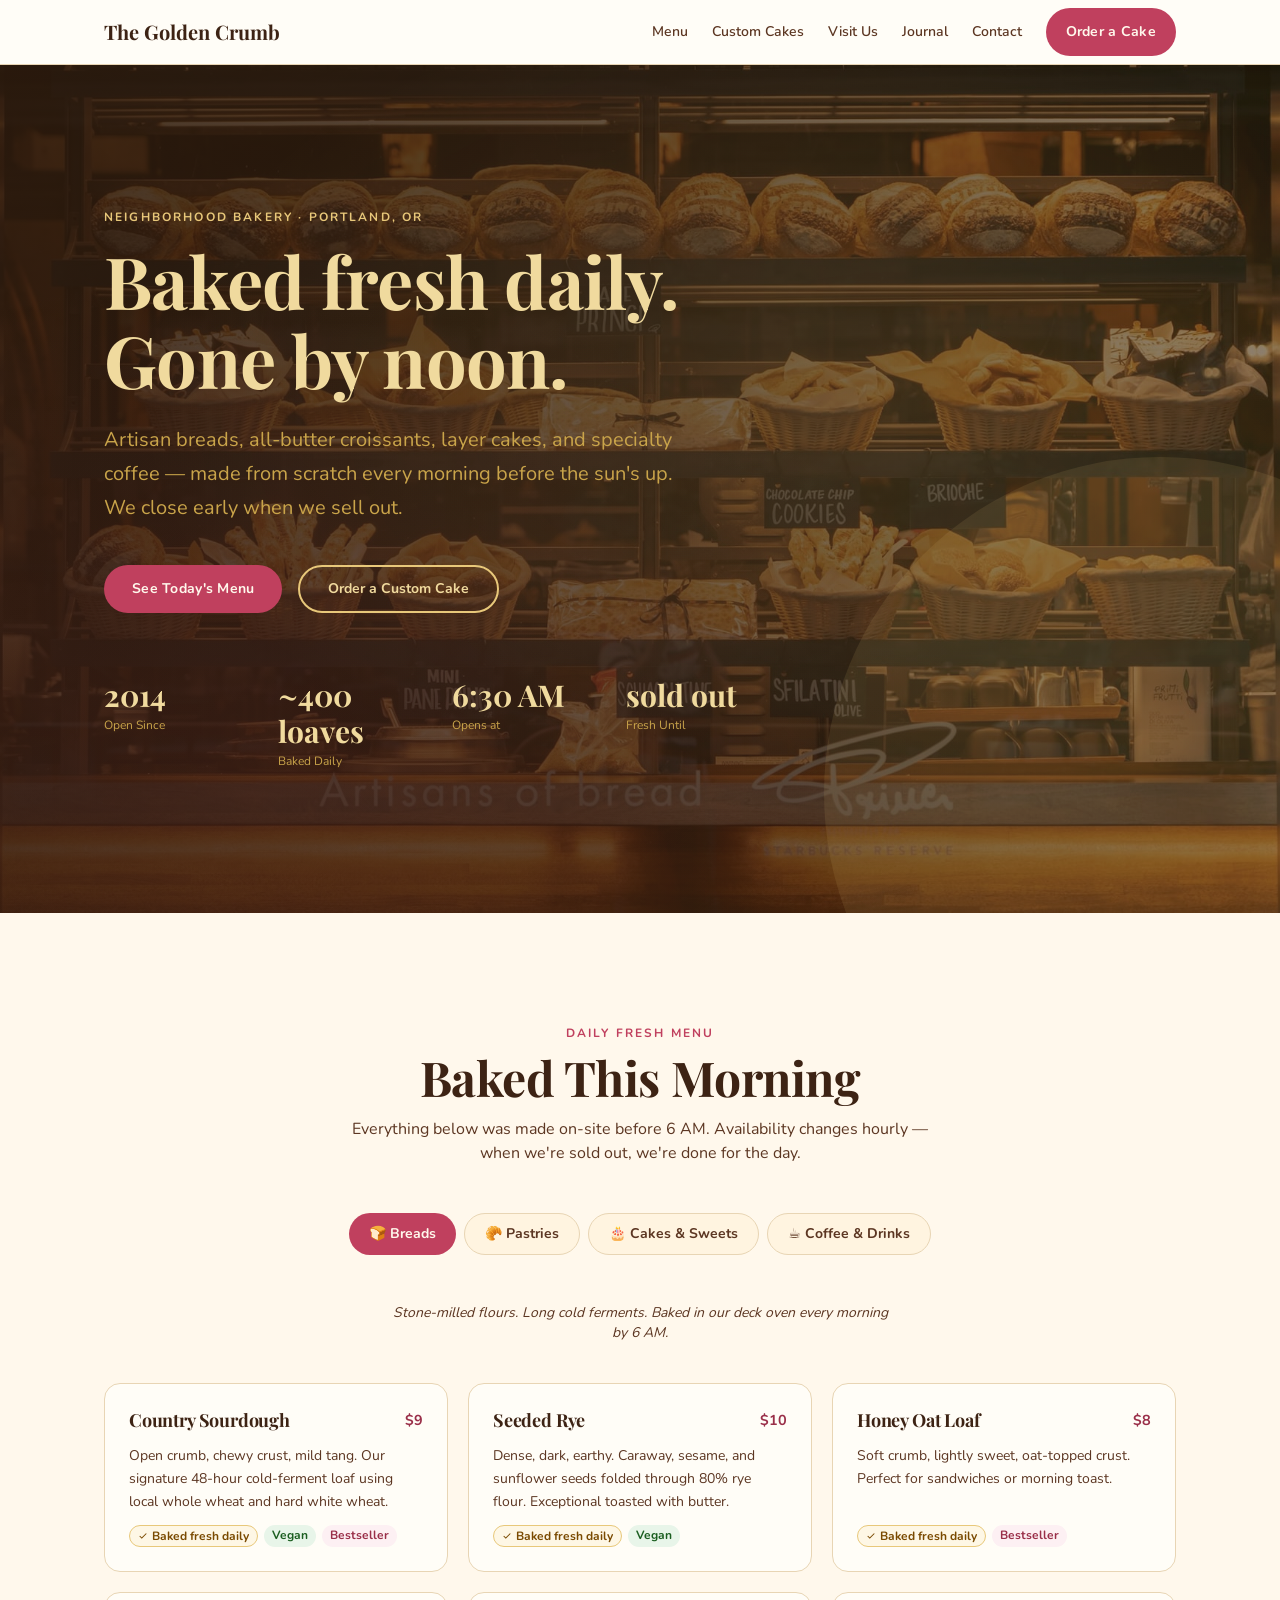
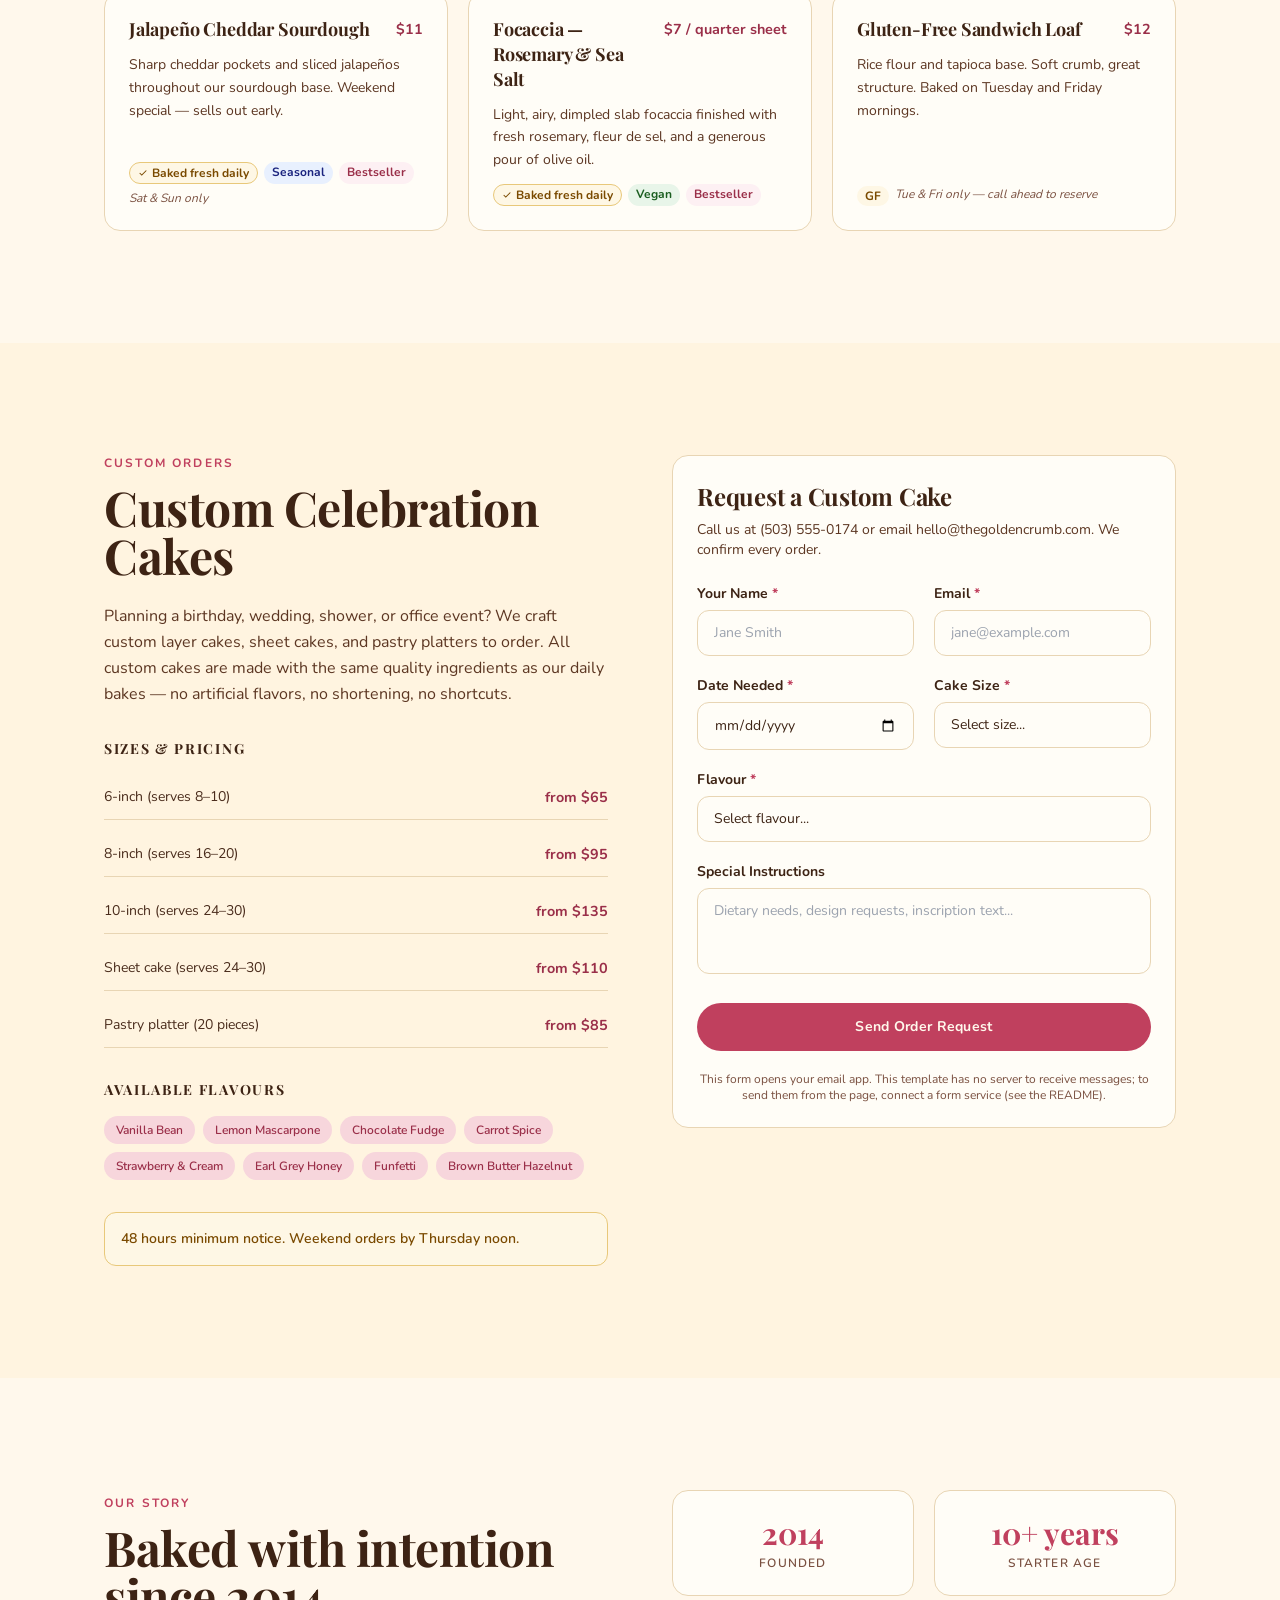
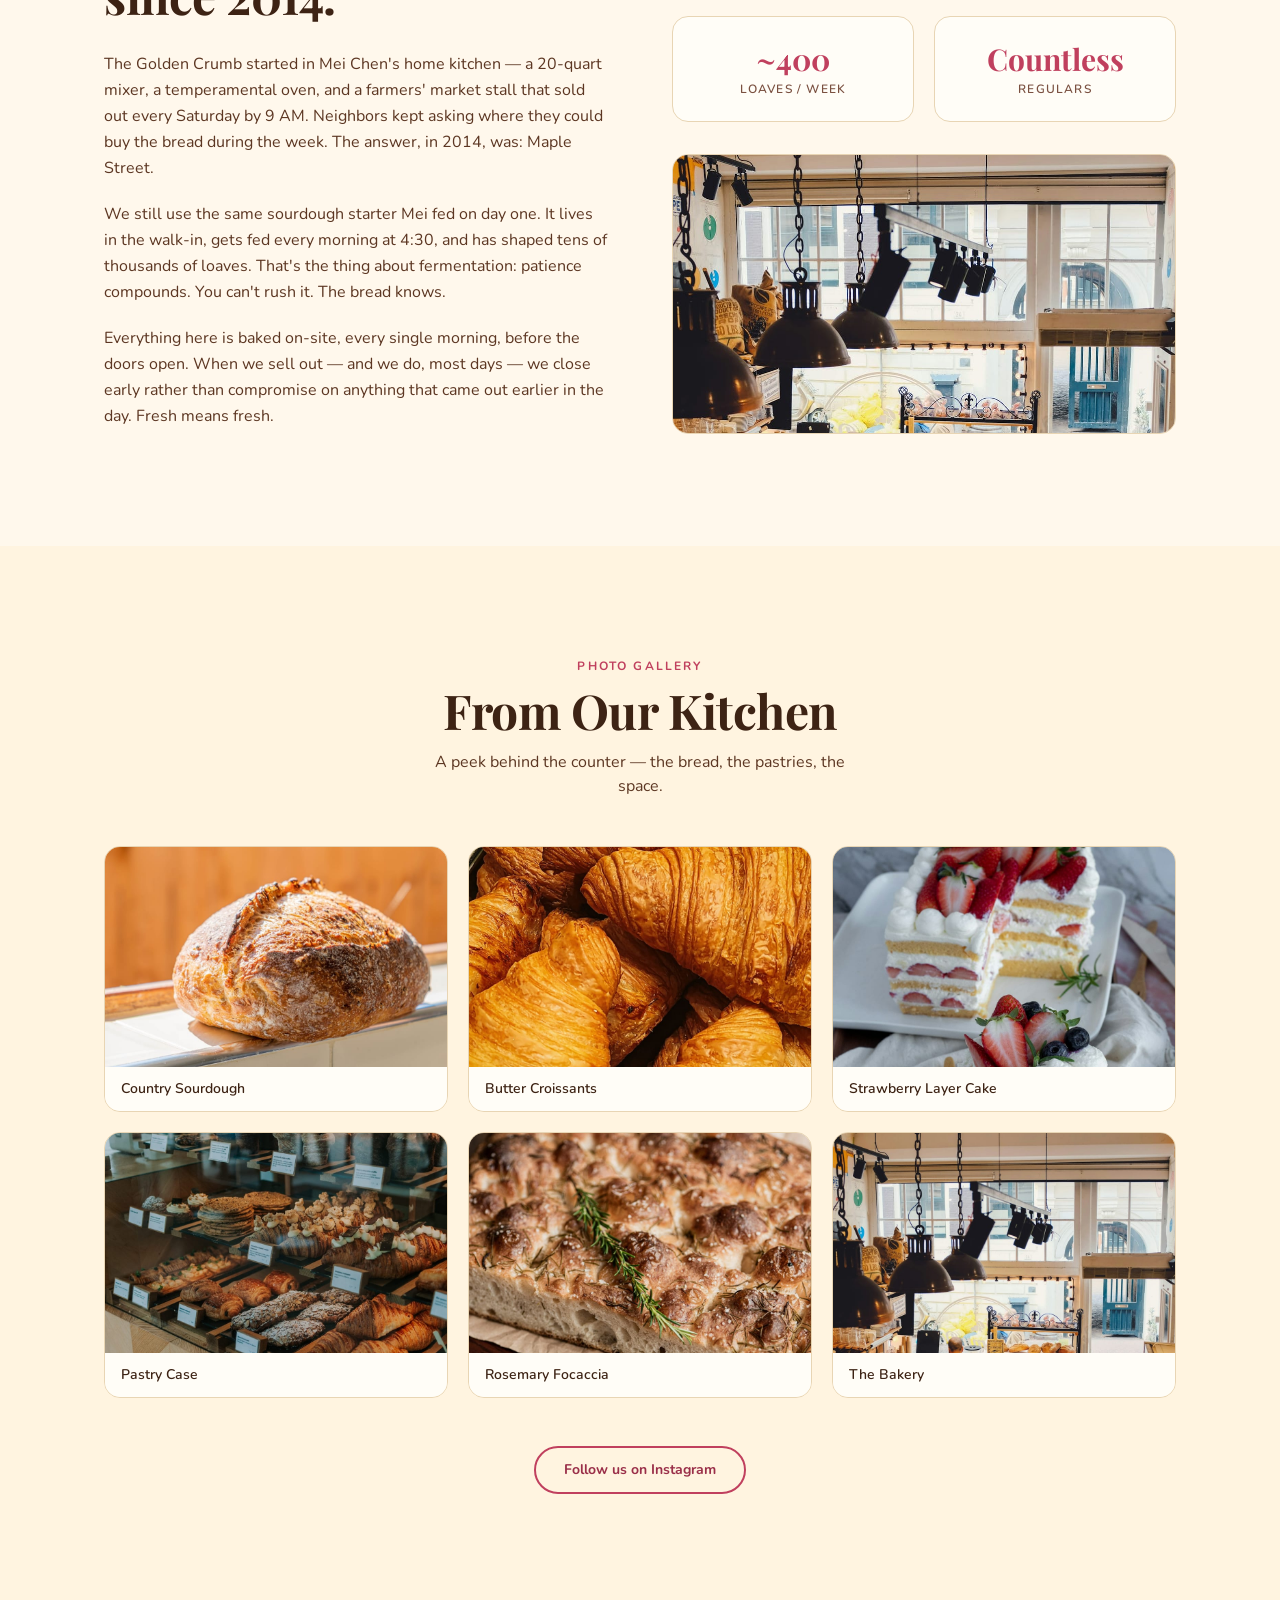
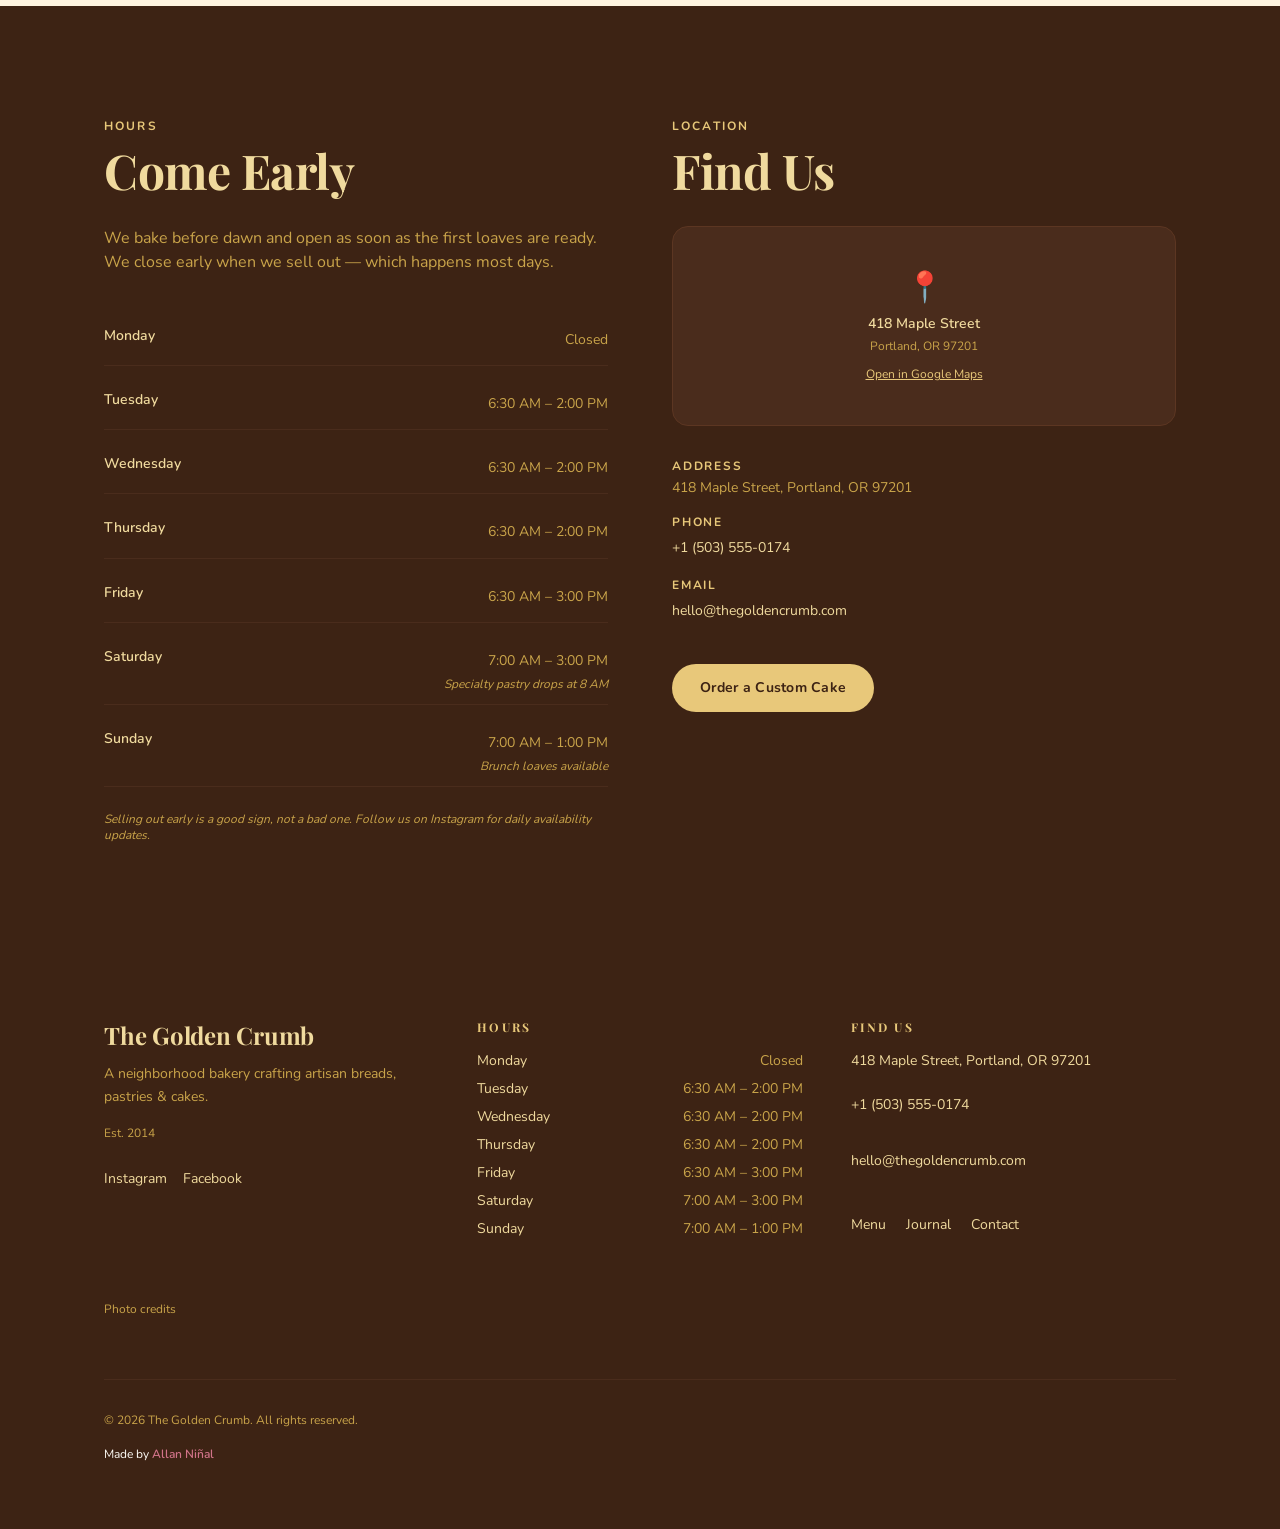
==== index.html @ 4367e808 "Golden Crumb HTML edition 1.0.0 Co-Authored-By: Claude Sonnet 5.5 <noreply@anthropic.com> Claude-Ses" ====
<!DOCTYPE html><html lang="en" class="scroll-smooth"> <head><meta charset="utf-8"><meta name="viewport" content="width=device-width, initial-scale=1, viewport-fit=cover"><meta name="theme-color" content="#FFF8EC"><title>The Golden Crumb — Artisan Bakery, Portland OR</title><meta name="description" content="A neighborhood artisan bakery in Portland, OR. Fresh sourdough, pastries, cakes and specialty coffee every morning. Celebration cakes by order."><link rel="canonical" href="https://example.com/"><meta name="robots" content="index, follow"><meta name="author" content="The Golden Crumb"><!-- Open Graph --><meta property="og:title" content="The Golden Crumb — Artisan Bakery, Portland OR"><meta property="og:description" content="A neighborhood artisan bakery in Portland, OR. Fresh sourdough, pastries, cakes and specialty coffee every morning. Celebration cakes by order."><meta property="og:url" content="https://example.com/"><meta property="og:type" content="restaurant.bakery"><meta property="og:site_name" content="The Golden Crumb"><meta property="og:locale" content="en_US"><meta property="og:image" content="https://example.com/og-image.png"><meta property="og:image:type" content="image/png"><meta property="og:image:width" content="1200"><meta property="og:image:height" content="630"><meta property="og:image:alt" content="The Golden Crumb — Artisan Bakery, Portland OR"><!-- Twitter / X --><meta name="twitter:card" content="summary_large_image"><meta name="twitter:site" content="@example"><meta name="twitter:creator" content="@example"><meta name="twitter:title" content="The Golden Crumb — Artisan Bakery, Portland OR"><meta name="twitter:description" content="A neighborhood artisan bakery in Portland, OR. Fresh sourdough, pastries, cakes and specialty coffee every morning. Celebration cakes by order."><meta name="twitter:image" content="https://example.com/og-image.png"><link rel="icon" href="./favicon.svg" type="image/svg+xml"><link rel="apple-touch-icon" href="./favicon.svg"><script type="application/ld+json">{"@context":"https://schema.org","@type":"Bakery","name":"The Golden Crumb","description":"The Golden Crumb is a neighborhood bakery where everything is baked fresh each morning — from crusty sourdough loaves and flaky croissants to layer cakes and custom celebration orders. Warm, welcoming, and worth waking up early for.","url":"https://example.com/","telephone":"+1 (503) 555-0174","email":"hello@thegoldencrumb.com","address":{"@type":"PostalAddress","streetAddress":"418 Maple Street","addressLocality":"Portland","addressRegion":"OR","postalCode":"97201","addressCountry":"US"},"servesCuisine":["Bakery","Pastry","American"],"priceRange":"$$","hasMap":"https://maps.google.com/?q=418+Maple+Street+Portland+OR","openingHoursSpecification":[{"@type":"OpeningHoursSpecification","dayOfWeek":["Tuesday","Wednesday","Thursday"],"opens":"06:30","closes":"14:00"},{"@type":"OpeningHoursSpecification","dayOfWeek":["Friday"],"opens":"06:30","closes":"15:00"},{"@type":"OpeningHoursSpecification","dayOfWeek":["Saturday"],"opens":"07:00","closes":"15:00"},{"@type":"OpeningHoursSpecification","dayOfWeek":["Sunday"],"opens":"07:00","closes":"13:00"}],"menu":"https://example.com/#menu","acceptsReservations":false,"image":"https://example.com/og-image.png","foundingDate":"2014","founder":{"@type":"Person","name":"Mei Chen"}}</script><script type="application/ld+json">{"@context":"https://schema.org","@type":"Menu","name":"The Golden Crumb Daily Menu","description":"Artisan breads, pastries, cakes, and specialty coffee — all baked fresh each morning.","hasMenuSection":[{"@type":"MenuSection","name":"Breads","description":"Stone-milled artisan loaves baked fresh daily."},{"@type":"MenuSection","name":"Pastries","description":"All-butter laminated pastry and seasonal sweets."},{"@type":"MenuSection","name":"Cakes & Sweets","description":"Daily slice cakes and custom celebration orders."},{"@type":"MenuSection","name":"Coffee & Drinks","description":"Single-origin coffee and fresh-squeezed drinks."}]}</script><script type="application/ld+json">{"@context":"https://schema.org","@type":"Person","name":"The Golden Crumb","url":"https://example.com/","sameAs":["#","#","#"]}</script><link rel="stylesheet" href="./assets/index.BdnQ73Hl.css">
<style>.menu-tab[data-astro-cid-nsr3ttcz][aria-selected=true]{background-color:var(--color-accent)!important;color:var(--color-btn-text)!important;border:none!important}.menu-tab[data-astro-cid-nsr3ttcz][aria-selected=false]{background-color:var(--color-surface-2)!important;color:var(--color-text-muted)!important}.menu-tab[data-astro-cid-nsr3ttcz][aria-selected=false]:hover{background-color:var(--color-accent-pale)!important;color:var(--color-accent-dark)!important}
</style><script type="module">const a=document.querySelectorAll(".menu-tab"),d=document.querySelectorAll("[data-panel]");a.forEach(e=>{e.addEventListener("click",()=>{const s=e.dataset.tab;a.forEach(t=>{const c=t.dataset.tab===s;t.setAttribute("aria-selected",String(c))}),d.forEach(t=>{t.dataset.panel===s?(t.classList.remove("hidden"),t.classList.add("block")):(t.classList.remove("block"),t.classList.add("hidden"))})})});
</script></head> <body class="min-h-screen flex flex-col antialiased"> <a href="#main-content" class="sr-only focus:not-sr-only focus:fixed focus:top-4 focus:left-4 focus:z-[100] btn-primary">
Skip to main content
</a> <header style="background-color: var(--color-surface); border-bottom: 1px solid var(--color-border);" class="sticky top-0 z-50" data-astro-cid-ctg3m53h> <div class="container-x" data-astro-cid-ctg3m53h> <div class="flex items-center justify-between h-16 gap-4" data-astro-cid-ctg3m53h> <!-- Logo --> <a href="./index.html" class="flex-shrink-0 group inline-flex items-center" style="min-height: 44px;" aria-label="The Golden Crumb — home" data-astro-cid-ctg3m53h> <span class="font-display text-lg sm:text-xl font-bold" style="color: var(--color-text);" data-astro-cid-ctg3m53h>
The Golden Crumb
</span> </a> <!-- Desktop nav --> <nav aria-label="Main navigation" class="hidden md:flex items-center gap-2" data-astro-cid-ctg3m53h> <a href="./menu/index.html" class="nav-link" style="min-height: 44px; display: inline-flex; align-items: center; padding: 0 0.5rem;" data-astro-cid-ctg3m53h>Menu</a><a href="./index.html#order" class="nav-link" style="min-height: 44px; display: inline-flex; align-items: center; padding: 0 0.5rem;" data-astro-cid-ctg3m53h>Custom Cakes</a><a href="./index.html#hours" class="nav-link" style="min-height: 44px; display: inline-flex; align-items: center; padding: 0 0.5rem;" data-astro-cid-ctg3m53h>Visit Us</a><a href="./journal/index.html" class="nav-link" style="min-height: 44px; display: inline-flex; align-items: center; padding: 0 0.5rem;" data-astro-cid-ctg3m53h>Journal</a><a href="./contact/index.html" class="nav-link" style="min-height: 44px; display: inline-flex; align-items: center; padding: 0 0.5rem;" data-astro-cid-ctg3m53h>Contact</a> <a href="./index.html#order" class="btn-primary text-sm px-5 ml-2" data-astro-cid-ctg3m53h>Order a Cake</a> </nav> <!-- Phone: menu and order button (no JavaScript) --> <div class="md:hidden flex items-center gap-2" data-astro-cid-ctg3m53h> <details class="mobile-menu" data-astro-cid-ctg3m53h> <summary aria-label="Menu" data-astro-cid-ctg3m53h>Menu</summary> <nav aria-label="Mobile navigation" data-astro-cid-ctg3m53h> <a href="./menu/index.html" data-astro-cid-ctg3m53h>Menu</a><a href="./index.html#order" data-astro-cid-ctg3m53h>Custom Cakes</a><a href="./index.html#hours" data-astro-cid-ctg3m53h>Visit Us</a><a href="./journal/index.html" data-astro-cid-ctg3m53h>Journal</a><a href="./contact/index.html" data-astro-cid-ctg3m53h>Contact</a> </nav> </details> <a href="./index.html#order" class="btn-primary text-sm px-4 whitespace-nowrap" style="min-height: 44px; padding-top: 0.5rem; padding-bottom: 0.5rem;" data-astro-cid-ctg3m53h>Order a Cake</a> </div> </div> </div> </header>  <main id="main-content" class="flex-1">  <section id="hero" style="background-color: var(--color-cocoa-bg);" class="relative overflow-hidden"> <!-- Real bakery photo behind an espresso-dark overlay for legibility --> <img src="./images/hero.jpg" alt="Fresh loaves filling the bakery" width="2000" height="1150" fetchpriority="high" decoding="async" style="position:absolute; inset:0; width:100%; height:100%; object-fit:cover;"> <div aria-hidden="true" style="position:absolute; inset:0; background: linear-gradient(90deg, rgba(46,26,14,0.88) 0%, rgba(46,26,14,0.78) 45%, rgba(46,26,14,0.55) 100%);"></div> <!-- Warm gradient overlay --> <div class="absolute inset-0 pointer-events-none" style="background: radial-gradient(ellipse at 70% 40%, rgba(232,200,122,0.12) 0%, transparent 60%), radial-gradient(ellipse at 20% 80%, rgba(192,64,94,0.08) 0%, transparent 50%);" aria-hidden="true"></div> <div class="container-x relative z-10 py-24 md:py-36"> <div class="max-w-2xl"> <p class="eyebrow mb-4" style="color: var(--color-wheat);">Neighborhood Bakery &middot; Portland, OR</p> <h1 id="hero-heading" class="font-display text-5xl md:text-7xl mb-6" style="color: var(--color-wheat-light); font-weight: 700; line-height: 1.1;"> Baked fresh daily. Gone by noon. </h1> <p class="text-lg md:text-xl mb-10 max-w-xl" style="color: #C9A44A; line-height: 1.7;">
Artisan breads, all-butter croissants, layer cakes, and specialty coffee — made from scratch every morning before the sun's up. We close early when we sell out.
</p> <div class="flex flex-wrap gap-4"> <a href="#menu" class="btn-primary">
See Today's Menu
</a> <a href="#order" class="btn-ghost" style="border-color: var(--color-wheat); color: var(--color-wheat-light);">
Order a Custom Cake
</a> </div> <!-- Quick stats --> <div class="mt-16 grid grid-cols-2 sm:grid-cols-4 gap-6"> <div> <p class="font-display text-2xl md:text-3xl" style="color: var(--color-wheat-light); font-weight: 700;">2014</p> <p class="text-xs mt-1" style="color: #C9A44A;">Open Since</p> </div><div> <p class="font-display text-2xl md:text-3xl" style="color: var(--color-wheat-light); font-weight: 700;">~400 loaves</p> <p class="text-xs mt-1" style="color: #C9A44A;">Baked Daily</p> </div><div> <p class="font-display text-2xl md:text-3xl" style="color: var(--color-wheat-light); font-weight: 700;">6:30 AM</p> <p class="text-xs mt-1" style="color: #C9A44A;">Opens at</p> </div><div> <p class="font-display text-2xl md:text-3xl" style="color: var(--color-wheat-light); font-weight: 700;">sold out</p> <p class="text-xs mt-1" style="color: #C9A44A;">Fresh Until</p> </div> </div> </div> </div> <!-- Decorative wheat accent shape --> <div class="absolute bottom-0 right-0 w-80 h-80 md:w-[480px] md:h-[480px] pointer-events-none" aria-hidden="true"> <svg viewBox="0 0 400 400" fill="none" xmlns="http://www.w3.org/2000/svg" class="w-full h-full opacity-10"> <circle cx="300" cy="300" r="280" fill="#E8C87A"></circle> </svg> </div> </section> <section id="menu" class="py-20 md:py-28" style="background-color: var(--color-bg);" data-astro-cid-nsr3ttcz> <div class="container-x" data-astro-cid-nsr3ttcz> <div class="text-center mb-12" data-astro-cid-nsr3ttcz> <p class="eyebrow mb-3" data-astro-cid-nsr3ttcz>Daily Fresh Menu</p> <h2 id="menu-heading" class="font-display text-4xl md:text-5xl mb-4" data-astro-cid-nsr3ttcz>
Baked This Morning
</h2> <p class="text-base max-w-xl mx-auto" style="color: var(--color-text-muted);" data-astro-cid-nsr3ttcz>
Everything below was made on-site before 6 AM. Availability changes hourly — when we're sold out, we're done for the day.
</p> </div> <!-- Tab nav --> <div role="tablist" aria-label="Menu categories" class="flex flex-wrap justify-center gap-2 mb-12" data-astro-cid-nsr3ttcz> <button role="tab" id="tab-breads" aria-controls="panel-breads" aria-selected="true" data-tab="breads" class="menu-tab text-sm font-bold px-5 py-2.5 rounded-full transition-all duration-200" style="background-color: var(--color-accent); color: var(--color-btn-text);" data-astro-cid-nsr3ttcz> <span aria-hidden="true" data-astro-cid-nsr3ttcz>🍞</span> Breads </button><button role="tab" id="tab-pastries" aria-controls="panel-pastries" aria-selected="false" data-tab="pastries" class="menu-tab text-sm font-bold px-5 py-2.5 rounded-full transition-all duration-200" style="background-color: var(--color-surface-2); color: var(--color-text-muted); border: 1px solid var(--color-border);" data-astro-cid-nsr3ttcz> <span aria-hidden="true" data-astro-cid-nsr3ttcz>🥐</span> Pastries </button><button role="tab" id="tab-cakes" aria-controls="panel-cakes" aria-selected="false" data-tab="cakes" class="menu-tab text-sm font-bold px-5 py-2.5 rounded-full transition-all duration-200" style="background-color: var(--color-surface-2); color: var(--color-text-muted); border: 1px solid var(--color-border);" data-astro-cid-nsr3ttcz> <span aria-hidden="true" data-astro-cid-nsr3ttcz>🎂</span> Cakes &amp; Sweets </button><button role="tab" id="tab-drinks" aria-controls="panel-drinks" aria-selected="false" data-tab="drinks" class="menu-tab text-sm font-bold px-5 py-2.5 rounded-full transition-all duration-200" style="background-color: var(--color-surface-2); color: var(--color-text-muted); border: 1px solid var(--color-border);" data-astro-cid-nsr3ttcz> <span aria-hidden="true" data-astro-cid-nsr3ttcz>☕</span> Coffee &amp; Drinks </button> </div> <!-- Tab panels --> <div role="tabpanel" id="panel-breads" aria-labelledby="tab-breads" data-panel="breads" class="block" data-astro-cid-nsr3ttcz> <p class="text-center text-sm italic mb-10 max-w-lg mx-auto" style="color: var(--color-text-muted);" data-astro-cid-nsr3ttcz> Stone-milled flours. Long cold ferments. Baked in our deck oven every morning by 6 AM. </p> <div class="grid grid-cols-1 sm:grid-cols-2 lg:grid-cols-3 gap-5" data-astro-cid-nsr3ttcz> <article class="card flex flex-col gap-3 " data-astro-cid-nsr3ttcz> <div class="flex items-start justify-between gap-2" data-astro-cid-nsr3ttcz> <h3 class="font-display text-lg font-bold leading-snug" style="color: var(--color-text);" data-astro-cid-nsr3ttcz> Country Sourdough  </h3> <span class="price-tag flex-shrink-0 font-sans" data-astro-cid-nsr3ttcz>$9</span> </div> <p class="text-sm leading-relaxed flex-1" style="color: var(--color-text-muted);" data-astro-cid-nsr3ttcz> Open crumb, chewy crust, mild tang. Our signature 48-hour cold-ferment loaf using local whole wheat and hard white wheat. </p> <!-- Tags row --> <div class="flex flex-wrap gap-1.5 mt-auto" data-astro-cid-nsr3ttcz> <span class="fresh-badge" data-astro-cid-nsr3ttcz> <svg xmlns="http://www.w3.org/2000/svg" width="10" height="10" viewBox="0 0 24 24" fill="none" stroke="currentColor" stroke-width="2.5" aria-hidden="true" data-astro-cid-nsr3ttcz><polyline points="20 6 9 17 4 12" data-astro-cid-nsr3ttcz></polyline></svg>
Baked fresh daily
</span> <span class="text-xs font-bold px-2 py-0.5 rounded-full" style="background-color: var(--color-tag-vegan-bg); color: var(--color-tag-vegan-text);" data-astro-cid-nsr3ttcz> Vegan </span> <span class="text-xs font-bold px-2 py-0.5 rounded-full" style="background-color: var(--color-tag-bestseller-bg); color: var(--color-tag-bestseller-text);" data-astro-cid-nsr3ttcz>
Bestseller
</span>  </div> </article><article class="card flex flex-col gap-3 " data-astro-cid-nsr3ttcz> <div class="flex items-start justify-between gap-2" data-astro-cid-nsr3ttcz> <h3 class="font-display text-lg font-bold leading-snug" style="color: var(--color-text);" data-astro-cid-nsr3ttcz> Seeded Rye  </h3> <span class="price-tag flex-shrink-0 font-sans" data-astro-cid-nsr3ttcz>$10</span> </div> <p class="text-sm leading-relaxed flex-1" style="color: var(--color-text-muted);" data-astro-cid-nsr3ttcz> Dense, dark, earthy. Caraway, sesame, and sunflower seeds folded through 80% rye flour. Exceptional toasted with butter. </p> <!-- Tags row --> <div class="flex flex-wrap gap-1.5 mt-auto" data-astro-cid-nsr3ttcz> <span class="fresh-badge" data-astro-cid-nsr3ttcz> <svg xmlns="http://www.w3.org/2000/svg" width="10" height="10" viewBox="0 0 24 24" fill="none" stroke="currentColor" stroke-width="2.5" aria-hidden="true" data-astro-cid-nsr3ttcz><polyline points="20 6 9 17 4 12" data-astro-cid-nsr3ttcz></polyline></svg>
Baked fresh daily
</span> <span class="text-xs font-bold px-2 py-0.5 rounded-full" style="background-color: var(--color-tag-vegan-bg); color: var(--color-tag-vegan-text);" data-astro-cid-nsr3ttcz> Vegan </span>   </div> </article><article class="card flex flex-col gap-3 " data-astro-cid-nsr3ttcz> <div class="flex items-start justify-between gap-2" data-astro-cid-nsr3ttcz> <h3 class="font-display text-lg font-bold leading-snug" style="color: var(--color-text);" data-astro-cid-nsr3ttcz> Honey Oat Loaf  </h3> <span class="price-tag flex-shrink-0 font-sans" data-astro-cid-nsr3ttcz>$8</span> </div> <p class="text-sm leading-relaxed flex-1" style="color: var(--color-text-muted);" data-astro-cid-nsr3ttcz> Soft crumb, lightly sweet, oat-topped crust. Perfect for sandwiches or morning toast. </p> <!-- Tags row --> <div class="flex flex-wrap gap-1.5 mt-auto" data-astro-cid-nsr3ttcz> <span class="fresh-badge" data-astro-cid-nsr3ttcz> <svg xmlns="http://www.w3.org/2000/svg" width="10" height="10" viewBox="0 0 24 24" fill="none" stroke="currentColor" stroke-width="2.5" aria-hidden="true" data-astro-cid-nsr3ttcz><polyline points="20 6 9 17 4 12" data-astro-cid-nsr3ttcz></polyline></svg>
Baked fresh daily
</span>  <span class="text-xs font-bold px-2 py-0.5 rounded-full" style="background-color: var(--color-tag-bestseller-bg); color: var(--color-tag-bestseller-text);" data-astro-cid-nsr3ttcz>
Bestseller
</span>  </div> </article><article class="card flex flex-col gap-3 " data-astro-cid-nsr3ttcz> <div class="flex items-start justify-between gap-2" data-astro-cid-nsr3ttcz> <h3 class="font-display text-lg font-bold leading-snug" style="color: var(--color-text);" data-astro-cid-nsr3ttcz> Jalapeño Cheddar Sourdough  </h3> <span class="price-tag flex-shrink-0 font-sans" data-astro-cid-nsr3ttcz>$11</span> </div> <p class="text-sm leading-relaxed flex-1" style="color: var(--color-text-muted);" data-astro-cid-nsr3ttcz> Sharp cheddar pockets and sliced jalapeños throughout our sourdough base. Weekend special — sells out early. </p> <!-- Tags row --> <div class="flex flex-wrap gap-1.5 mt-auto" data-astro-cid-nsr3ttcz> <span class="fresh-badge" data-astro-cid-nsr3ttcz> <svg xmlns="http://www.w3.org/2000/svg" width="10" height="10" viewBox="0 0 24 24" fill="none" stroke="currentColor" stroke-width="2.5" aria-hidden="true" data-astro-cid-nsr3ttcz><polyline points="20 6 9 17 4 12" data-astro-cid-nsr3ttcz></polyline></svg>
Baked fresh daily
</span> <span class="text-xs font-bold px-2 py-0.5 rounded-full" style="background-color: var(--color-tag-seasonal-bg); color: var(--color-tag-seasonal-text);" data-astro-cid-nsr3ttcz> Seasonal </span> <span class="text-xs font-bold px-2 py-0.5 rounded-full" style="background-color: var(--color-tag-bestseller-bg); color: var(--color-tag-bestseller-text);" data-astro-cid-nsr3ttcz>
Bestseller
</span> <span class="text-xs italic" style="color: var(--color-text-subtle);" data-astro-cid-nsr3ttcz>Sat &amp; Sun only</span> </div> </article><article class="card flex flex-col gap-3 " data-astro-cid-nsr3ttcz> <div class="flex items-start justify-between gap-2" data-astro-cid-nsr3ttcz> <h3 class="font-display text-lg font-bold leading-snug" style="color: var(--color-text);" data-astro-cid-nsr3ttcz> Focaccia — Rosemary &amp; Sea Salt  </h3> <span class="price-tag flex-shrink-0 font-sans" data-astro-cid-nsr3ttcz>$7 / quarter sheet</span> </div> <p class="text-sm leading-relaxed flex-1" style="color: var(--color-text-muted);" data-astro-cid-nsr3ttcz> Light, airy, dimpled slab focaccia finished with fresh rosemary, fleur de sel, and a generous pour of olive oil. </p> <!-- Tags row --> <div class="flex flex-wrap gap-1.5 mt-auto" data-astro-cid-nsr3ttcz> <span class="fresh-badge" data-astro-cid-nsr3ttcz> <svg xmlns="http://www.w3.org/2000/svg" width="10" height="10" viewBox="0 0 24 24" fill="none" stroke="currentColor" stroke-width="2.5" aria-hidden="true" data-astro-cid-nsr3ttcz><polyline points="20 6 9 17 4 12" data-astro-cid-nsr3ttcz></polyline></svg>
Baked fresh daily
</span> <span class="text-xs font-bold px-2 py-0.5 rounded-full" style="background-color: var(--color-tag-vegan-bg); color: var(--color-tag-vegan-text);" data-astro-cid-nsr3ttcz> Vegan </span> <span class="text-xs font-bold px-2 py-0.5 rounded-full" style="background-color: var(--color-tag-bestseller-bg); color: var(--color-tag-bestseller-text);" data-astro-cid-nsr3ttcz>
Bestseller
</span>  </div> </article><article class="card flex flex-col gap-3 " data-astro-cid-nsr3ttcz> <div class="flex items-start justify-between gap-2" data-astro-cid-nsr3ttcz> <h3 class="font-display text-lg font-bold leading-snug" style="color: var(--color-text);" data-astro-cid-nsr3ttcz> Gluten-Free Sandwich Loaf  </h3> <span class="price-tag flex-shrink-0 font-sans" data-astro-cid-nsr3ttcz>$12</span> </div> <p class="text-sm leading-relaxed flex-1" style="color: var(--color-text-muted);" data-astro-cid-nsr3ttcz> Rice flour and tapioca base. Soft crumb, great structure. Baked on Tuesday and Friday mornings. </p> <!-- Tags row --> <div class="flex flex-wrap gap-1.5 mt-auto" data-astro-cid-nsr3ttcz>  <span class="text-xs font-bold px-2 py-0.5 rounded-full" style="background-color: var(--color-tag-gf-bg); color: var(--color-tag-gf-text);" data-astro-cid-nsr3ttcz> GF </span>  <span class="text-xs italic" style="color: var(--color-text-subtle);" data-astro-cid-nsr3ttcz>Tue &amp; Fri only — call ahead to reserve</span> </div> </article> </div> </div><div role="tabpanel" id="panel-pastries" aria-labelledby="tab-pastries" data-panel="pastries" class="hidden" data-astro-cid-nsr3ttcz> <p class="text-center text-sm italic mb-10 max-w-lg mx-auto" style="color: var(--color-text-muted);" data-astro-cid-nsr3ttcz> All-butter laminated pastry. Hand-shaped. Nothing from a box, ever. </p> <div class="grid grid-cols-1 sm:grid-cols-2 lg:grid-cols-3 gap-5" data-astro-cid-nsr3ttcz> <article class="card flex flex-col gap-3 " data-astro-cid-nsr3ttcz> <div class="flex items-start justify-between gap-2" data-astro-cid-nsr3ttcz> <h3 class="font-display text-lg font-bold leading-snug" style="color: var(--color-text);" data-astro-cid-nsr3ttcz> Butter Croissant  </h3> <span class="price-tag flex-shrink-0 font-sans" data-astro-cid-nsr3ttcz>$4.50</span> </div> <p class="text-sm leading-relaxed flex-1" style="color: var(--color-text-muted);" data-astro-cid-nsr3ttcz> Classic French laminate — 27 layers, three-day process, shatteringly flaky. Served warm from the oven. </p> <!-- Tags row --> <div class="flex flex-wrap gap-1.5 mt-auto" data-astro-cid-nsr3ttcz> <span class="fresh-badge" data-astro-cid-nsr3ttcz> <svg xmlns="http://www.w3.org/2000/svg" width="10" height="10" viewBox="0 0 24 24" fill="none" stroke="currentColor" stroke-width="2.5" aria-hidden="true" data-astro-cid-nsr3ttcz><polyline points="20 6 9 17 4 12" data-astro-cid-nsr3ttcz></polyline></svg>
Baked fresh daily
</span>  <span class="text-xs font-bold px-2 py-0.5 rounded-full" style="background-color: var(--color-tag-bestseller-bg); color: var(--color-tag-bestseller-text);" data-astro-cid-nsr3ttcz>
Bestseller
</span>  </div> </article><article class="card flex flex-col gap-3 " data-astro-cid-nsr3ttcz> <div class="flex items-start justify-between gap-2" data-astro-cid-nsr3ttcz> <h3 class="font-display text-lg font-bold leading-snug" style="color: var(--color-text);" data-astro-cid-nsr3ttcz> Almond Croissant  </h3> <span class="price-tag flex-shrink-0 font-sans" data-astro-cid-nsr3ttcz>$5</span> </div> <p class="text-sm leading-relaxed flex-1" style="color: var(--color-text-muted);" data-astro-cid-nsr3ttcz> Yesterday&#39;s croissants syrup-soaked, filled with almond frangipane, and finished with toasted sliced almonds. </p> <!-- Tags row --> <div class="flex flex-wrap gap-1.5 mt-auto" data-astro-cid-nsr3ttcz> <span class="fresh-badge" data-astro-cid-nsr3ttcz> <svg xmlns="http://www.w3.org/2000/svg" width="10" height="10" viewBox="0 0 24 24" fill="none" stroke="currentColor" stroke-width="2.5" aria-hidden="true" data-astro-cid-nsr3ttcz><polyline points="20 6 9 17 4 12" data-astro-cid-nsr3ttcz></polyline></svg>
Baked fresh daily
</span>  <span class="text-xs font-bold px-2 py-0.5 rounded-full" style="background-color: var(--color-tag-bestseller-bg); color: var(--color-tag-bestseller-text);" data-astro-cid-nsr3ttcz>
Bestseller
</span>  </div> </article><article class="card flex flex-col gap-3 " data-astro-cid-nsr3ttcz> <div class="flex items-start justify-between gap-2" data-astro-cid-nsr3ttcz> <h3 class="font-display text-lg font-bold leading-snug" style="color: var(--color-text);" data-astro-cid-nsr3ttcz> Pain au Chocolat  </h3> <span class="price-tag flex-shrink-0 font-sans" data-astro-cid-nsr3ttcz>$4.75</span> </div> <p class="text-sm leading-relaxed flex-1" style="color: var(--color-text-muted);" data-astro-cid-nsr3ttcz> Two batons of 64% dark chocolate enclosed in buttery laminated dough. </p> <!-- Tags row --> <div class="flex flex-wrap gap-1.5 mt-auto" data-astro-cid-nsr3ttcz> <span class="fresh-badge" data-astro-cid-nsr3ttcz> <svg xmlns="http://www.w3.org/2000/svg" width="10" height="10" viewBox="0 0 24 24" fill="none" stroke="currentColor" stroke-width="2.5" aria-hidden="true" data-astro-cid-nsr3ttcz><polyline points="20 6 9 17 4 12" data-astro-cid-nsr3ttcz></polyline></svg>
Baked fresh daily
</span>  <span class="text-xs font-bold px-2 py-0.5 rounded-full" style="background-color: var(--color-tag-bestseller-bg); color: var(--color-tag-bestseller-text);" data-astro-cid-nsr3ttcz>
Bestseller
</span>  </div> </article><article class="card flex flex-col gap-3 " data-astro-cid-nsr3ttcz> <div class="flex items-start justify-between gap-2" data-astro-cid-nsr3ttcz> <h3 class="font-display text-lg font-bold leading-snug" style="color: var(--color-text);" data-astro-cid-nsr3ttcz> Morning Bun  </h3> <span class="price-tag flex-shrink-0 font-sans" data-astro-cid-nsr3ttcz>$4.50</span> </div> <p class="text-sm leading-relaxed flex-1" style="color: var(--color-text-muted);" data-astro-cid-nsr3ttcz> Laminated dough rolled in cinnamon-orange sugar, coiled, and baked in muffin tins. Crisp edge, pillowy center. </p> <!-- Tags row --> <div class="flex flex-wrap gap-1.5 mt-auto" data-astro-cid-nsr3ttcz> <span class="fresh-badge" data-astro-cid-nsr3ttcz> <svg xmlns="http://www.w3.org/2000/svg" width="10" height="10" viewBox="0 0 24 24" fill="none" stroke="currentColor" stroke-width="2.5" aria-hidden="true" data-astro-cid-nsr3ttcz><polyline points="20 6 9 17 4 12" data-astro-cid-nsr3ttcz></polyline></svg>
Baked fresh daily
</span> <span class="text-xs font-bold px-2 py-0.5 rounded-full" style="background-color: var(--color-tag-seasonal-bg); color: var(--color-tag-seasonal-text);" data-astro-cid-nsr3ttcz> Seasonal </span>   </div> </article><article class="card flex flex-col gap-3 " data-astro-cid-nsr3ttcz> <div class="flex items-start justify-between gap-2" data-astro-cid-nsr3ttcz> <h3 class="font-display text-lg font-bold leading-snug" style="color: var(--color-text);" data-astro-cid-nsr3ttcz> Seasonal Danish  </h3> <span class="price-tag flex-shrink-0 font-sans" data-astro-cid-nsr3ttcz>$5.25</span> </div> <p class="text-sm leading-relaxed flex-1" style="color: var(--color-text-muted);" data-astro-cid-nsr3ttcz> Cream cheese or pastry-cream base with rotating seasonal fruit. Ask at the counter for today&#39;s flavour. </p> <!-- Tags row --> <div class="flex flex-wrap gap-1.5 mt-auto" data-astro-cid-nsr3ttcz> <span class="fresh-badge" data-astro-cid-nsr3ttcz> <svg xmlns="http://www.w3.org/2000/svg" width="10" height="10" viewBox="0 0 24 24" fill="none" stroke="currentColor" stroke-width="2.5" aria-hidden="true" data-astro-cid-nsr3ttcz><polyline points="20 6 9 17 4 12" data-astro-cid-nsr3ttcz></polyline></svg>
Baked fresh daily
</span> <span class="text-xs font-bold px-2 py-0.5 rounded-full" style="background-color: var(--color-tag-seasonal-bg); color: var(--color-tag-seasonal-text);" data-astro-cid-nsr3ttcz> Seasonal </span>   </div> </article><article class="card flex flex-col gap-3 sold-out" data-astro-cid-nsr3ttcz> <div class="flex items-start justify-between gap-2" data-astro-cid-nsr3ttcz> <h3 class="font-display text-lg font-bold leading-snug" style="color: var(--color-text);" data-astro-cid-nsr3ttcz> Kouign-Amann <span class="ml-2 text-xs font-sans font-bold px-2 py-0.5 rounded" style="background-color: var(--color-tag-soldout-bg); color: var(--color-tag-soldout-text);" data-astro-cid-nsr3ttcz>
Sold Out
</span> </h3> <span class="price-tag flex-shrink-0 font-sans" data-astro-cid-nsr3ttcz>$5.50</span> </div> <p class="text-sm leading-relaxed flex-1" style="color: var(--color-text-muted);" data-astro-cid-nsr3ttcz> Caramelised Breton pastry — buttery, crisp, with a candied sugar crust. Made in limited quantities on weekends. </p> <!-- Tags row --> <div class="flex flex-wrap gap-1.5 mt-auto" data-astro-cid-nsr3ttcz>    <span class="text-xs italic" style="color: var(--color-text-subtle);" data-astro-cid-nsr3ttcz>Weekend only — limited 12 per day</span> </div> </article> </div> </div><div role="tabpanel" id="panel-cakes" aria-labelledby="tab-cakes" data-panel="cakes" class="hidden" data-astro-cid-nsr3ttcz> <p class="text-center text-sm italic mb-10 max-w-lg mx-auto" style="color: var(--color-text-muted);" data-astro-cid-nsr3ttcz> From daily slices to full celebration cakes. Custom orders welcome with 48-hour notice. </p> <div class="grid grid-cols-1 sm:grid-cols-2 lg:grid-cols-3 gap-5" data-astro-cid-nsr3ttcz> <article class="card flex flex-col gap-3 " data-astro-cid-nsr3ttcz> <div class="flex items-start justify-between gap-2" data-astro-cid-nsr3ttcz> <h3 class="font-display text-lg font-bold leading-snug" style="color: var(--color-text);" data-astro-cid-nsr3ttcz> Strawberry Layer Cake (slice)  </h3> <span class="price-tag flex-shrink-0 font-sans" data-astro-cid-nsr3ttcz>$7 / slice</span> </div> <p class="text-sm leading-relaxed flex-1" style="color: var(--color-text-muted);" data-astro-cid-nsr3ttcz> Vanilla chiffon layers, strawberry compote, mascarpone whipped cream, fresh strawberries. Our most requested cake. </p> <!-- Tags row --> <div class="flex flex-wrap gap-1.5 mt-auto" data-astro-cid-nsr3ttcz> <span class="fresh-badge" data-astro-cid-nsr3ttcz> <svg xmlns="http://www.w3.org/2000/svg" width="10" height="10" viewBox="0 0 24 24" fill="none" stroke="currentColor" stroke-width="2.5" aria-hidden="true" data-astro-cid-nsr3ttcz><polyline points="20 6 9 17 4 12" data-astro-cid-nsr3ttcz></polyline></svg>
Baked fresh daily
</span>  <span class="text-xs font-bold px-2 py-0.5 rounded-full" style="background-color: var(--color-tag-bestseller-bg); color: var(--color-tag-bestseller-text);" data-astro-cid-nsr3ttcz>
Bestseller
</span>  </div> </article><article class="card flex flex-col gap-3 " data-astro-cid-nsr3ttcz> <div class="flex items-start justify-between gap-2" data-astro-cid-nsr3ttcz> <h3 class="font-display text-lg font-bold leading-snug" style="color: var(--color-text);" data-astro-cid-nsr3ttcz> Lemon Olive Oil Cake (slice)  </h3> <span class="price-tag flex-shrink-0 font-sans" data-astro-cid-nsr3ttcz>$6 / slice</span> </div> <p class="text-sm leading-relaxed flex-1" style="color: var(--color-text-muted);" data-astro-cid-nsr3ttcz> Moist, not-too-sweet, bright with Meyer lemon zest. Dusted with powdered sugar. Accidentally vegan. </p> <!-- Tags row --> <div class="flex flex-wrap gap-1.5 mt-auto" data-astro-cid-nsr3ttcz> <span class="fresh-badge" data-astro-cid-nsr3ttcz> <svg xmlns="http://www.w3.org/2000/svg" width="10" height="10" viewBox="0 0 24 24" fill="none" stroke="currentColor" stroke-width="2.5" aria-hidden="true" data-astro-cid-nsr3ttcz><polyline points="20 6 9 17 4 12" data-astro-cid-nsr3ttcz></polyline></svg>
Baked fresh daily
</span> <span class="text-xs font-bold px-2 py-0.5 rounded-full" style="background-color: var(--color-tag-vegan-bg); color: var(--color-tag-vegan-text);" data-astro-cid-nsr3ttcz> Vegan </span>   </div> </article><article class="card flex flex-col gap-3 " data-astro-cid-nsr3ttcz> <div class="flex items-start justify-between gap-2" data-astro-cid-nsr3ttcz> <h3 class="font-display text-lg font-bold leading-snug" style="color: var(--color-text);" data-astro-cid-nsr3ttcz> Brown Butter Blondie  </h3> <span class="price-tag flex-shrink-0 font-sans" data-astro-cid-nsr3ttcz>$3.50</span> </div> <p class="text-sm leading-relaxed flex-1" style="color: var(--color-text-muted);" data-astro-cid-nsr3ttcz> Chewy, fudgy centre, crisp top, toasted walnuts and dark chocolate chips throughout. </p> <!-- Tags row --> <div class="flex flex-wrap gap-1.5 mt-auto" data-astro-cid-nsr3ttcz> <span class="fresh-badge" data-astro-cid-nsr3ttcz> <svg xmlns="http://www.w3.org/2000/svg" width="10" height="10" viewBox="0 0 24 24" fill="none" stroke="currentColor" stroke-width="2.5" aria-hidden="true" data-astro-cid-nsr3ttcz><polyline points="20 6 9 17 4 12" data-astro-cid-nsr3ttcz></polyline></svg>
Baked fresh daily
</span>  <span class="text-xs font-bold px-2 py-0.5 rounded-full" style="background-color: var(--color-tag-bestseller-bg); color: var(--color-tag-bestseller-text);" data-astro-cid-nsr3ttcz>
Bestseller
</span>  </div> </article><article class="card flex flex-col gap-3 " data-astro-cid-nsr3ttcz> <div class="flex items-start justify-between gap-2" data-astro-cid-nsr3ttcz> <h3 class="font-display text-lg font-bold leading-snug" style="color: var(--color-text);" data-astro-cid-nsr3ttcz> Cardamom Snickerdoodle  </h3> <span class="price-tag flex-shrink-0 font-sans" data-astro-cid-nsr3ttcz>$2.75</span> </div> <p class="text-sm leading-relaxed flex-1" style="color: var(--color-text-muted);" data-astro-cid-nsr3ttcz> Soft, pillowy, rolled in cinnamon-cardamom sugar. A hint of Scandinavian warmth. </p> <!-- Tags row --> <div class="flex flex-wrap gap-1.5 mt-auto" data-astro-cid-nsr3ttcz> <span class="fresh-badge" data-astro-cid-nsr3ttcz> <svg xmlns="http://www.w3.org/2000/svg" width="10" height="10" viewBox="0 0 24 24" fill="none" stroke="currentColor" stroke-width="2.5" aria-hidden="true" data-astro-cid-nsr3ttcz><polyline points="20 6 9 17 4 12" data-astro-cid-nsr3ttcz></polyline></svg>
Baked fresh daily
</span>  <span class="text-xs font-bold px-2 py-0.5 rounded-full" style="background-color: var(--color-tag-bestseller-bg); color: var(--color-tag-bestseller-text);" data-astro-cid-nsr3ttcz>
Bestseller
</span>  </div> </article><article class="card flex flex-col gap-3 " data-astro-cid-nsr3ttcz> <div class="flex items-start justify-between gap-2" data-astro-cid-nsr3ttcz> <h3 class="font-display text-lg font-bold leading-snug" style="color: var(--color-text);" data-astro-cid-nsr3ttcz> Seasonal Tart  </h3> <span class="price-tag flex-shrink-0 font-sans" data-astro-cid-nsr3ttcz>$7.50</span> </div> <p class="text-sm leading-relaxed flex-1" style="color: var(--color-text-muted);" data-astro-cid-nsr3ttcz> Buttery pâte sucrée shell with pastry cream and rotating seasonal topping. Ask the counter for today&#39;s. </p> <!-- Tags row --> <div class="flex flex-wrap gap-1.5 mt-auto" data-astro-cid-nsr3ttcz> <span class="fresh-badge" data-astro-cid-nsr3ttcz> <svg xmlns="http://www.w3.org/2000/svg" width="10" height="10" viewBox="0 0 24 24" fill="none" stroke="currentColor" stroke-width="2.5" aria-hidden="true" data-astro-cid-nsr3ttcz><polyline points="20 6 9 17 4 12" data-astro-cid-nsr3ttcz></polyline></svg>
Baked fresh daily
</span> <span class="text-xs font-bold px-2 py-0.5 rounded-full" style="background-color: var(--color-tag-seasonal-bg); color: var(--color-tag-seasonal-text);" data-astro-cid-nsr3ttcz> Seasonal </span>   </div> </article><article class="card flex flex-col gap-3 " data-astro-cid-nsr3ttcz> <div class="flex items-start justify-between gap-2" data-astro-cid-nsr3ttcz> <h3 class="font-display text-lg font-bold leading-snug" style="color: var(--color-text);" data-astro-cid-nsr3ttcz> Custom Celebration Cake  </h3> <span class="price-tag flex-shrink-0 font-sans" data-astro-cid-nsr3ttcz>from $65</span> </div> <p class="text-sm leading-relaxed flex-1" style="color: var(--color-text-muted);" data-astro-cid-nsr3ttcz> Whole cakes for birthdays, weddings, and events. Choose your flavour, size, and design. 48-hour notice required. </p> <!-- Tags row --> <div class="flex flex-wrap gap-1.5 mt-auto" data-astro-cid-nsr3ttcz>    <span class="text-xs italic" style="color: var(--color-text-subtle);" data-astro-cid-nsr3ttcz>Order via form or call us</span> </div> </article> </div> </div><div role="tabpanel" id="panel-drinks" aria-labelledby="tab-drinks" data-panel="drinks" class="hidden" data-astro-cid-nsr3ttcz> <p class="text-center text-sm italic mb-10 max-w-lg mx-auto" style="color: var(--color-text-muted);" data-astro-cid-nsr3ttcz> Single-origin drip and espresso. Simple drinks done right. </p> <div class="grid grid-cols-1 sm:grid-cols-2 lg:grid-cols-3 gap-5" data-astro-cid-nsr3ttcz> <article class="card flex flex-col gap-3 " data-astro-cid-nsr3ttcz> <div class="flex items-start justify-between gap-2" data-astro-cid-nsr3ttcz> <h3 class="font-display text-lg font-bold leading-snug" style="color: var(--color-text);" data-astro-cid-nsr3ttcz> Drip Coffee  </h3> <span class="price-tag flex-shrink-0 font-sans" data-astro-cid-nsr3ttcz>$3 / $3.75</span> </div> <p class="text-sm leading-relaxed flex-1" style="color: var(--color-text-muted);" data-astro-cid-nsr3ttcz> Single-origin, house-roasted blend. Changed daily. We keep it strong and honest. </p> <!-- Tags row --> <div class="flex flex-wrap gap-1.5 mt-auto" data-astro-cid-nsr3ttcz>  <span class="text-xs font-bold px-2 py-0.5 rounded-full" style="background-color: var(--color-tag-vegan-bg); color: var(--color-tag-vegan-text);" data-astro-cid-nsr3ttcz> Vegan </span> <span class="text-xs font-bold px-2 py-0.5 rounded-full" style="background-color: var(--color-tag-bestseller-bg); color: var(--color-tag-bestseller-text);" data-astro-cid-nsr3ttcz>
Bestseller
</span> <span class="text-xs italic" style="color: var(--color-text-subtle);" data-astro-cid-nsr3ttcz>12 oz / 16 oz</span> </div> </article><article class="card flex flex-col gap-3 " data-astro-cid-nsr3ttcz> <div class="flex items-start justify-between gap-2" data-astro-cid-nsr3ttcz> <h3 class="font-display text-lg font-bold leading-snug" style="color: var(--color-text);" data-astro-cid-nsr3ttcz> Espresso  </h3> <span class="price-tag flex-shrink-0 font-sans" data-astro-cid-nsr3ttcz>$3.50</span> </div> <p class="text-sm leading-relaxed flex-1" style="color: var(--color-text-muted);" data-astro-cid-nsr3ttcz> Double shot of our house espresso blend. Bright acidity, stone fruit finish. </p> <!-- Tags row --> <div class="flex flex-wrap gap-1.5 mt-auto" data-astro-cid-nsr3ttcz>  <span class="text-xs font-bold px-2 py-0.5 rounded-full" style="background-color: var(--color-tag-vegan-bg); color: var(--color-tag-vegan-text);" data-astro-cid-nsr3ttcz> Vegan </span>   </div> </article><article class="card flex flex-col gap-3 " data-astro-cid-nsr3ttcz> <div class="flex items-start justify-between gap-2" data-astro-cid-nsr3ttcz> <h3 class="font-display text-lg font-bold leading-snug" style="color: var(--color-text);" data-astro-cid-nsr3ttcz> Latte  </h3> <span class="price-tag flex-shrink-0 font-sans" data-astro-cid-nsr3ttcz>$5.25</span> </div> <p class="text-sm leading-relaxed flex-1" style="color: var(--color-text-muted);" data-astro-cid-nsr3ttcz> Double espresso, steamed whole milk, light microfoam. Oat, almond, or soy available. </p> <!-- Tags row --> <div class="flex flex-wrap gap-1.5 mt-auto" data-astro-cid-nsr3ttcz>     </div> </article><article class="card flex flex-col gap-3 " data-astro-cid-nsr3ttcz> <div class="flex items-start justify-between gap-2" data-astro-cid-nsr3ttcz> <h3 class="font-display text-lg font-bold leading-snug" style="color: var(--color-text);" data-astro-cid-nsr3ttcz> Cortado  </h3> <span class="price-tag flex-shrink-0 font-sans" data-astro-cid-nsr3ttcz>$4.25</span> </div> <p class="text-sm leading-relaxed flex-1" style="color: var(--color-text-muted);" data-astro-cid-nsr3ttcz> Equal parts espresso and warm milk. The bakery staff&#39;s drink of choice. </p> <!-- Tags row --> <div class="flex flex-wrap gap-1.5 mt-auto" data-astro-cid-nsr3ttcz>   <span class="text-xs font-bold px-2 py-0.5 rounded-full" style="background-color: var(--color-tag-bestseller-bg); color: var(--color-tag-bestseller-text);" data-astro-cid-nsr3ttcz>
Bestseller
</span>  </div> </article><article class="card flex flex-col gap-3 " data-astro-cid-nsr3ttcz> <div class="flex items-start justify-between gap-2" data-astro-cid-nsr3ttcz> <h3 class="font-display text-lg font-bold leading-snug" style="color: var(--color-text);" data-astro-cid-nsr3ttcz> Matcha Latte  </h3> <span class="price-tag flex-shrink-0 font-sans" data-astro-cid-nsr3ttcz>$5.50</span> </div> <p class="text-sm leading-relaxed flex-1" style="color: var(--color-text-muted);" data-astro-cid-nsr3ttcz> Ceremonial-grade matcha whisked with steamed oat milk. Earthy, slightly sweet. </p> <!-- Tags row --> <div class="flex flex-wrap gap-1.5 mt-auto" data-astro-cid-nsr3ttcz>  <span class="text-xs font-bold px-2 py-0.5 rounded-full" style="background-color: var(--color-tag-vegan-bg); color: var(--color-tag-vegan-text);" data-astro-cid-nsr3ttcz> Vegan </span>   </div> </article><article class="card flex flex-col gap-3 " data-astro-cid-nsr3ttcz> <div class="flex items-start justify-between gap-2" data-astro-cid-nsr3ttcz> <h3 class="font-display text-lg font-bold leading-snug" style="color: var(--color-text);" data-astro-cid-nsr3ttcz> Fresh-Squeezed OJ  </h3> <span class="price-tag flex-shrink-0 font-sans" data-astro-cid-nsr3ttcz>$4</span> </div> <p class="text-sm leading-relaxed flex-1" style="color: var(--color-text-muted);" data-astro-cid-nsr3ttcz> Valencia oranges, squeezed to order each morning. Classic. </p> <!-- Tags row --> <div class="flex flex-wrap gap-1.5 mt-auto" data-astro-cid-nsr3ttcz> <span class="fresh-badge" data-astro-cid-nsr3ttcz> <svg xmlns="http://www.w3.org/2000/svg" width="10" height="10" viewBox="0 0 24 24" fill="none" stroke="currentColor" stroke-width="2.5" aria-hidden="true" data-astro-cid-nsr3ttcz><polyline points="20 6 9 17 4 12" data-astro-cid-nsr3ttcz></polyline></svg>
Baked fresh daily
</span> <span class="text-xs font-bold px-2 py-0.5 rounded-full" style="background-color: var(--color-tag-vegan-bg); color: var(--color-tag-vegan-text);" data-astro-cid-nsr3ttcz> Vegan </span><span class="text-xs font-bold px-2 py-0.5 rounded-full" style="background-color: var(--color-tag-gf-bg); color: var(--color-tag-gf-text);" data-astro-cid-nsr3ttcz> GF </span>   </div> </article> </div> </div> </div> </section>   <section id="order" class="py-20 md:py-28" style="background-color: var(--color-surface-2);"> <div class="container-x"> <div class="grid grid-cols-1 lg:grid-cols-2 gap-16 items-start"> <!-- Left: info --> <div> <p class="eyebrow mb-3">Custom Orders</p> <h2 class="font-display text-4xl md:text-5xl mb-6"> Custom Celebration Cakes </h2> <p class="text-base leading-relaxed mb-8" style="color: var(--color-text-muted);"> Planning a birthday, wedding, shower, or office event? We craft custom layer cakes, sheet cakes, and pastry platters to order. All custom cakes are made with the same quality ingredients as our daily bakes — no artificial flavors, no shortening, no shortcuts. </p> <!-- Sizes & prices --> <div class="mb-8"> <h3 class="text-sm font-bold uppercase tracking-widest mb-4" style="color: var(--color-text); letter-spacing: 0.12em;">
Sizes & Pricing
</h3> <ul class="space-y-3"> <li class="flex justify-between items-center py-3 text-sm" style="border-bottom: 1px solid var(--color-border);"> <span style="color: var(--color-text-body);">6-inch (serves 8–10)</span> <span class="price-tag font-sans">from $65</span> </li><li class="flex justify-between items-center py-3 text-sm" style="border-bottom: 1px solid var(--color-border);"> <span style="color: var(--color-text-body);">8-inch (serves 16–20)</span> <span class="price-tag font-sans">from $95</span> </li><li class="flex justify-between items-center py-3 text-sm" style="border-bottom: 1px solid var(--color-border);"> <span style="color: var(--color-text-body);">10-inch (serves 24–30)</span> <span class="price-tag font-sans">from $135</span> </li><li class="flex justify-between items-center py-3 text-sm" style="border-bottom: 1px solid var(--color-border);"> <span style="color: var(--color-text-body);">Sheet cake (serves 24–30)</span> <span class="price-tag font-sans">from $110</span> </li><li class="flex justify-between items-center py-3 text-sm" style="border-bottom: 1px solid var(--color-border);"> <span style="color: var(--color-text-body);">Pastry platter (20 pieces)</span> <span class="price-tag font-sans">from $85</span> </li> </ul> </div> <!-- Flavours --> <div> <h3 class="text-sm font-bold uppercase tracking-widest mb-4" style="color: var(--color-text); letter-spacing: 0.12em;">
Available Flavours
</h3> <div class="flex flex-wrap gap-2"> <span class="text-xs font-semibold px-3 py-1.5 rounded-full" style="background-color: var(--color-accent-pale); color: var(--color-accent-dark);"> Vanilla Bean </span><span class="text-xs font-semibold px-3 py-1.5 rounded-full" style="background-color: var(--color-accent-pale); color: var(--color-accent-dark);"> Lemon Mascarpone </span><span class="text-xs font-semibold px-3 py-1.5 rounded-full" style="background-color: var(--color-accent-pale); color: var(--color-accent-dark);"> Chocolate Fudge </span><span class="text-xs font-semibold px-3 py-1.5 rounded-full" style="background-color: var(--color-accent-pale); color: var(--color-accent-dark);"> Carrot Spice </span><span class="text-xs font-semibold px-3 py-1.5 rounded-full" style="background-color: var(--color-accent-pale); color: var(--color-accent-dark);"> Strawberry &amp; Cream </span><span class="text-xs font-semibold px-3 py-1.5 rounded-full" style="background-color: var(--color-accent-pale); color: var(--color-accent-dark);"> Earl Grey Honey </span><span class="text-xs font-semibold px-3 py-1.5 rounded-full" style="background-color: var(--color-accent-pale); color: var(--color-accent-dark);"> Funfetti </span><span class="text-xs font-semibold px-3 py-1.5 rounded-full" style="background-color: var(--color-accent-pale); color: var(--color-accent-dark);"> Brown Butter Hazelnut </span> </div> </div> <!-- Lead time notice --> <p class="mt-8 text-sm font-semibold p-4 rounded-xl" style="background-color: var(--color-wheat-bg); color: #7A4A00; border: 1px solid var(--color-wheat);"> 48 hours minimum notice. Weekend orders by Thursday noon. </p> </div> <!-- Right: form --> <div class="card" style="border-color: var(--color-border);"> <h3 class="font-display text-2xl mb-2" style="color: var(--color-text); font-weight: 700;">
Request a Custom Cake
</h3> <p class="text-sm mb-6" style="color: var(--color-text-muted);"> Call us at (503) 555-0174 or email hello@thegoldencrumb.com. We confirm every order. </p> <form name="cake-order" action="mailto:hello@thegoldencrumb.com?subject=Custom%20cake%20order" method="post" enctype="text/plain" class="space-y-5" aria-label="Custom cake order form"> <div class="grid grid-cols-1 sm:grid-cols-2 gap-5"> <div> <label for="order-name" class="block text-sm font-bold mb-1.5" style="color: var(--color-text);">
Your Name <span aria-hidden="true" style="color: var(--color-accent);">*</span> </label> <input id="order-name" name="name" type="text" required autocomplete="name" class="w-full rounded-xl border px-4 py-3 text-sm transition-colors focus:outline-none" style="border-color: var(--color-border); background-color: var(--color-surface); color: var(--color-text);" placeholder="Jane Smith"> </div> <div> <label for="order-email" class="block text-sm font-bold mb-1.5" style="color: var(--color-text);">
Email <span aria-hidden="true" style="color: var(--color-accent);">*</span> </label> <input id="order-email" name="email" type="email" required autocomplete="email" class="w-full rounded-xl border px-4 py-3 text-sm transition-colors focus:outline-none" style="border-color: var(--color-border); background-color: var(--color-surface); color: var(--color-text);" placeholder="jane@example.com"> </div> </div> <div class="grid grid-cols-1 sm:grid-cols-2 gap-5"> <div> <label for="order-date" class="block text-sm font-bold mb-1.5" style="color: var(--color-text);">
Date Needed <span aria-hidden="true" style="color: var(--color-accent);">*</span> </label> <input id="order-date" name="date" type="date" required class="w-full rounded-xl border px-4 py-3 text-sm transition-colors focus:outline-none" style="border-color: var(--color-border); background-color: var(--color-surface); color: var(--color-text);"> </div> <div> <label for="order-size" class="block text-sm font-bold mb-1.5" style="color: var(--color-text);">
Cake Size <span aria-hidden="true" style="color: var(--color-accent);">*</span> </label> <select id="order-size" name="size" required class="w-full rounded-xl border px-4 py-3 text-sm transition-colors focus:outline-none appearance-none" style="border-color: var(--color-border); background-color: var(--color-surface); color: var(--color-text);"> <option value="">Select size...</option> <option value="6-inch">6-inch (serves 8–10) — from $65</option> <option value="8-inch">8-inch (serves 16–20) — from $95</option> <option value="10-inch">10-inch (serves 24–30) — from $135</option> <option value="sheet">Sheet cake (serves 24–30) — from $110</option> <option value="platter">Pastry platter (20 pieces) — from $85</option> </select> </div> </div> <div> <label for="order-flavour" class="block text-sm font-bold mb-1.5" style="color: var(--color-text);">
Flavour <span aria-hidden="true" style="color: var(--color-accent);">*</span> </label> <select id="order-flavour" name="flavour" required class="w-full rounded-xl border px-4 py-3 text-sm transition-colors focus:outline-none appearance-none" style="border-color: var(--color-border); background-color: var(--color-surface); color: var(--color-text);"> <option value="">Select flavour...</option> <option value="vanilla-bean">Vanilla Bean</option> <option value="lemon-mascarpone">Lemon Mascarpone</option> <option value="chocolate-fudge">Chocolate Fudge</option> <option value="carrot-spice">Carrot Spice</option> <option value="strawberry-cream">Strawberry & Cream</option> <option value="earl-grey-honey">Earl Grey Honey</option> <option value="funfetti">Funfetti</option> <option value="brown-butter-hazelnut">Brown Butter Hazelnut</option> </select> </div> <div> <label for="order-notes" class="block text-sm font-bold mb-1.5" style="color: var(--color-text);">
Special Instructions
</label> <textarea id="order-notes" name="notes" rows="3" class="w-full rounded-xl border px-4 py-3 text-sm transition-colors focus:outline-none resize-none" style="border-color: var(--color-border); background-color: var(--color-surface); color: var(--color-text);" placeholder="Dietary needs, design requests, inscription text..."></textarea> </div> <button type="submit" class="btn-primary w-full">
Send Order Request
</button> <p class="text-xs text-center" style="color: var(--color-text-subtle);">
This form opens your email app. This template has no server to receive messages; to send them from the page, connect a form service (see the README).
</p> </form> </div> </div> </div> </section> <section id="story" class="py-20 md:py-28" style="background-color: var(--color-bg);"> <div class="container-x"> <div class="grid grid-cols-1 lg:grid-cols-2 gap-16 items-center"> <!-- Left: text --> <div> <p class="eyebrow mb-3">Our Story</p> <h2 class="font-display text-4xl md:text-5xl mb-8"> Baked with intention since 2014. </h2> <div class="space-y-5"> <p class="text-base leading-relaxed" style="color: var(--color-text-muted);"> The Golden Crumb started in Mei Chen&#39;s home kitchen — a 20-quart mixer, a temperamental oven, and a farmers&#39; market stall that sold out every Saturday by 9 AM. Neighbors kept asking where they could buy the bread during the week. The answer, in 2014, was: Maple Street. </p><p class="text-base leading-relaxed" style="color: var(--color-text-muted);"> We still use the same sourdough starter Mei fed on day one. It lives in the walk-in, gets fed every morning at 4:30, and has shaped tens of thousands of loaves. That&#39;s the thing about fermentation: patience compounds. You can&#39;t rush it. The bread knows. </p><p class="text-base leading-relaxed" style="color: var(--color-text-muted);"> Everything here is baked on-site, every single morning, before the doors open. When we sell out — and we do, most days — we close early rather than compromise on anything that came out earlier in the day. Fresh means fresh. </p> </div> </div> <!-- Right: stats + photo --> <div class="space-y-8"> <!-- Stats grid --> <div class="grid grid-cols-2 gap-5"> <div class="card text-center"> <p class="font-display text-3xl font-bold mb-1" style="color: var(--color-accent);"> 2014 </p> <p class="text-xs font-semibold uppercase tracking-widest" style="color: var(--color-text-subtle);"> Founded </p> </div><div class="card text-center"> <p class="font-display text-3xl font-bold mb-1" style="color: var(--color-accent);"> 10+ years </p> <p class="text-xs font-semibold uppercase tracking-widest" style="color: var(--color-text-subtle);"> Starter Age </p> </div><div class="card text-center"> <p class="font-display text-3xl font-bold mb-1" style="color: var(--color-accent);"> ~400 </p> <p class="text-xs font-semibold uppercase tracking-widest" style="color: var(--color-text-subtle);"> Loaves / Week </p> </div><div class="card text-center"> <p class="font-display text-3xl font-bold mb-1" style="color: var(--color-accent);"> Countless </p> <p class="text-xs font-semibold uppercase tracking-widest" style="color: var(--color-text-subtle);"> Regulars </p> </div> </div> <img src="./images/gallery/interior.jpg" alt="Inside The Golden Crumb: warm wood tones, a chalkboard menu and morning light through the window" width="1000" height="750" loading="lazy" decoding="async" class="w-full rounded-2xl" style="height: 280px; object-fit: cover; border: 1px solid var(--color-border);"> </div> </div> </div> </section> <section id="gallery" class="py-20 md:py-28" style="background-color: var(--color-surface-2);"> <div class="container-x"> <div class="text-center mb-12"> <p class="eyebrow mb-3">Photo Gallery</p> <h2 class="font-display text-4xl md:text-5xl mb-4">
From Our Kitchen
</h2> <p class="text-base max-w-md mx-auto" style="color: var(--color-text-muted);">
A peek behind the counter — the bread, the pastries, the space.
</p> </div> <div class="grid grid-cols-1 sm:grid-cols-2 lg:grid-cols-3 gap-5"> <figure class="group rounded-2xl overflow-hidden" style="border: 1px solid var(--color-border); sm:col-span-2 lg:col-span-1"> <img src="./images/gallery/sourdough.jpg" alt="A rustic sourdough country loaf with scored wheat pattern, golden crust, on a wooden board" width="1000" height="750" loading="lazy" decoding="async" class="w-full" style="height: 220px; object-fit: cover; display: block;"> <figcaption class="px-4 py-3 text-sm font-semibold" style="background-color: var(--color-surface); color: var(--color-text);"> Country Sourdough </figcaption> </figure><figure class="group rounded-2xl overflow-hidden" style="border: 1px solid var(--color-border); "> <img src="./images/gallery/croissants.jpg" alt="Fresh butter croissants stacked on a white marble slab, shatteringly flaky" width="1000" height="750" loading="lazy" decoding="async" class="w-full" style="height: 220px; object-fit: cover; display: block;"> <figcaption class="px-4 py-3 text-sm font-semibold" style="background-color: var(--color-surface); color: var(--color-text);"> Butter Croissants </figcaption> </figure><figure class="group rounded-2xl overflow-hidden" style="border: 1px solid var(--color-border); "> <img src="./images/gallery/cake.jpg" alt="Strawberry layer cake with mascarpone cream and fresh berries on a cake stand" width="1000" height="750" loading="lazy" decoding="async" class="w-full" style="height: 220px; object-fit: cover; display: block;"> <figcaption class="px-4 py-3 text-sm font-semibold" style="background-color: var(--color-surface); color: var(--color-text);"> Strawberry Layer Cake </figcaption> </figure><figure class="group rounded-2xl overflow-hidden" style="border: 1px solid var(--color-border); "> <img src="./images/gallery/pastry-case.jpg" alt="Morning pastry case with croissants, Danishes, and morning buns in warm light" width="1000" height="750" loading="lazy" decoding="async" class="w-full" style="height: 220px; object-fit: cover; display: block;"> <figcaption class="px-4 py-3 text-sm font-semibold" style="background-color: var(--color-surface); color: var(--color-text);"> Pastry Case </figcaption> </figure><figure class="group rounded-2xl overflow-hidden" style="border: 1px solid var(--color-border); "> <img src="./images/gallery/focaccia.jpg" alt="Rows of focaccia with rosemary and sea salt, golden on a sheet pan" width="1000" height="750" loading="lazy" decoding="async" class="w-full" style="height: 220px; object-fit: cover; display: block;"> <figcaption class="px-4 py-3 text-sm font-semibold" style="background-color: var(--color-surface); color: var(--color-text);"> Rosemary Focaccia </figcaption> </figure><figure class="group rounded-2xl overflow-hidden" style="border: 1px solid var(--color-border); "> <img src="./images/gallery/interior.jpg" alt="Interior of The Golden Crumb bakery — warm wood tones, chalkboard menu, morning light through the window" width="1000" height="750" loading="lazy" decoding="async" class="w-full" style="height: 220px; object-fit: cover; display: block;"> <figcaption class="px-4 py-3 text-sm font-semibold" style="background-color: var(--color-surface); color: var(--color-text);"> The Bakery </figcaption> </figure> </div> <div class="text-center mt-12"> <a href="https://instagram.com/thegoldencrumb" target="_blank" rel="noopener noreferrer" class="btn-ghost text-sm">
Follow us on Instagram
</a> </div> </div> </section> <section id="hours" class="py-20 md:py-28" style="background-color: var(--color-cocoa-bg);"> <div class="container-x"> <div class="grid grid-cols-1 lg:grid-cols-2 gap-16"> <!-- Hours --> <div> <p class="eyebrow mb-3" style="color: var(--color-wheat);">Hours</p> <h2 class="font-display text-4xl md:text-5xl mb-8" style="color: var(--color-wheat-light);">
Come Early
</h2> <p class="text-base mb-10" style="color: #C9A44A;">
We bake before dawn and open as soon as the first loaves are ready. We close early when we sell out — which happens most days.
</p> <div class="space-y-3"> <div class="flex items-start justify-between py-3" style="border-bottom: 1px solid #4A2C1C;"> <span class="text-sm font-semibold" style="color: var(--color-wheat-light);">Monday</span> <div class="text-right"> <span class="text-sm" style="color: #C9A44A;"> Closed </span>  </div> </div><div class="flex items-start justify-between py-3" style="border-bottom: 1px solid #4A2C1C;"> <span class="text-sm font-semibold" style="color: var(--color-wheat-light);">Tuesday</span> <div class="text-right"> <span class="text-sm" style="color: #C9A44A;"> 6:30 AM – 2:00 PM </span>  </div> </div><div class="flex items-start justify-between py-3" style="border-bottom: 1px solid #4A2C1C;"> <span class="text-sm font-semibold" style="color: var(--color-wheat-light);">Wednesday</span> <div class="text-right"> <span class="text-sm" style="color: #C9A44A;"> 6:30 AM – 2:00 PM </span>  </div> </div><div class="flex items-start justify-between py-3" style="border-bottom: 1px solid #4A2C1C;"> <span class="text-sm font-semibold" style="color: var(--color-wheat-light);">Thursday</span> <div class="text-right"> <span class="text-sm" style="color: #C9A44A;"> 6:30 AM – 2:00 PM </span>  </div> </div><div class="flex items-start justify-between py-3" style="border-bottom: 1px solid #4A2C1C;"> <span class="text-sm font-semibold" style="color: var(--color-wheat-light);">Friday</span> <div class="text-right"> <span class="text-sm" style="color: #C9A44A;"> 6:30 AM – 3:00 PM </span>  </div> </div><div class="flex items-start justify-between py-3" style="border-bottom: 1px solid #4A2C1C;"> <span class="text-sm font-semibold" style="color: var(--color-wheat-light);">Saturday</span> <div class="text-right"> <span class="text-sm" style="color: #C9A44A;"> 7:00 AM – 3:00 PM </span> <p class="text-xs mt-0.5 italic" style="color: #C9A44A;">Specialty pastry drops at 8 AM</p> </div> </div><div class="flex items-start justify-between py-3" style="border-bottom: 1px solid #4A2C1C;"> <span class="text-sm font-semibold" style="color: var(--color-wheat-light);">Sunday</span> <div class="text-right"> <span class="text-sm" style="color: #C9A44A;"> 7:00 AM – 1:00 PM </span> <p class="text-xs mt-0.5 italic" style="color: #C9A44A;">Brunch loaves available</p> </div> </div> </div> <p class="text-xs mt-6 italic" style="color: #C9A44A;">
Selling out early is a good sign, not a bad one. Follow us on Instagram for daily availability updates.
</p> </div> <!-- Location / contact --> <div> <p class="eyebrow mb-3" style="color: var(--color-wheat);">Location</p> <h2 class="font-display text-4xl md:text-5xl mb-8" style="color: var(--color-wheat-light);">
Find Us
</h2> <!-- Map placeholder --> <div class="w-full rounded-2xl flex flex-col items-center justify-center mb-8" style="height: 200px; background-color: #4A2C1C; border: 1px solid #5C3622;" aria-label="Map placeholder for The Golden Crumb bakery location"> <p class="text-3xl mb-2" aria-hidden="true">📍</p> <p class="text-sm font-semibold" style="color: var(--color-wheat-light);">418 Maple Street</p> <p class="text-xs mt-1" style="color: #C9A44A;">Portland, OR 97201</p> <a href="https://maps.google.com/?q=418+Maple+Street+Portland+OR" target="_blank" rel="noopener noreferrer" class="text-xs underline mt-3 inline-block hover:opacity-80" style="color: var(--color-wheat);">
Open in Google Maps
</a> </div> <address class="not-italic space-y-4"> <div> <p class="text-xs font-bold uppercase tracking-widest mb-1" style="color: var(--color-wheat); letter-spacing: 0.15em;">Address</p> <p class="text-sm" style="color: #C9A44A;">418 Maple Street, Portland, OR 97201</p> </div> <div> <p class="text-xs font-bold uppercase tracking-widest mb-1" style="color: var(--color-wheat); letter-spacing: 0.15em;">Phone</p> <a href="tel:+1 (503) 555-0174" class="text-sm hover:opacity-80 transition-opacity" style="color: var(--color-wheat-light);"> +1 (503) 555-0174 </a> </div> <div> <p class="text-xs font-bold uppercase tracking-widest mb-1" style="color: var(--color-wheat); letter-spacing: 0.15em;">Email</p> <a href="mailto:hello@thegoldencrumb.com" class="text-sm hover:opacity-80 transition-opacity" style="color: var(--color-wheat-light);"> hello@thegoldencrumb.com </a> </div> </address> <!-- CTA: order cake --> <div class="mt-10"> <a href="#order" class="btn-primary" style="background-color: var(--color-wheat); color: var(--color-cocoa-bg);">
Order a Custom Cake
</a> </div> </div> </div> </div> </section>  </main> <footer style="background-color: var(--color-cocoa-bg); color: var(--color-surface);" class="mt-0" data-astro-cid-gcn2mc3v> <div class="container-x py-16" data-astro-cid-gcn2mc3v> <div class="grid grid-cols-1 md:grid-cols-3 gap-12" data-astro-cid-gcn2mc3v> <!-- Brand --> <div data-astro-cid-gcn2mc3v> <h2 class="font-display text-2xl mb-3" style="color: var(--color-wheat-light); font-weight: 700;" data-astro-cid-gcn2mc3v>
The Golden Crumb
</h2> <p class="text-sm leading-relaxed mb-4" style="color: #C9A44A;" data-astro-cid-gcn2mc3v> A neighborhood bakery crafting artisan breads, pastries &amp; cakes. </p> <p class="text-xs" style="color: #C9A44A;" data-astro-cid-gcn2mc3v>Est. 2014</p> <!-- Socials --> <div class="flex gap-4 mt-4" data-astro-cid-gcn2mc3v> <a href="https://instagram.com/thegoldencrumb" target="_blank" rel="noopener noreferrer" class="text-sm hover:opacity-80 transition-opacity" style="color: var(--color-wheat-light); min-height: 44px; display: inline-flex; align-items: center;" aria-label="Instagram" data-astro-cid-gcn2mc3v>
Instagram
</a> <a href="https://facebook.com/thegoldencrumb" target="_blank" rel="noopener noreferrer" class="text-sm hover:opacity-80 transition-opacity" style="color: var(--color-wheat-light); min-height: 44px; display: inline-flex; align-items: center;" aria-label="Facebook" data-astro-cid-gcn2mc3v>
Facebook
</a> </div> </div> <!-- Hours (abbreviated) --> <div data-astro-cid-gcn2mc3v> <h2 class="text-xs font-bold uppercase tracking-widest mb-4" style="color: var(--color-wheat); letter-spacing: 0.18em;" data-astro-cid-gcn2mc3v>
Hours
</h2> <nav aria-label="Footer navigation" data-astro-cid-gcn2mc3v> <ul class="space-y-2" data-astro-cid-gcn2mc3v> <li class="flex justify-between text-sm gap-4" style="color: #C9A44A;" data-astro-cid-gcn2mc3v> <span style="color: var(--color-wheat-light);" data-astro-cid-gcn2mc3v>Monday</span> <span data-astro-cid-gcn2mc3v>Closed</span> </li><li class="flex justify-between text-sm gap-4" style="color: #C9A44A;" data-astro-cid-gcn2mc3v> <span style="color: var(--color-wheat-light);" data-astro-cid-gcn2mc3v>Tuesday</span> <span data-astro-cid-gcn2mc3v>6:30 AM – 2:00 PM</span> </li><li class="flex justify-between text-sm gap-4" style="color: #C9A44A;" data-astro-cid-gcn2mc3v> <span style="color: var(--color-wheat-light);" data-astro-cid-gcn2mc3v>Wednesday</span> <span data-astro-cid-gcn2mc3v>6:30 AM – 2:00 PM</span> </li><li class="flex justify-between text-sm gap-4" style="color: #C9A44A;" data-astro-cid-gcn2mc3v> <span style="color: var(--color-wheat-light);" data-astro-cid-gcn2mc3v>Thursday</span> <span data-astro-cid-gcn2mc3v>6:30 AM – 2:00 PM</span> </li><li class="flex justify-between text-sm gap-4" style="color: #C9A44A;" data-astro-cid-gcn2mc3v> <span style="color: var(--color-wheat-light);" data-astro-cid-gcn2mc3v>Friday</span> <span data-astro-cid-gcn2mc3v>6:30 AM – 3:00 PM</span> </li><li class="flex justify-between text-sm gap-4" style="color: #C9A44A;" data-astro-cid-gcn2mc3v> <span style="color: var(--color-wheat-light);" data-astro-cid-gcn2mc3v>Saturday</span> <span data-astro-cid-gcn2mc3v>7:00 AM – 3:00 PM</span> </li><li class="flex justify-between text-sm gap-4" style="color: #C9A44A;" data-astro-cid-gcn2mc3v> <span style="color: var(--color-wheat-light);" data-astro-cid-gcn2mc3v>Sunday</span> <span data-astro-cid-gcn2mc3v>7:00 AM – 1:00 PM</span> </li> </ul> </nav> </div> <!-- Contact --> <div data-astro-cid-gcn2mc3v> <h2 class="text-xs font-bold uppercase tracking-widest mb-4" style="color: var(--color-wheat); letter-spacing: 0.18em;" data-astro-cid-gcn2mc3v>
Find Us
</h2> <address class="not-italic space-y-3 text-sm" style="color: #C9A44A;" data-astro-cid-gcn2mc3v> <p style="color: var(--color-wheat-light);" data-astro-cid-gcn2mc3v>418 Maple Street, Portland, OR 97201</p> <p data-astro-cid-gcn2mc3v> <a href="tel:+1 (503) 555-0174" class="hover:opacity-80 transition-opacity" style="color: var(--color-wheat-light); min-height: 44px; display: inline-flex; align-items: center;" data-astro-cid-gcn2mc3v> +1 (503) 555-0174 </a> </p> <p data-astro-cid-gcn2mc3v> <a href="mailto:hello@thegoldencrumb.com" class="hover:opacity-80 transition-opacity" style="color: var(--color-wheat-light); min-height: 44px; display: inline-flex; align-items: center;" data-astro-cid-gcn2mc3v> hello@thegoldencrumb.com </a> </p> </address> <nav aria-label="Pages" class="mt-5 text-sm flex flex-wrap gap-x-5" data-astro-cid-gcn2mc3v> <a href="./menu/index.html" class="hover:opacity-80" style="color: var(--color-wheat-light); min-height: 44px; display: inline-flex; align-items: center;" data-astro-cid-gcn2mc3v>Menu</a> <a href="./journal/index.html" class="hover:opacity-80" style="color: var(--color-wheat-light); min-height: 44px; display: inline-flex; align-items: center;" data-astro-cid-gcn2mc3v>Journal</a> <a href="./contact/index.html" class="hover:opacity-80" style="color: var(--color-wheat-light); min-height: 44px; display: inline-flex; align-items: center;" data-astro-cid-gcn2mc3v>Contact</a> </nav> </div> </div> <!-- Photo credits. Required while you use the demo photos (Unsplash asks for
         the photographer and a link). Delete this whole <details> block once you
         have replaced the photos with your own. --> <details class="mt-10 text-xs" style="color: #C9A44A;" data-photo-credits data-astro-cid-gcn2mc3v> <summary style="cursor: pointer; min-height: 44px; display: flex; align-items: center;" data-astro-cid-gcn2mc3v>Photo credits</summary> <p class="mt-2" data-astro-cid-gcn2mc3v>
Demo photographs from <a href="https://unsplash.com/?utm_source=allanninal_dev&utm_medium=referral" style="color: var(--color-wheat-light); text-decoration: underline;" data-astro-cid-gcn2mc3v>Unsplash</a>. Replace them, and these credits, with your own before launch.
</p> <ul class="mt-2 space-y-1" data-astro-cid-gcn2mc3v> <li data-astro-cid-gcn2mc3v>Fresh loaves filling the bakery: Photo by <a href="https://unsplash.com/@limingwang?utm_source=allanninal_dev&utm_medium=referral" style="color: var(--color-wheat-light); text-decoration: underline;" data-astro-cid-gcn2mc3v>Liming Wang</a> on <a href="https://unsplash.com/photos/WMx5hyMfCpg?utm_source=allanninal_dev&utm_medium=referral" style="color: var(--color-wheat-light); text-decoration: underline;" data-astro-cid-gcn2mc3v>Unsplash</a></li><li data-astro-cid-gcn2mc3v>Country Sourdough: Photo by <a href="https://unsplash.com/@benostein?utm_source=allanninal_dev&utm_medium=referral" style="color: var(--color-wheat-light); text-decoration: underline;" data-astro-cid-gcn2mc3v>Ben Stein</a> on <a href="https://unsplash.com/photos/NPYmhef4kX4?utm_source=allanninal_dev&utm_medium=referral" style="color: var(--color-wheat-light); text-decoration: underline;" data-astro-cid-gcn2mc3v>Unsplash</a></li><li data-astro-cid-gcn2mc3v>Butter Croissants: Photo by <a href="https://unsplash.com/@vakerbv?utm_source=allanninal_dev&utm_medium=referral" style="color: var(--color-wheat-light); text-decoration: underline;" data-astro-cid-gcn2mc3v>Vadim Babenko</a> on <a href="https://unsplash.com/photos/G45tO-hLoNY?utm_source=allanninal_dev&utm_medium=referral" style="color: var(--color-wheat-light); text-decoration: underline;" data-astro-cid-gcn2mc3v>Unsplash</a></li><li data-astro-cid-gcn2mc3v>Strawberry Layer Cake: Photo by <a href="https://unsplash.com/@vickyng?utm_source=allanninal_dev&utm_medium=referral" style="color: var(--color-wheat-light); text-decoration: underline;" data-astro-cid-gcn2mc3v>Vicky Ng</a> on <a href="https://unsplash.com/photos/white-and-red-strawberry-cake--qQlfYB7pqM?utm_source=allanninal_dev&utm_medium=referral" style="color: var(--color-wheat-light); text-decoration: underline;" data-astro-cid-gcn2mc3v>Unsplash</a></li><li data-astro-cid-gcn2mc3v>Pastry Case: Photo by <a href="https://unsplash.com/@peacecreativestudio?utm_source=allanninal_dev&utm_medium=referral" style="color: var(--color-wheat-light); text-decoration: underline;" data-astro-cid-gcn2mc3v>Peace Creative</a> on <a href="https://unsplash.com/photos/pVY9k8pzTzM?utm_source=allanninal_dev&utm_medium=referral" style="color: var(--color-wheat-light); text-decoration: underline;" data-astro-cid-gcn2mc3v>Unsplash</a></li><li data-astro-cid-gcn2mc3v>Rosemary Focaccia: Photo by <a href="https://unsplash.com/@diegoarenasderodrigo?utm_source=allanninal_dev&utm_medium=referral" style="color: var(--color-wheat-light); text-decoration: underline;" data-astro-cid-gcn2mc3v>Diego Arenas de Rodrigo</a> on <a href="https://unsplash.com/photos/kHA6fraZzhI?utm_source=allanninal_dev&utm_medium=referral" style="color: var(--color-wheat-light); text-decoration: underline;" data-astro-cid-gcn2mc3v>Unsplash</a></li><li data-astro-cid-gcn2mc3v>The Bakery: Photo by <a href="https://unsplash.com/@adrienolichon?utm_source=allanninal_dev&utm_medium=referral" style="color: var(--color-wheat-light); text-decoration: underline;" data-astro-cid-gcn2mc3v>Adrien Olichon</a> on <a href="https://unsplash.com/photos/gvWGbG4uiKI?utm_source=allanninal_dev&utm_medium=referral" style="color: var(--color-wheat-light); text-decoration: underline;" data-astro-cid-gcn2mc3v>Unsplash</a></li> </ul> </details> <!-- Bottom bar --> <div class="mt-12 pt-8 flex flex-col sm:flex-row sm:justify-between gap-3 text-xs" style="border-top: 1px solid #4A2C1C; color: #C9A44A;" data-astro-cid-gcn2mc3v> <p data-astro-cid-gcn2mc3v>&copy; 2026 The Golden Crumb. All rights reserved.</p> </div>  <p class="maker-credit" data-maker-credit="1" data-astro-cid-gcn2mc3v>Made by <a href="https://www.linkedin.com/in/allanninal/" data-maker-credit="1" target="_blank" rel="noopener noreferrer" data-astro-cid-gcn2mc3v>Allan Ni&ntilde;al</a></p> </div> </footer>   </body></html>
---- assets/index.BdnQ73Hl.css ----
@font-face{font-family:Playfair Display;font-style:normal;font-display:swap;font-weight:400;src:url(./playfair-display-cyrillic-400-normal.CjW2EstV.woff2) format("woff2"),url(./playfair-display-cyrillic-400-normal.ZiRag6zj.woff) format("woff");unicode-range:U+0301,U+0400-045F,U+0490-0491,U+04B0-04B1,U+2116}@font-face{font-family:Playfair Display;font-style:normal;font-display:swap;font-weight:400;src:url(./playfair-display-vietnamese-400-normal.BV2APVTb.woff2) format("woff2"),url(./playfair-display-vietnamese-400-normal.BbvUAu4N.woff) format("woff");unicode-range:U+0102-0103,U+0110-0111,U+0128-0129,U+0168-0169,U+01A0-01A1,U+01AF-01B0,U+0300-0301,U+0303-0304,U+0308-0309,U+0323,U+0329,U+1EA0-1EF9,U+20AB}@font-face{font-family:Playfair Display;font-style:normal;font-display:swap;font-weight:400;src:url(./playfair-display-latin-ext-400-normal.BxlSGspa.woff2) format("woff2"),url(./playfair-display-latin-ext-400-normal.qdZwdvNS.woff) format("woff");unicode-range:U+0100-02BA,U+02BD-02C5,U+02C7-02CC,U+02CE-02D7,U+02DD-02FF,U+0304,U+0308,U+0329,U+1D00-1DBF,U+1E00-1E9F,U+1EF2-1EFF,U+2020,U+20A0-20AB,U+20AD-20C0,U+2113,U+2C60-2C7F,U+A720-A7FF}@font-face{font-family:Playfair Display;font-style:normal;font-display:swap;font-weight:400;src:url(./playfair-display-latin-400-normal.CFtfchNt.woff2) format("woff2"),url(./playfair-display-latin-400-normal.DHYHbkg3.woff) format("woff");unicode-range:U+0000-00FF,U+0131,U+0152-0153,U+02BB-02BC,U+02C6,U+02DA,U+02DC,U+0304,U+0308,U+0329,U+2000-206F,U+20AC,U+2122,U+2191,U+2193,U+2212,U+2215,U+FEFF,U+FFFD}@font-face{font-family:Playfair Display;font-style:normal;font-display:swap;font-weight:700;src:url(./playfair-display-cyrillic-700-normal.Dw3uKy19.woff2) format("woff2"),url(./playfair-display-cyrillic-700-normal.Dk1mTcxf.woff) format("woff");unicode-range:U+0301,U+0400-045F,U+0490-0491,U+04B0-04B1,U+2116}@font-face{font-family:Playfair Display;font-style:normal;font-display:swap;font-weight:700;src:url(./playfair-display-vietnamese-700-normal.CaKJSIny.woff2) format("woff2"),url(./playfair-display-vietnamese-700-normal.Cr1rw0mr.woff) format("woff");unicode-range:U+0102-0103,U+0110-0111,U+0128-0129,U+0168-0169,U+01A0-01A1,U+01AF-01B0,U+0300-0301,U+0303-0304,U+0308-0309,U+0323,U+0329,U+1EA0-1EF9,U+20AB}@font-face{font-family:Playfair Display;font-style:normal;font-display:swap;font-weight:700;src:url(./playfair-display-latin-ext-700-normal.C58ejOkc.woff2) format("woff2"),url(./playfair-display-latin-ext-700-normal.D5HUU8GT.woff) format("woff");unicode-range:U+0100-02BA,U+02BD-02C5,U+02C7-02CC,U+02CE-02D7,U+02DD-02FF,U+0304,U+0308,U+0329,U+1D00-1DBF,U+1E00-1E9F,U+1EF2-1EFF,U+2020,U+20A0-20AB,U+20AD-20C0,U+2113,U+2C60-2C7F,U+A720-A7FF}@font-face{font-family:Playfair Display;font-style:normal;font-display:swap;font-weight:700;src:url(./playfair-display-latin-700-normal.CuDiGg7c.woff2) format("woff2"),url(./playfair-display-latin-700-normal.Bc_1Q1cG.woff) format("woff");unicode-range:U+0000-00FF,U+0131,U+0152-0153,U+02BB-02BC,U+02C6,U+02DA,U+02DC,U+0304,U+0308,U+0329,U+2000-206F,U+20AC,U+2122,U+2191,U+2193,U+2212,U+2215,U+FEFF,U+FFFD}@font-face{font-family:Nunito;font-style:normal;font-display:swap;font-weight:400;src:url(./nunito-cyrillic-ext-400-normal.CuPM9foi.woff2) format("woff2"),url(./nunito-cyrillic-ext-400-normal.xaE7D4Sw.woff) format("woff");unicode-range:U+0460-052F,U+1C80-1C8A,U+20B4,U+2DE0-2DFF,U+A640-A69F,U+FE2E-FE2F}@font-face{font-family:Nunito;font-style:normal;font-display:swap;font-weight:400;src:url(./nunito-cyrillic-400-normal.xAOo5cBP.woff2) format("woff2"),url(./nunito-cyrillic-400-normal.D1j0u8EH.woff) format("woff");unicode-range:U+0301,U+0400-045F,U+0490-0491,U+04B0-04B1,U+2116}@font-face{font-family:Nunito;font-style:normal;font-display:swap;font-weight:400;src:url(./nunito-vietnamese-400-normal.BHkVbP3T.woff2) format("woff2"),url(./nunito-vietnamese-400-normal.DtOtW02z.woff) format("woff");unicode-range:U+0102-0103,U+0110-0111,U+0128-0129,U+0168-0169,U+01A0-01A1,U+01AF-01B0,U+0300-0301,U+0303-0304,U+0308-0309,U+0323,U+0329,U+1EA0-1EF9,U+20AB}@font-face{font-family:Nunito;font-style:normal;font-display:swap;font-weight:400;src:url(./nunito-latin-ext-400-normal.i-8OOpdj.woff2) format("woff2"),url(./nunito-latin-ext-400-normal.CjMJVfGn.woff) format("woff");unicode-range:U+0100-02BA,U+02BD-02C5,U+02C7-02CC,U+02CE-02D7,U+02DD-02FF,U+0304,U+0308,U+0329,U+1D00-1DBF,U+1E00-1E9F,U+1EF2-1EFF,U+2020,U+20A0-20AB,U+20AD-20C0,U+2113,U+2C60-2C7F,U+A720-A7FF}@font-face{font-family:Nunito;font-style:normal;font-display:swap;font-weight:400;src:url(./nunito-latin-400-normal.r8SDr6Up.woff2) format("woff2"),url(./nunito-latin-400-normal.DKg4f3fz.woff) format("woff");unicode-range:U+0000-00FF,U+0131,U+0152-0153,U+02BB-02BC,U+02C6,U+02DA,U+02DC,U+0304,U+0308,U+0329,U+2000-206F,U+20AC,U+2122,U+2191,U+2193,U+2212,U+2215,U+FEFF,U+FFFD}@font-face{font-family:Nunito;font-style:normal;font-display:swap;font-weight:600;src:url(./nunito-cyrillic-ext-600-normal.CWPPjBOD.woff2) format("woff2"),url(./nunito-cyrillic-ext-600-normal.vnfu4DTE.woff) format("woff");unicode-range:U+0460-052F,U+1C80-1C8A,U+20B4,U+2DE0-2DFF,U+A640-A69F,U+FE2E-FE2F}@font-face{font-family:Nunito;font-style:normal;font-display:swap;font-weight:600;src:url(./nunito-cyrillic-600-normal.DJGQ2h05.woff2) format("woff2"),url(./nunito-cyrillic-600-normal.BUjmtIuu.woff) format("woff");unicode-range:U+0301,U+0400-045F,U+0490-0491,U+04B0-04B1,U+2116}@font-face{font-family:Nunito;font-style:normal;font-display:swap;font-weight:600;src:url(./nunito-vietnamese-600-normal.BY8O6Cug.woff2) format("woff2"),url(./nunito-vietnamese-600-normal.DO1RqFw5.woff) format("woff");unicode-range:U+0102-0103,U+0110-0111,U+0128-0129,U+0168-0169,U+01A0-01A1,U+01AF-01B0,U+0300-0301,U+0303-0304,U+0308-0309,U+0323,U+0329,U+1EA0-1EF9,U+20AB}@font-face{font-family:Nunito;font-style:normal;font-display:swap;font-weight:600;src:url(./nunito-latin-ext-600-normal.Dd9Zuxh1.woff2) format("woff2"),url(./nunito-latin-ext-600-normal.BKUpuB78.woff) format("woff");unicode-range:U+0100-02BA,U+02BD-02C5,U+02C7-02CC,U+02CE-02D7,U+02DD-02FF,U+0304,U+0308,U+0329,U+1D00-1DBF,U+1E00-1E9F,U+1EF2-1EFF,U+2020,U+20A0-20AB,U+20AD-20C0,U+2113,U+2C60-2C7F,U+A720-A7FF}@font-face{font-family:Nunito;font-style:normal;font-display:swap;font-weight:600;src:url(./nunito-latin-600-normal.Br8yIETf.woff2) format("woff2"),url(./nunito-latin-600-normal.Cd0eNu1l.woff) format("woff");unicode-range:U+0000-00FF,U+0131,U+0152-0153,U+02BB-02BC,U+02C6,U+02DA,U+02DC,U+0304,U+0308,U+0329,U+2000-206F,U+20AC,U+2122,U+2191,U+2193,U+2212,U+2215,U+FEFF,U+FFFD}@font-face{font-family:Nunito;font-style:normal;font-display:swap;font-weight:700;src:url(./nunito-cyrillic-ext-700-normal.BuR0mlCG.woff2) format("woff2"),url(./nunito-cyrillic-ext-700-normal.DfoqN4Gs.woff) format("woff");unicode-range:U+0460-052F,U+1C80-1C8A,U+20B4,U+2DE0-2DFF,U+A640-A69F,U+FE2E-FE2F}@font-face{font-family:Nunito;font-style:normal;font-display:swap;font-weight:700;src:url(./nunito-cyrillic-700-normal.DP36NgGt.woff2) format("woff2"),url(./nunito-cyrillic-700-normal.DfHRUDv-.woff) format("woff");unicode-range:U+0301,U+0400-045F,U+0490-0491,U+04B0-04B1,U+2116}@font-face{font-family:Nunito;font-style:normal;font-display:swap;font-weight:700;src:url(./nunito-vietnamese-700-normal.Ch8EUCfz.woff2) format("woff2"),url(./nunito-vietnamese-700-normal.C9SQsXvj.woff) format("woff");unicode-range:U+0102-0103,U+0110-0111,U+0128-0129,U+0168-0169,U+01A0-01A1,U+01AF-01B0,U+0300-0301,U+0303-0304,U+0308-0309,U+0323,U+0329,U+1EA0-1EF9,U+20AB}@font-face{font-family:Nunito;font-style:normal;font-display:swap;font-weight:700;src:url(./nunito-latin-ext-700-normal.BWeMsAzO.woff2) format("woff2"),url(./nunito-latin-ext-700-normal.D4woHhbd.woff) format("woff");unicode-range:U+0100-02BA,U+02BD-02C5,U+02C7-02CC,U+02CE-02D7,U+02DD-02FF,U+0304,U+0308,U+0329,U+1D00-1DBF,U+1E00-1E9F,U+1EF2-1EFF,U+2020,U+20A0-20AB,U+20AD-20C0,U+2113,U+2C60-2C7F,U+A720-A7FF}@font-face{font-family:Nunito;font-style:normal;font-display:swap;font-weight:700;src:url(./nunito-latin-700-normal.Dort48En.woff2) format("woff2"),url(./nunito-latin-700-normal.OcDqTBcA.woff) format("woff");unicode-range:U+0000-00FF,U+0131,U+0152-0153,U+02BB-02BC,U+02C6,U+02DA,U+02DC,U+0304,U+0308,U+0329,U+2000-206F,U+20AC,U+2122,U+2191,U+2193,U+2212,U+2215,U+FEFF,U+FFFD}@font-face{font-family:Playfair Display;font-style:normal;font-weight:400;font-display:optional;src:url(./playfair-display-latin-400-normal.CFtfchNt.woff2) format("woff2");unicode-range:U+0000-00FF,U+0131,U+0152-0153,U+02BB-02BC,U+02C6,U+02DA,U+02DC,U+0304,U+0308,U+0329,U+2000-206F,U+2074,U+20AC,U+2122,U+2191,U+2193,U+2212,U+2215,U+FEFF,U+FFFD}@font-face{font-family:Playfair Display;font-style:normal;font-weight:700;font-display:optional;src:url(./playfair-display-latin-700-normal.CuDiGg7c.woff2) format("woff2");unicode-range:U+0000-00FF,U+0131,U+0152-0153,U+02BB-02BC,U+02C6,U+02DA,U+02DC,U+0304,U+0308,U+0329,U+2000-206F,U+2074,U+20AC,U+2122,U+2191,U+2193,U+2212,U+2215,U+FEFF,U+FFFD}@font-face{font-family:Nunito;font-style:normal;font-weight:400;font-display:optional;src:url(./nunito-latin-400-normal.r8SDr6Up.woff2) format("woff2");unicode-range:U+0000-00FF,U+0131,U+0152-0153,U+02BB-02BC,U+02C6,U+02DA,U+02DC,U+0304,U+0308,U+0329,U+2000-206F,U+2074,U+20AC,U+2122,U+2191,U+2193,U+2212,U+2215,U+FEFF,U+FFFD}@font-face{font-family:Nunito;font-style:normal;font-weight:600;font-display:optional;src:url(./nunito-latin-600-normal.Br8yIETf.woff2) format("woff2");unicode-range:U+0000-00FF,U+0131,U+0152-0153,U+02BB-02BC,U+02C6,U+02DA,U+02DC,U+0304,U+0308,U+0329,U+2000-206F,U+2074,U+20AC,U+2122,U+2191,U+2193,U+2212,U+2215,U+FEFF,U+FFFD}@font-face{font-family:Nunito;font-style:normal;font-weight:700;font-display:optional;src:url(./nunito-latin-700-normal.Dort48En.woff2) format("woff2");unicode-range:U+0000-00FF,U+0131,U+0152-0153,U+02BB-02BC,U+02C6,U+02DA,U+02DC,U+0304,U+0308,U+0329,U+2000-206F,U+2074,U+20AC,U+2122,U+2191,U+2193,U+2212,U+2215,U+FEFF,U+FFFD}*,:before,:after{--tw-border-spacing-x: 0;--tw-border-spacing-y: 0;--tw-translate-x: 0;--tw-translate-y: 0;--tw-rotate: 0;--tw-skew-x: 0;--tw-skew-y: 0;--tw-scale-x: 1;--tw-scale-y: 1;--tw-pan-x: ;--tw-pan-y: ;--tw-pinch-zoom: ;--tw-scroll-snap-strictness: proximity;--tw-gradient-from-position: ;--tw-gradient-via-position: ;--tw-gradient-to-position: ;--tw-ordinal: ;--tw-slashed-zero: ;--tw-numeric-figure: ;--tw-numeric-spacing: ;--tw-numeric-fraction: ;--tw-ring-inset: ;--tw-ring-offset-width: 0px;--tw-ring-offset-color: #fff;--tw-ring-color: rgb(59 130 246 / .5);--tw-ring-offset-shadow: 0 0 #0000;--tw-ring-shadow: 0 0 #0000;--tw-shadow: 0 0 #0000;--tw-shadow-colored: 0 0 #0000;--tw-blur: ;--tw-brightness: ;--tw-contrast: ;--tw-grayscale: ;--tw-hue-rotate: ;--tw-invert: ;--tw-saturate: ;--tw-sepia: ;--tw-drop-shadow: ;--tw-backdrop-blur: ;--tw-backdrop-brightness: ;--tw-backdrop-contrast: ;--tw-backdrop-grayscale: ;--tw-backdrop-hue-rotate: ;--tw-backdrop-invert: ;--tw-backdrop-opacity: ;--tw-backdrop-saturate: ;--tw-backdrop-sepia: ;--tw-contain-size: ;--tw-contain-layout: ;--tw-contain-paint: ;--tw-contain-style: }::backdrop{--tw-border-spacing-x: 0;--tw-border-spacing-y: 0;--tw-translate-x: 0;--tw-translate-y: 0;--tw-rotate: 0;--tw-skew-x: 0;--tw-skew-y: 0;--tw-scale-x: 1;--tw-scale-y: 1;--tw-pan-x: ;--tw-pan-y: ;--tw-pinch-zoom: ;--tw-scroll-snap-strictness: proximity;--tw-gradient-from-position: ;--tw-gradient-via-position: ;--tw-gradient-to-position: ;--tw-ordinal: ;--tw-slashed-zero: ;--tw-numeric-figure: ;--tw-numeric-spacing: ;--tw-numeric-fraction: ;--tw-ring-inset: ;--tw-ring-offset-width: 0px;--tw-ring-offset-color: #fff;--tw-ring-color: rgb(59 130 246 / .5);--tw-ring-offset-shadow: 0 0 #0000;--tw-ring-shadow: 0 0 #0000;--tw-shadow: 0 0 #0000;--tw-shadow-colored: 0 0 #0000;--tw-blur: ;--tw-brightness: ;--tw-contrast: ;--tw-grayscale: ;--tw-hue-rotate: ;--tw-invert: ;--tw-saturate: ;--tw-sepia: ;--tw-drop-shadow: ;--tw-backdrop-blur: ;--tw-backdrop-brightness: ;--tw-backdrop-contrast: ;--tw-backdrop-grayscale: ;--tw-backdrop-hue-rotate: ;--tw-backdrop-invert: ;--tw-backdrop-opacity: ;--tw-backdrop-saturate: ;--tw-backdrop-sepia: ;--tw-contain-size: ;--tw-contain-layout: ;--tw-contain-paint: ;--tw-contain-style: }*,:before,:after{box-sizing:border-box;border-width:0;border-style:solid;border-color:#e5e7eb}:before,:after{--tw-content: ""}html,:host{line-height:1.5;-webkit-text-size-adjust:100%;-moz-tab-size:4;-o-tab-size:4;tab-size:4;font-family:Nunito,ui-sans-serif,system-ui,sans-serif;font-feature-settings:normal;font-variation-settings:normal;-webkit-tap-highlight-color:transparent}body{margin:0;line-height:inherit}hr{height:0;color:inherit;border-top-width:1px}abbr:where([title]){-webkit-text-decoration:underline dotted;text-decoration:underline dotted}h1,h2,h3,h4,h5,h6{font-size:inherit;font-weight:inherit}a{color:inherit;text-decoration:inherit}b,strong{font-weight:bolder}code,kbd,samp,pre{font-family:ui-monospace,SFMono-Regular,Menlo,Monaco,Consolas,Liberation Mono,Courier New,monospace;font-feature-settings:normal;font-variation-settings:normal;font-size:1em}small{font-size:80%}sub,sup{font-size:75%;line-height:0;position:relative;vertical-align:baseline}sub{bottom:-.25em}sup{top:-.5em}table{text-indent:0;border-color:inherit;border-collapse:collapse}button,input,optgroup,select,textarea{font-family:inherit;font-feature-settings:inherit;font-variation-settings:inherit;font-size:100%;font-weight:inherit;line-height:inherit;letter-spacing:inherit;color:inherit;margin:0;padding:0}button,select{text-transform:none}button,input:where([type=button]),input:where([type=reset]),input:where([type=submit]){-webkit-appearance:button;background-color:transparent;background-image:none}:-moz-focusring{outline:auto}:-moz-ui-invalid{box-shadow:none}progress{vertical-align:baseline}::-webkit-inner-spin-button,::-webkit-outer-spin-button{height:auto}[type=search]{-webkit-appearance:textfield;outline-offset:-2px}::-webkit-search-decoration{-webkit-appearance:none}::-webkit-file-upload-button{-webkit-appearance:button;font:inherit}summary{display:list-item}blockquote,dl,dd,h1,h2,h3,h4,h5,h6,hr,figure,p,pre{margin:0}fieldset{margin:0;padding:0}legend{padding:0}ol,ul,menu{list-style:none;margin:0;padding:0}dialog{padding:0}textarea{resize:vertical}input::-moz-placeholder,textarea::-moz-placeholder{opacity:1;color:#9ca3af}input::placeholder,textarea::placeholder{opacity:1;color:#9ca3af}button,[role=button]{cursor:pointer}:disabled{cursor:default}img,svg,video,canvas,audio,iframe,embed,object{display:block;vertical-align:middle}img,video{max-width:100%;height:auto}[hidden]:where(:not([hidden=until-found])){display:none}html{-webkit-font-smoothing:antialiased;-moz-osx-font-smoothing:grayscale;text-rendering:optimizeLegibility;background-color:var(--color-bg);color:var(--color-text);overflow-x:hidden;scroll-behavior:smooth}body{font-family:Nunito,ui-sans-serif,system-ui,-apple-system,sans-serif;font-size:1rem;line-height:1.7;background-color:var(--color-bg);color:var(--color-text-body);overflow-x:hidden}::-moz-selection{background-color:var(--color-accent-pale);color:var(--color-accent-dark)}::selection{background-color:var(--color-accent-pale);color:var(--color-accent-dark)}*:focus-visible{outline:2px solid var(--color-accent);outline-offset:2px;border-radius:.25rem}h1,h2,h3,h4,h5,h6{font-family:Playfair Display,Georgia,serif;font-weight:700;color:var(--color-text);line-height:1.2;letter-spacing:-.01em}a{color:inherit}img{max-width:100%;height:auto}.container-x{margin-left:auto;margin-right:auto;width:100%;max-width:72rem;padding-left:1.25rem;padding-right:1.25rem}@media (min-width: 640px){.container-x{padding-left:2rem;padding-right:2rem}}@media (min-width: 1024px){.container-x{padding-left:2.5rem;padding-right:2.5rem}}.btn-primary{display:inline-flex;align-items:center;justify-content:center;gap:.5rem;border-radius:9999px;padding-left:1.75rem;padding-right:1.75rem;font-size:.875rem;line-height:1.25rem;font-weight:700;transition-property:all;transition-timing-function:cubic-bezier(.4,0,.2,1);transition-duration:.2s}.btn-primary:focus-visible{outline:2px solid transparent;outline-offset:2px}.btn-primary{background-color:var(--color-btn-bg);color:var(--color-btn-text);min-height:48px;padding-top:.75rem;padding-bottom:.75rem;font-family:Nunito,sans-serif;letter-spacing:.02em}.btn-primary:hover{background-color:var(--color-btn-hover)}.btn-ghost{display:inline-flex;align-items:center;justify-content:center;gap:.5rem;border-radius:9999px;border-width:2px;padding-left:1.75rem;padding-right:1.75rem;font-size:.875rem;line-height:1.25rem;font-weight:700;transition-property:all;transition-timing-function:cubic-bezier(.4,0,.2,1);transition-duration:.2s}.btn-ghost:focus-visible{outline:2px solid transparent;outline-offset:2px}.btn-ghost{border-color:var(--color-btn-ghost-border);color:var(--color-btn-ghost-text);min-height:48px;padding-top:.75rem;padding-bottom:.75rem;font-family:Nunito,sans-serif}.btn-ghost:hover{background-color:var(--color-btn-ghost-hover)}.card{border-radius:1rem;border-width:1px;padding:1.5rem;background-color:var(--color-surface);border-color:var(--color-border)}.eyebrow{font-size:.75rem;line-height:1rem;font-weight:700;text-transform:uppercase;color:var(--color-accent);font-family:Nunito,sans-serif;letter-spacing:.18em}.nav-link{display:inline-flex;align-items:center;font-size:.875rem;line-height:1.25rem;font-weight:600;transition-property:color,background-color,border-color,text-decoration-color,fill,stroke;transition-timing-function:cubic-bezier(.4,0,.2,1);transition-duration:.15s;color:var(--color-text-muted);min-height:44px;font-family:Nunito,sans-serif}.nav-link:hover{color:var(--color-accent)}.price-tag{font-family:Nunito,sans-serif;font-weight:700;color:var(--color-accent-dark);font-size:.9rem}.fresh-badge{display:inline-flex;align-items:center;gap:.25rem;border-radius:9999px;padding:.125rem .5rem;font-size:.75rem;line-height:1rem;font-weight:700;background-color:var(--color-wheat-bg);color:#7a4a00;border:1px solid var(--color-wheat)}.sold-out{opacity:.6}.sr-only{position:absolute;width:1px;height:1px;padding:0;margin:-1px;overflow:hidden;clip:rect(0,0,0,0);white-space:nowrap;border-width:0}.pointer-events-none{pointer-events:none}.absolute{position:absolute}.relative{position:relative}.sticky{position:sticky}.inset-0{inset:0}.bottom-0{bottom:0}.right-0{right:0}.top-0{top:0}.z-10{z-index:10}.z-50{z-index:50}.m-0{margin:0}.mx-auto{margin-left:auto;margin-right:auto}.mb-1{margin-bottom:.25rem}.mb-1\.5{margin-bottom:.375rem}.mb-10{margin-bottom:2.5rem}.mb-12{margin-bottom:3rem}.mb-14{margin-bottom:3.5rem}.mb-2{margin-bottom:.5rem}.mb-3{margin-bottom:.75rem}.mb-4{margin-bottom:1rem}.mb-5{margin-bottom:1.25rem}.mb-6{margin-bottom:1.5rem}.mb-8{margin-bottom:2rem}.ml-2{margin-left:.5rem}.mt-0{margin-top:0}.mt-0\.5{margin-top:.125rem}.mt-1{margin-top:.25rem}.mt-10{margin-top:2.5rem}.mt-12{margin-top:3rem}.mt-16{margin-top:4rem}.mt-2{margin-top:.5rem}.mt-3{margin-top:.75rem}.mt-4{margin-top:1rem}.mt-5{margin-top:1.25rem}.mt-6{margin-top:1.5rem}.mt-8{margin-top:2rem}.mt-auto{margin-top:auto}.block{display:block}.inline-block{display:inline-block}.flex{display:flex}.inline-flex{display:inline-flex}.grid{display:grid}.hidden{display:none}.h-16{height:4rem}.h-80{height:20rem}.h-full{height:100%}.min-h-screen{min-height:100vh}.w-80{width:20rem}.w-full{width:100%}.max-w-2xl{max-width:42rem}.max-w-3xl{max-width:48rem}.max-w-lg{max-width:32rem}.max-w-md{max-width:28rem}.max-w-xl{max-width:36rem}.flex-1{flex:1 1 0%}.flex-shrink-0,.shrink-0{flex-shrink:0}.resize-none{resize:none}.list-none{list-style-type:none}.appearance-none{-webkit-appearance:none;-moz-appearance:none;appearance:none}.grid-cols-1{grid-template-columns:repeat(1,minmax(0,1fr))}.grid-cols-2{grid-template-columns:repeat(2,minmax(0,1fr))}.flex-col{flex-direction:column}.flex-wrap{flex-wrap:wrap}.items-start{align-items:flex-start}.items-center{align-items:center}.items-baseline{align-items:baseline}.justify-center{justify-content:center}.justify-between{justify-content:space-between}.gap-1{gap:.25rem}.gap-1\.5{gap:.375rem}.gap-10{gap:2.5rem}.gap-12{gap:3rem}.gap-16{gap:4rem}.gap-2{gap:.5rem}.gap-3{gap:.75rem}.gap-4{gap:1rem}.gap-5{gap:1.25rem}.gap-6{gap:1.5rem}.gap-x-5{-moz-column-gap:1.25rem;column-gap:1.25rem}.space-y-1>:not([hidden])~:not([hidden]){--tw-space-y-reverse: 0;margin-top:calc(.25rem * calc(1 - var(--tw-space-y-reverse)));margin-bottom:calc(.25rem * var(--tw-space-y-reverse))}.space-y-2>:not([hidden])~:not([hidden]){--tw-space-y-reverse: 0;margin-top:calc(.5rem * calc(1 - var(--tw-space-y-reverse)));margin-bottom:calc(.5rem * var(--tw-space-y-reverse))}.space-y-3>:not([hidden])~:not([hidden]){--tw-space-y-reverse: 0;margin-top:calc(.75rem * calc(1 - var(--tw-space-y-reverse)));margin-bottom:calc(.75rem * var(--tw-space-y-reverse))}.space-y-4>:not([hidden])~:not([hidden]){--tw-space-y-reverse: 0;margin-top:calc(1rem * calc(1 - var(--tw-space-y-reverse)));margin-bottom:calc(1rem * var(--tw-space-y-reverse))}.space-y-5>:not([hidden])~:not([hidden]){--tw-space-y-reverse: 0;margin-top:calc(1.25rem * calc(1 - var(--tw-space-y-reverse)));margin-bottom:calc(1.25rem * var(--tw-space-y-reverse))}.space-y-8>:not([hidden])~:not([hidden]){--tw-space-y-reverse: 0;margin-top:calc(2rem * calc(1 - var(--tw-space-y-reverse)));margin-bottom:calc(2rem * var(--tw-space-y-reverse))}.overflow-hidden{overflow:hidden}.scroll-smooth{scroll-behavior:smooth}.whitespace-nowrap{white-space:nowrap}.rounded{border-radius:.25rem}.rounded-2xl{border-radius:1rem}.rounded-full{border-radius:9999px}.rounded-xl{border-radius:.75rem}.border{border-width:1px}.object-cover{-o-object-fit:cover;object-fit:cover}.p-0{padding:0}.p-4{padding:1rem}.px-1\.5{padding-left:.375rem;padding-right:.375rem}.px-2{padding-left:.5rem;padding-right:.5rem}.px-3{padding-left:.75rem;padding-right:.75rem}.px-4{padding-left:1rem;padding-right:1rem}.px-5{padding-left:1.25rem;padding-right:1.25rem}.py-0\.5{padding-top:.125rem;padding-bottom:.125rem}.py-1\.5{padding-top:.375rem;padding-bottom:.375rem}.py-16{padding-top:4rem;padding-bottom:4rem}.py-2{padding-top:.5rem;padding-bottom:.5rem}.py-2\.5{padding-top:.625rem;padding-bottom:.625rem}.py-20{padding-top:5rem;padding-bottom:5rem}.py-24{padding-top:6rem;padding-bottom:6rem}.py-3{padding-top:.75rem;padding-bottom:.75rem}.py-5{padding-top:1.25rem;padding-bottom:1.25rem}.pb-2{padding-bottom:.5rem}.pt-8{padding-top:2rem}.text-center{text-align:center}.text-right{text-align:right}.align-middle{vertical-align:middle}.font-display{font-family:Playfair Display,Georgia,serif}.font-sans{font-family:Nunito,ui-sans-serif,system-ui,sans-serif}.text-2xl{font-size:1.5rem;line-height:2rem}.text-3xl{font-size:1.875rem;line-height:2.25rem}.text-4xl{font-size:2.25rem;line-height:2.5rem}.text-5xl{font-size:3rem;line-height:1}.text-\[10px\]{font-size:10px}.text-base{font-size:1rem;line-height:1.5rem}.text-lg{font-size:1.125rem;line-height:1.75rem}.text-sm{font-size:.875rem;line-height:1.25rem}.text-xs{font-size:.75rem;line-height:1rem}.font-bold{font-weight:700}.font-medium{font-weight:500}.font-semibold{font-weight:600}.uppercase{text-transform:uppercase}.italic{font-style:italic}.not-italic{font-style:normal}.tabular-nums{--tw-numeric-spacing: tabular-nums;font-variant-numeric:var(--tw-ordinal) var(--tw-slashed-zero) var(--tw-numeric-figure) var(--tw-numeric-spacing) var(--tw-numeric-fraction)}.leading-relaxed{line-height:1.625}.leading-snug{line-height:1.375}.tracking-wide{letter-spacing:.025em}.tracking-widest{letter-spacing:.1em}.underline{text-decoration-line:underline}.antialiased{-webkit-font-smoothing:antialiased;-moz-osx-font-smoothing:grayscale}.opacity-10{opacity:.1}.outline{outline-style:solid}.filter{filter:var(--tw-blur) var(--tw-brightness) var(--tw-contrast) var(--tw-grayscale) var(--tw-hue-rotate) var(--tw-invert) var(--tw-saturate) var(--tw-sepia) var(--tw-drop-shadow)}.transition-all{transition-property:all;transition-timing-function:cubic-bezier(.4,0,.2,1);transition-duration:.15s}.transition-colors{transition-property:color,background-color,border-color,text-decoration-color,fill,stroke;transition-timing-function:cubic-bezier(.4,0,.2,1);transition-duration:.15s}.transition-opacity{transition-property:opacity;transition-timing-function:cubic-bezier(.4,0,.2,1);transition-duration:.15s}.duration-200{transition-duration:.2s}:root{--color-bg: #FFF8EC;--color-surface: #FFFDF7;--color-surface-2: #FFF4E0;--color-surface-3: #FDECC8;--color-border: #E8D5B4;--color-border-light: #F5E8CC;--color-text: #3D2314;--color-text-body: #4A2C1C;--color-text-muted: #5C3622;--color-text-subtle: #7A5040;--color-accent: #C0405E;--color-accent-dark: #9A2F49;--color-accent-light: #D45A74;--color-accent-pale: #F7D6DC;--color-accent-hover: #9A2F49;--color-accent-bg: #FDF0F3;--color-wheat: #E8C87A;--color-wheat-light: #F0DA9E;--color-wheat-dark: #C9A44A;--color-wheat-bg: #FEF7E5;--color-cocoa-bg: #3D2314;--color-cocoa-surface:#4A2C1C;--color-btn-bg: #C0405E;--color-btn-text: #FFF8EC;--color-btn-hover: #9A2F49;--color-btn-ghost-border: #C0405E;--color-btn-ghost-text: #9A2F49;--color-btn-ghost-hover: #FDF0F3;--color-tag-bestseller-bg: #FDF0F3;--color-tag-bestseller-text: #9A2F49;--color-tag-vegan-bg: #E8F5E9;--color-tag-vegan-text: #1B5E20;--color-tag-gf-bg: #FEF7E5;--color-tag-gf-text: #7A4A00;--color-tag-seasonal-bg: #E8F0FE;--color-tag-seasonal-text: #1A237E;--color-tag-soldout-bg: #F5F5F5;--color-tag-soldout-text: #616161}.hover\:opacity-70:hover{opacity:.7}.hover\:opacity-80:hover{opacity:.8}.focus\:not-sr-only:focus{position:static;width:auto;height:auto;padding:0;margin:0;overflow:visible;clip:auto;white-space:normal}.focus\:fixed:focus{position:fixed}.focus\:left-4:focus{left:1rem}.focus\:top-4:focus{top:1rem}.focus\:z-\[100\]:focus{z-index:100}.focus\:outline-none:focus{outline:2px solid transparent;outline-offset:2px}@media (min-width: 640px){.sm\:col-span-2{grid-column:span 2 / span 2}.sm\:grid-cols-2{grid-template-columns:repeat(2,minmax(0,1fr))}.sm\:grid-cols-4{grid-template-columns:repeat(4,minmax(0,1fr))}.sm\:flex-row{flex-direction:row}.sm\:justify-between{justify-content:space-between}.sm\:text-xl{font-size:1.25rem;line-height:1.75rem}}@media (min-width: 768px){.md\:flex{display:flex}.md\:hidden{display:none}.md\:h-\[480px\]{height:480px}.md\:w-\[480px\]{width:480px}.md\:grid-cols-3{grid-template-columns:repeat(3,minmax(0,1fr))}.md\:py-20{padding-top:5rem;padding-bottom:5rem}.md\:py-28{padding-top:7rem;padding-bottom:7rem}.md\:py-36{padding-top:9rem;padding-bottom:9rem}.md\:text-3xl{font-size:1.875rem;line-height:2.25rem}.md\:text-5xl{font-size:3rem;line-height:1}.md\:text-7xl{font-size:4.5rem;line-height:1}.md\:text-xl{font-size:1.25rem;line-height:1.75rem}}@media (min-width: 1024px){.lg\:col-span-1{grid-column:span 1 / span 1}.lg\:grid-cols-2{grid-template-columns:repeat(2,minmax(0,1fr))}.lg\:grid-cols-3{grid-template-columns:repeat(3,minmax(0,1fr))}.lg\:flex-row{flex-direction:row}.lg\:items-center{align-items:center}.lg\:justify-between{justify-content:space-between}}.mobile-menu[data-astro-cid-ctg3m53h] summary[data-astro-cid-ctg3m53h]{min-height:44px;display:inline-flex;align-items:center;padding:0 .75rem;font-size:.875rem;font-weight:700;color:var(--color-text);cursor:pointer;list-style:none}.mobile-menu[data-astro-cid-ctg3m53h] summary[data-astro-cid-ctg3m53h]::-webkit-details-marker{display:none}.mobile-menu[data-astro-cid-ctg3m53h] nav[data-astro-cid-ctg3m53h]{position:absolute;left:0;right:0;top:100%;display:grid;padding:.5rem 0;background-color:var(--color-surface);border-bottom:1px solid var(--color-border)}.mobile-menu[data-astro-cid-ctg3m53h] nav[data-astro-cid-ctg3m53h] a[data-astro-cid-ctg3m53h]{min-height:44px;display:flex;align-items:center;padding:0 1.25rem;font-size:1rem;color:var(--color-text);text-decoration:none}.maker-cta[data-astro-cid-gcn2mc3v]{grid-column:1 / -1;width:100%;margin-top:1.5rem;padding-top:1.25rem;border-top:1px solid color-mix(in srgb,currentColor 16%,transparent)}.maker-cta-line[data-astro-cid-gcn2mc3v]{margin:0 0 .5rem;font-size:.75rem;line-height:1.5;color:var(--color-dark-faint, currentColor)}.maker-cta-line--second[data-astro-cid-gcn2mc3v]{margin-top:1rem}.maker-cta-link[data-astro-cid-gcn2mc3v]{display:inline-block;font-size:.875rem;font-weight:600;color:var(--color-dark-accent, var(--color-dark-faint, currentColor));text-decoration:none}.maker-cta-link[data-astro-cid-gcn2mc3v]:hover,.maker-cta-link[data-astro-cid-gcn2mc3v]:focus-visible{text-decoration:underline}.maker-credit[data-astro-cid-gcn2mc3v]{margin:1rem 0 0;font-size:.75rem;color:var(--color-dark-faint, currentColor)}.maker-credit[data-astro-cid-gcn2mc3v] a[data-astro-cid-gcn2mc3v]{color:#d17389;font-weight:600;text-decoration:none}.maker-credit[data-astro-cid-gcn2mc3v] a[data-astro-cid-gcn2mc3v]:hover,.maker-credit[data-astro-cid-gcn2mc3v] a[data-astro-cid-gcn2mc3v]:focus-visible{text-decoration:underline}
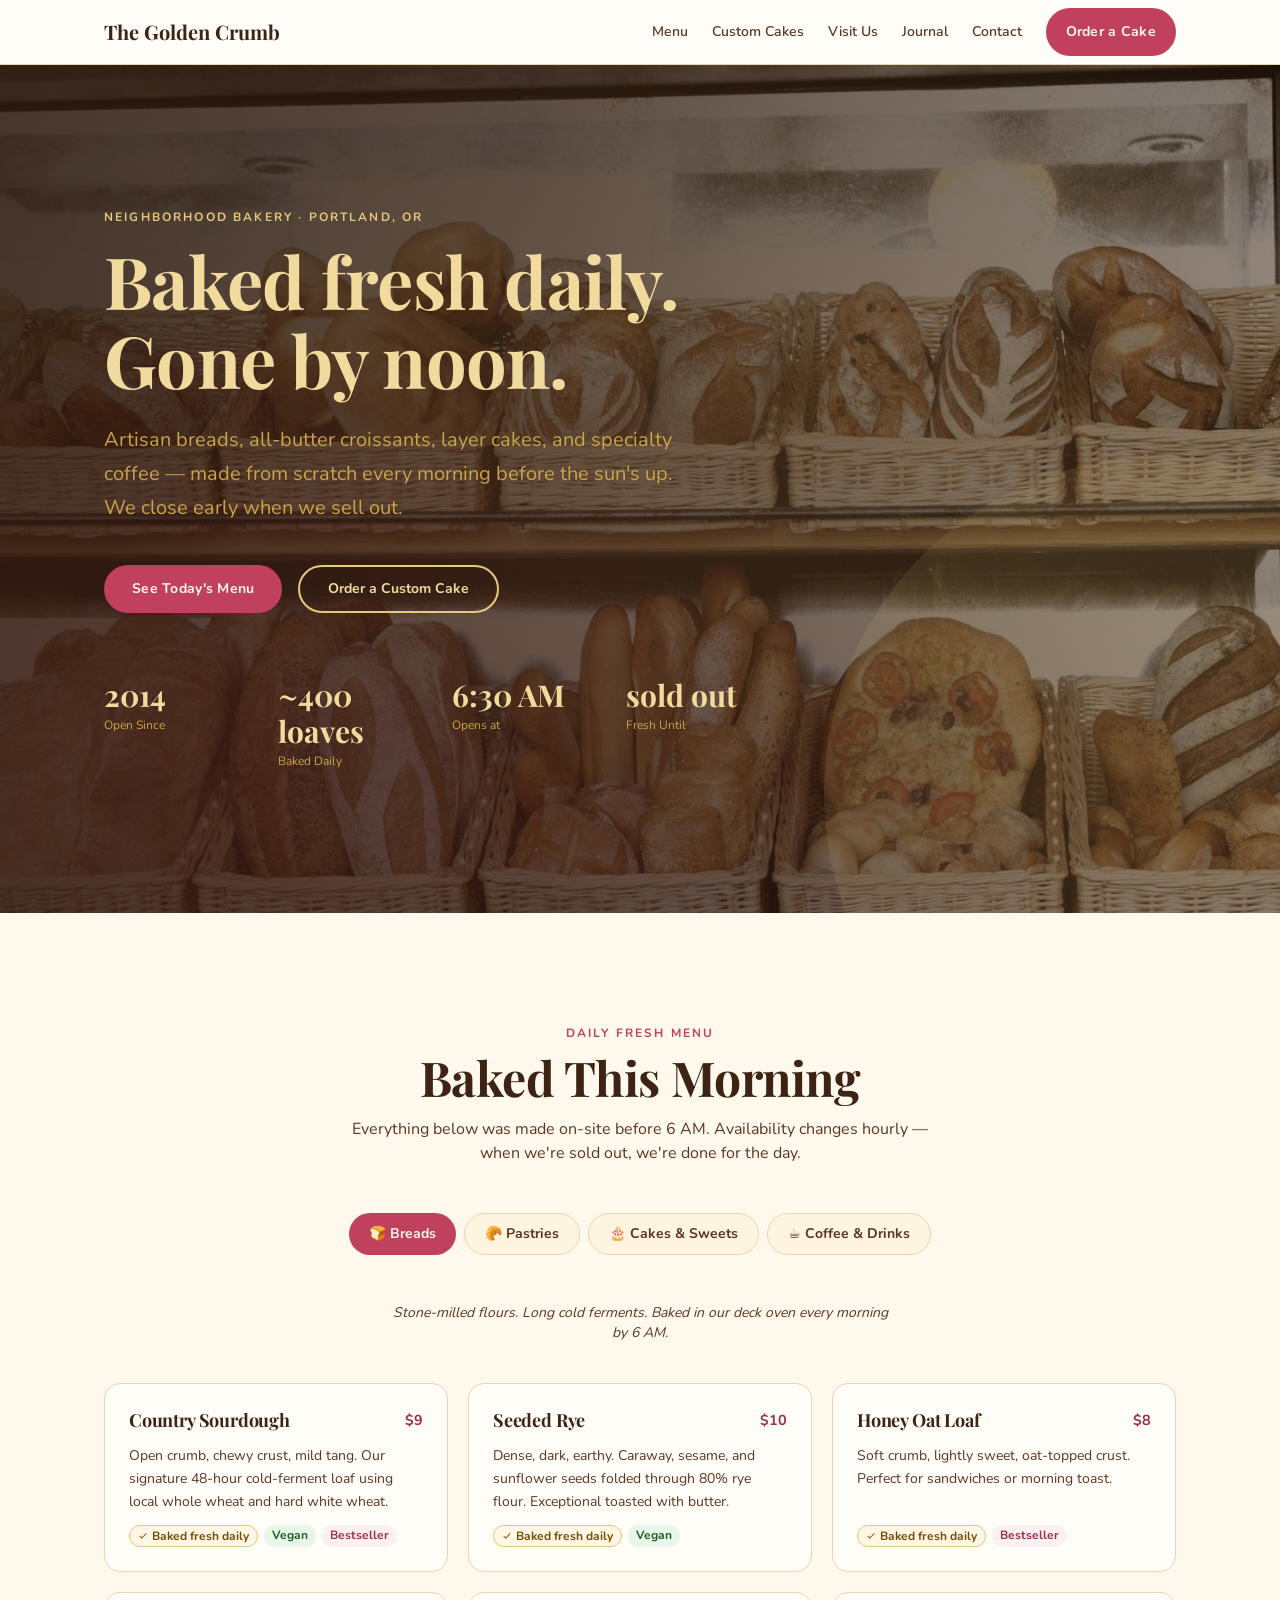
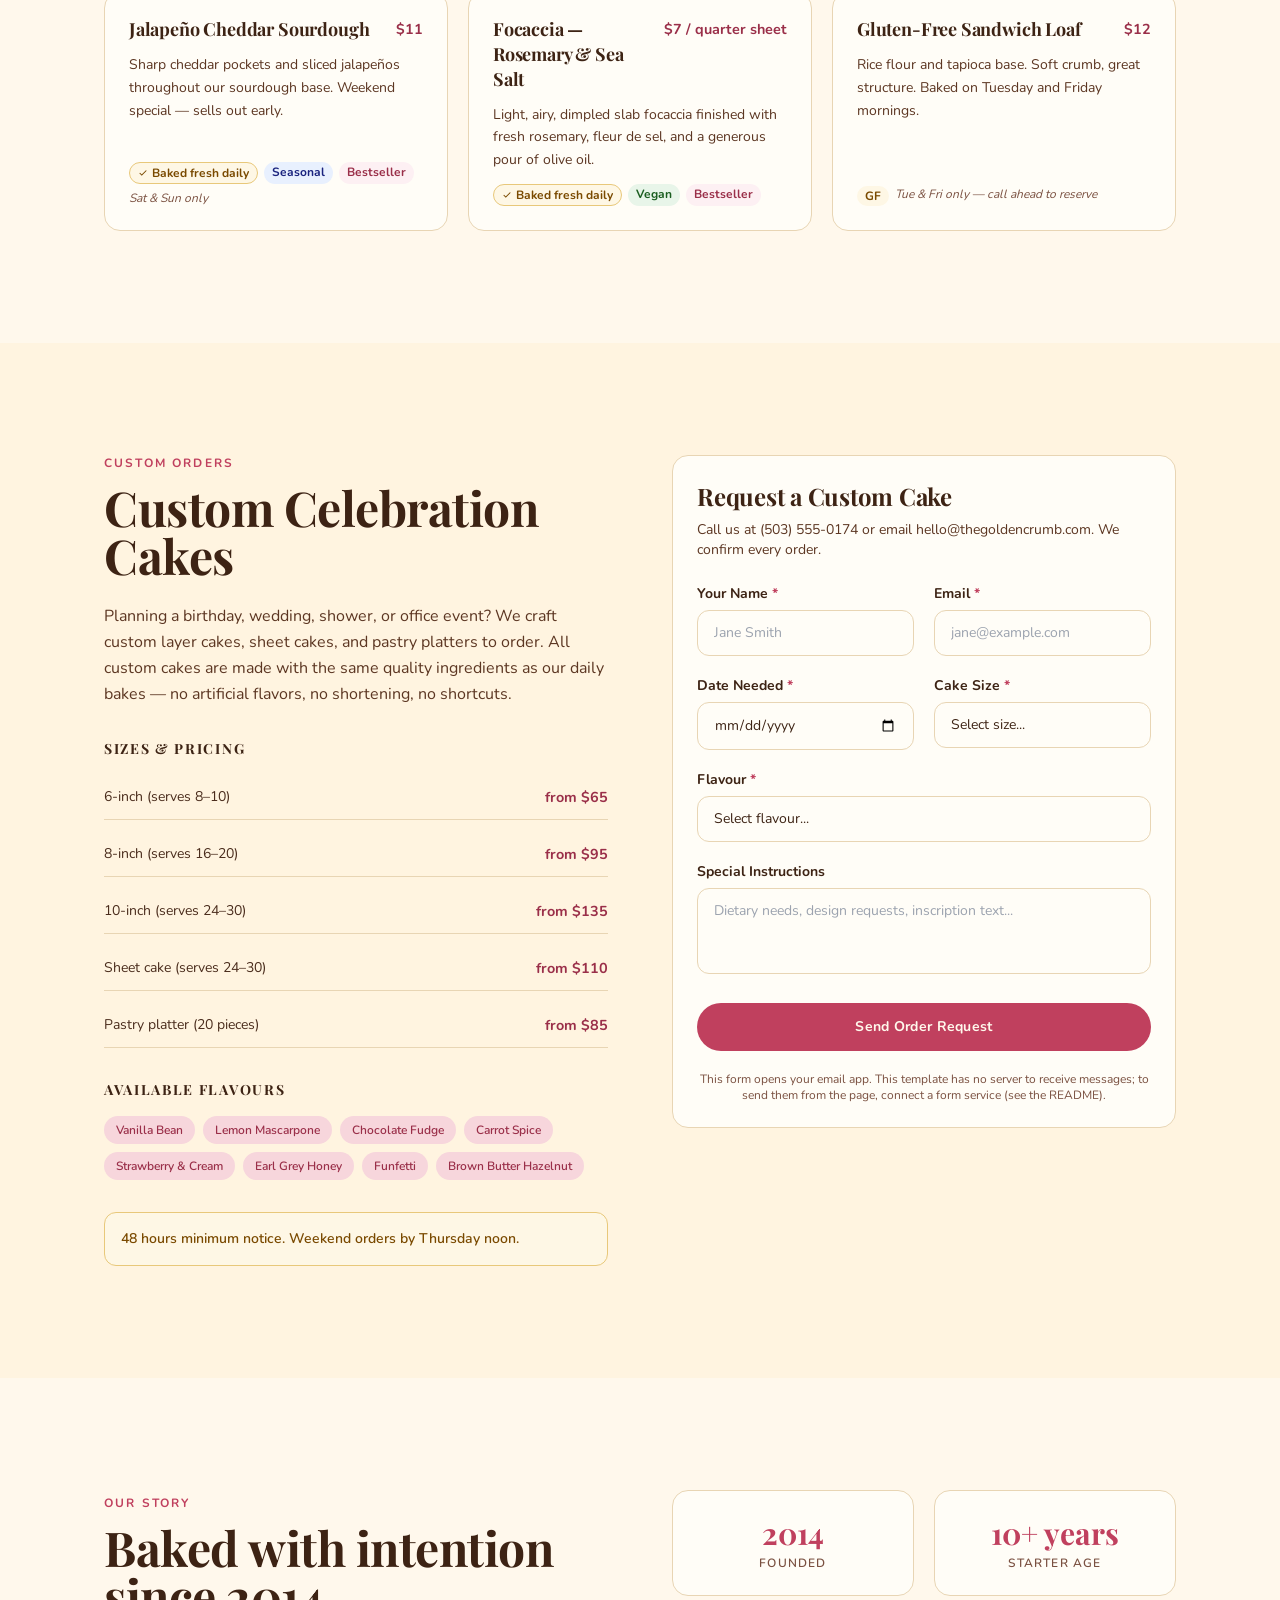
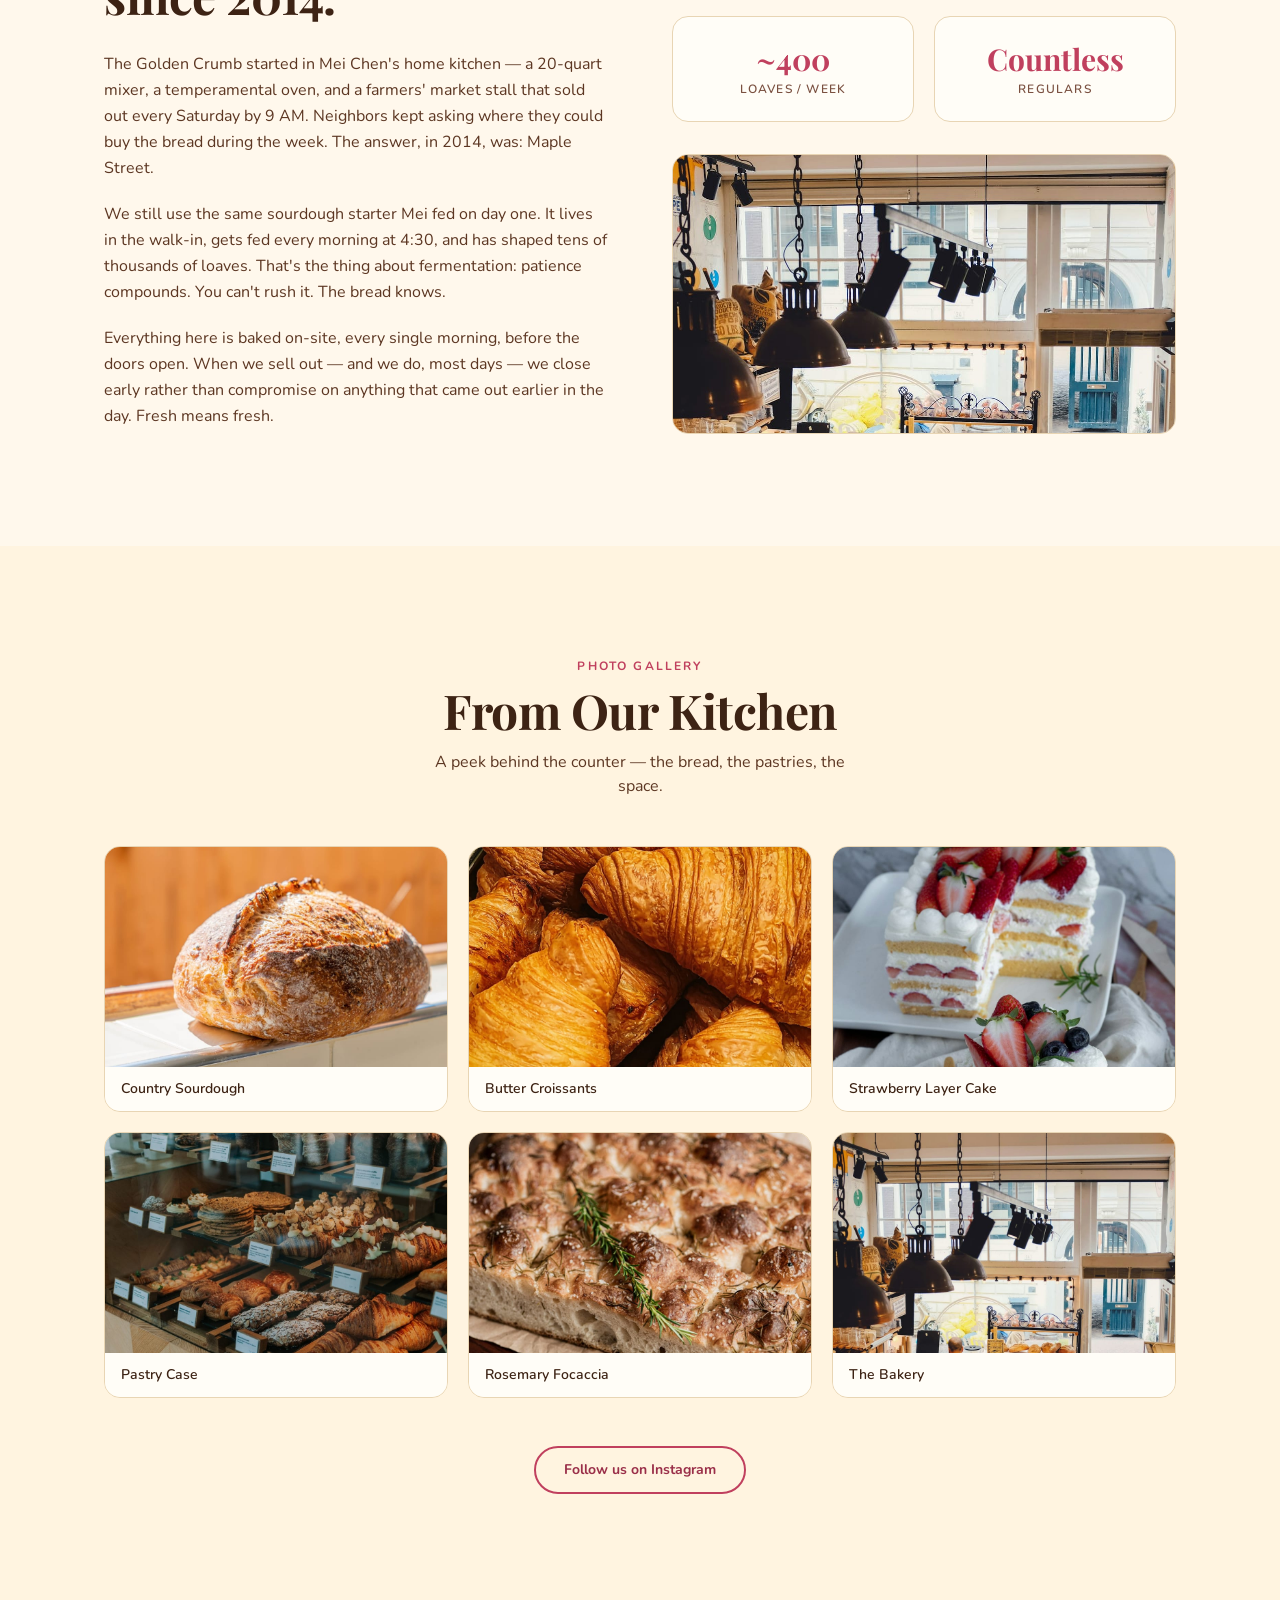
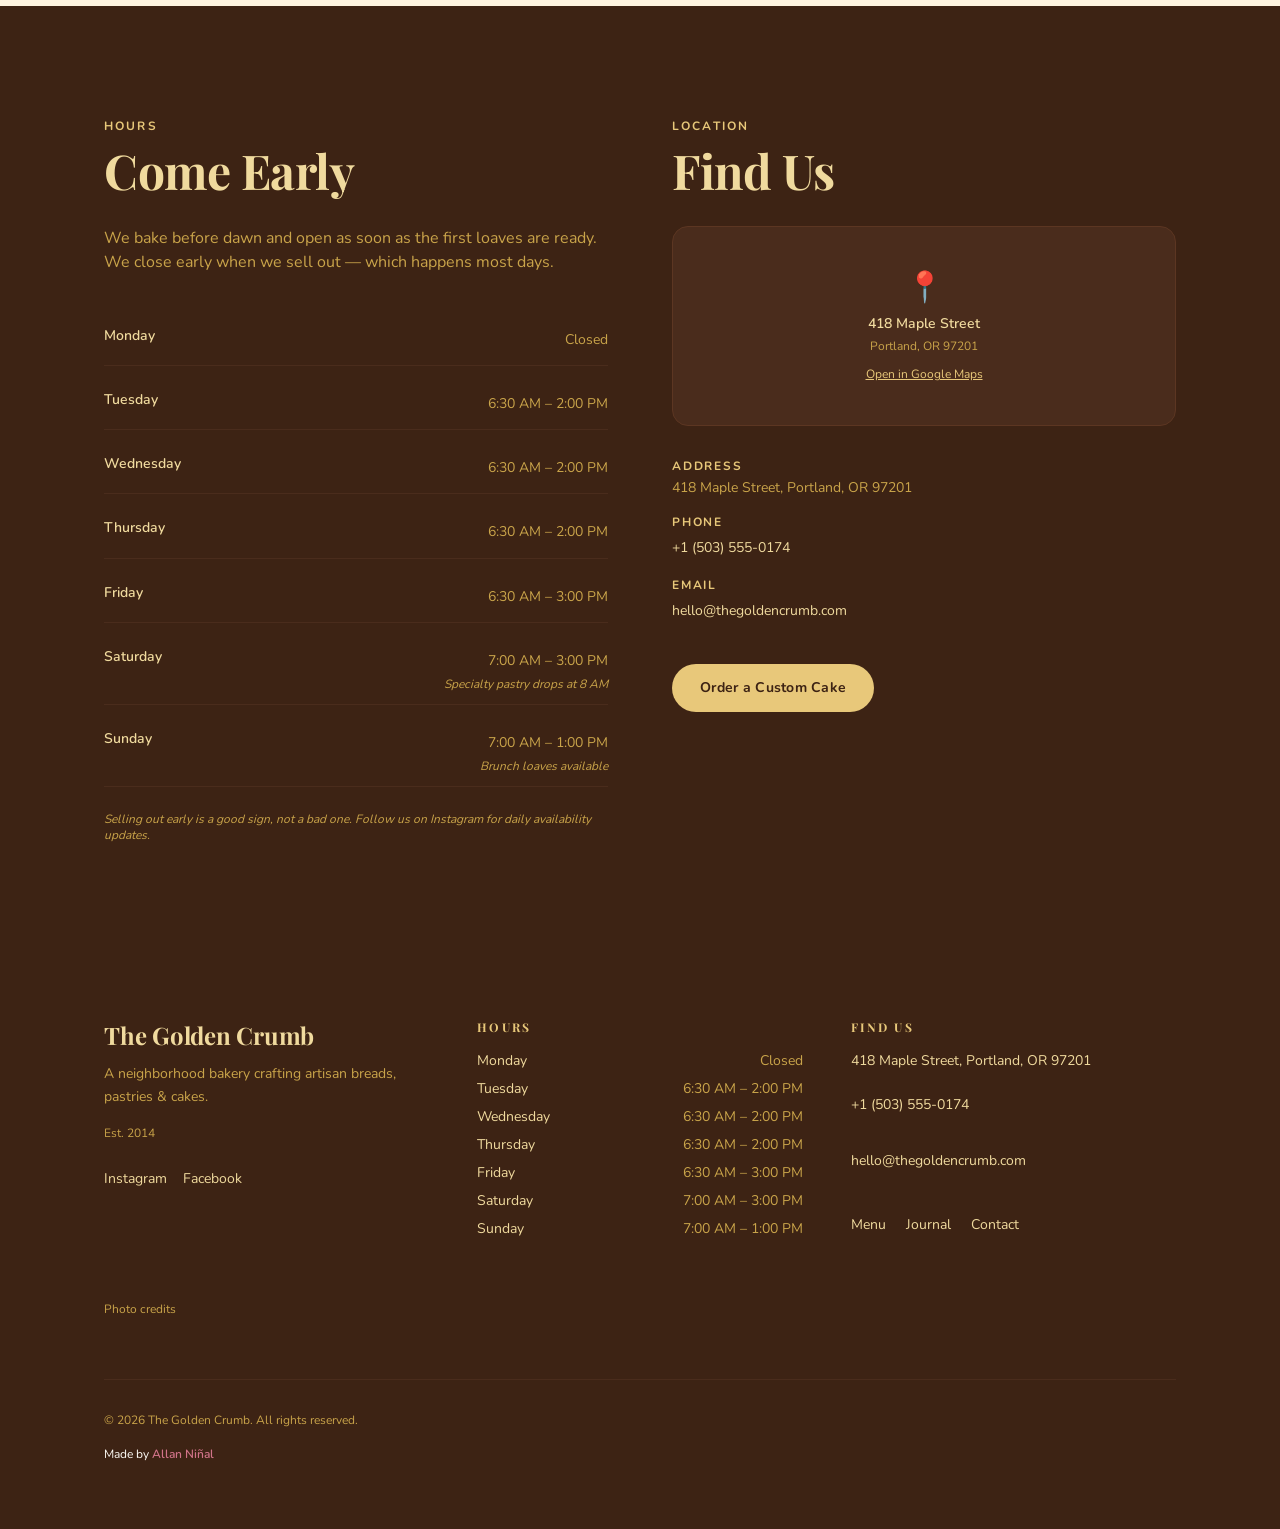
==== commit 21d8d764: "1.0.2: Replaced the hero photo, which showed another bakery's name and a coffee chain's logo, with a" ====
--- a/index.html
+++ b/index.html
@@ -55,9 +55,9 @@
 Baked fresh daily
 </span>  <span class="text-xs font-bold px-2 py-0.5 rounded-full" style="background-color: var(--color-tag-bestseller-bg); color: var(--color-tag-bestseller-text);" data-astro-cid-nsr3ttcz>
 Bestseller
-</span>  </div> </article><article class="card flex flex-col gap-3 " data-astro-cid-nsr3ttcz> <div class="flex items-start justify-between gap-2" data-astro-cid-nsr3ttcz> <h3 class="font-display text-lg font-bold leading-snug" style="color: var(--color-text);" data-astro-cid-nsr3ttcz> Lemon Olive Oil Cake (slice)  </h3> <span class="price-tag flex-shrink-0 font-sans" data-astro-cid-nsr3ttcz>$6 / slice</span> </div> <p class="text-sm leading-relaxed flex-1" style="color: var(--color-text-muted);" data-astro-cid-nsr3ttcz> Moist, not-too-sweet, bright with Meyer lemon zest. Dusted with powdered sugar. Accidentally vegan. </p> <!-- Tags row --> <div class="flex flex-wrap gap-1.5 mt-auto" data-astro-cid-nsr3ttcz> <span class="fresh-badge" data-astro-cid-nsr3ttcz> <svg xmlns="http://www.w3.org/2000/svg" width="10" height="10" viewBox="0 0 24 24" fill="none" stroke="currentColor" stroke-width="2.5" aria-hidden="true" data-astro-cid-nsr3ttcz><polyline points="20 6 9 17 4 12" data-astro-cid-nsr3ttcz></polyline></svg>
+</span>  </div> </article><article class="card flex flex-col gap-3 " data-astro-cid-nsr3ttcz> <div class="flex items-start justify-between gap-2" data-astro-cid-nsr3ttcz> <h3 class="font-display text-lg font-bold leading-snug" style="color: var(--color-text);" data-astro-cid-nsr3ttcz> Lemon Olive Oil Cake (slice)  </h3> <span class="price-tag flex-shrink-0 font-sans" data-astro-cid-nsr3ttcz>$6 / slice</span> </div> <p class="text-sm leading-relaxed flex-1" style="color: var(--color-text-muted);" data-astro-cid-nsr3ttcz> Moist, not-too-sweet, bright with Meyer lemon zest. Dusted with powdered sugar. </p> <!-- Tags row --> <div class="flex flex-wrap gap-1.5 mt-auto" data-astro-cid-nsr3ttcz> <span class="fresh-badge" data-astro-cid-nsr3ttcz> <svg xmlns="http://www.w3.org/2000/svg" width="10" height="10" viewBox="0 0 24 24" fill="none" stroke="currentColor" stroke-width="2.5" aria-hidden="true" data-astro-cid-nsr3ttcz><polyline points="20 6 9 17 4 12" data-astro-cid-nsr3ttcz></polyline></svg>
 Baked fresh daily
-</span> <span class="text-xs font-bold px-2 py-0.5 rounded-full" style="background-color: var(--color-tag-vegan-bg); color: var(--color-tag-vegan-text);" data-astro-cid-nsr3ttcz> Vegan </span>   </div> </article><article class="card flex flex-col gap-3 " data-astro-cid-nsr3ttcz> <div class="flex items-start justify-between gap-2" data-astro-cid-nsr3ttcz> <h3 class="font-display text-lg font-bold leading-snug" style="color: var(--color-text);" data-astro-cid-nsr3ttcz> Brown Butter Blondie  </h3> <span class="price-tag flex-shrink-0 font-sans" data-astro-cid-nsr3ttcz>$3.50</span> </div> <p class="text-sm leading-relaxed flex-1" style="color: var(--color-text-muted);" data-astro-cid-nsr3ttcz> Chewy, fudgy centre, crisp top, toasted walnuts and dark chocolate chips throughout. </p> <!-- Tags row --> <div class="flex flex-wrap gap-1.5 mt-auto" data-astro-cid-nsr3ttcz> <span class="fresh-badge" data-astro-cid-nsr3ttcz> <svg xmlns="http://www.w3.org/2000/svg" width="10" height="10" viewBox="0 0 24 24" fill="none" stroke="currentColor" stroke-width="2.5" aria-hidden="true" data-astro-cid-nsr3ttcz><polyline points="20 6 9 17 4 12" data-astro-cid-nsr3ttcz></polyline></svg>
+</span>    </div> </article><article class="card flex flex-col gap-3 " data-astro-cid-nsr3ttcz> <div class="flex items-start justify-between gap-2" data-astro-cid-nsr3ttcz> <h3 class="font-display text-lg font-bold leading-snug" style="color: var(--color-text);" data-astro-cid-nsr3ttcz> Brown Butter Blondie  </h3> <span class="price-tag flex-shrink-0 font-sans" data-astro-cid-nsr3ttcz>$3.50</span> </div> <p class="text-sm leading-relaxed flex-1" style="color: var(--color-text-muted);" data-astro-cid-nsr3ttcz> Chewy, fudgy centre, crisp top, toasted walnuts and dark chocolate chips throughout. </p> <!-- Tags row --> <div class="flex flex-wrap gap-1.5 mt-auto" data-astro-cid-nsr3ttcz> <span class="fresh-badge" data-astro-cid-nsr3ttcz> <svg xmlns="http://www.w3.org/2000/svg" width="10" height="10" viewBox="0 0 24 24" fill="none" stroke="currentColor" stroke-width="2.5" aria-hidden="true" data-astro-cid-nsr3ttcz><polyline points="20 6 9 17 4 12" data-astro-cid-nsr3ttcz></polyline></svg>
 Baked fresh daily
 </span>  <span class="text-xs font-bold px-2 py-0.5 rounded-full" style="background-color: var(--color-tag-bestseller-bg); color: var(--color-tag-bestseller-text);" data-astro-cid-nsr3ttcz>
 Bestseller
@@ -122,4 +122,4 @@
          the photographer and a link). Delete this whole <details> block once you
          have replaced the photos with your own. --> <details class="mt-10 text-xs" style="color: #C9A44A;" data-photo-credits data-astro-cid-gcn2mc3v> <summary style="cursor: pointer; min-height: 44px; display: flex; align-items: center;" data-astro-cid-gcn2mc3v>Photo credits</summary> <p class="mt-2" data-astro-cid-gcn2mc3v>
 Demo photographs from <a href="https://unsplash.com/?utm_source=allanninal_dev&utm_medium=referral" style="color: var(--color-wheat-light); text-decoration: underline;" data-astro-cid-gcn2mc3v>Unsplash</a>. Replace them, and these credits, with your own before launch.
-</p> <ul class="mt-2 space-y-1" data-astro-cid-gcn2mc3v> <li data-astro-cid-gcn2mc3v>Fresh loaves filling the bakery: Photo by <a href="https://unsplash.com/@limingwang?utm_source=allanninal_dev&utm_medium=referral" style="color: var(--color-wheat-light); text-decoration: underline;" data-astro-cid-gcn2mc3v>Liming Wang</a> on <a href="https://unsplash.com/photos/WMx5hyMfCpg?utm_source=allanninal_dev&utm_medium=referral" style="color: var(--color-wheat-light); text-decoration: underline;" data-astro-cid-gcn2mc3v>Unsplash</a></li><li data-astro-cid-gcn2mc3v>Country Sourdough: Photo by <a href="https://unsplash.com/@benostein?utm_source=allanninal_dev&utm_medium=referral" style="color: var(--color-wheat-light); text-decoration: underline;" data-astro-cid-gcn2mc3v>Ben Stein</a> on <a href="https://unsplash.com/photos/NPYmhef4kX4?utm_source=allanninal_dev&utm_medium=referral" style="color: var(--color-wheat-light); text-decoration: underline;" data-astro-cid-gcn2mc3v>Unsplash</a></li><li data-astro-cid-gcn2mc3v>Butter Croissants: Photo by <a href="https://unsplash.com/@vakerbv?utm_source=allanninal_dev&utm_medium=referral" style="color: var(--color-wheat-light); text-decoration: underline;" data-astro-cid-gcn2mc3v>Vadim Babenko</a> on <a href="https://unsplash.com/photos/G45tO-hLoNY?utm_source=allanninal_dev&utm_medium=referral" style="color: var(--color-wheat-light); text-decoration: underline;" data-astro-cid-gcn2mc3v>Unsplash</a></li><li data-astro-cid-gcn2mc3v>Strawberry Layer Cake: Photo by <a href="https://unsplash.com/@vickyng?utm_source=allanninal_dev&utm_medium=referral" style="color: var(--color-wheat-light); text-decoration: underline;" data-astro-cid-gcn2mc3v>Vicky Ng</a> on <a href="https://unsplash.com/photos/white-and-red-strawberry-cake--qQlfYB7pqM?utm_source=allanninal_dev&utm_medium=referral" style="color: var(--color-wheat-light); text-decoration: underline;" data-astro-cid-gcn2mc3v>Unsplash</a></li><li data-astro-cid-gcn2mc3v>Pastry Case: Photo by <a href="https://unsplash.com/@peacecreativestudio?utm_source=allanninal_dev&utm_medium=referral" style="color: var(--color-wheat-light); text-decoration: underline;" data-astro-cid-gcn2mc3v>Peace Creative</a> on <a href="https://unsplash.com/photos/pVY9k8pzTzM?utm_source=allanninal_dev&utm_medium=referral" style="color: var(--color-wheat-light); text-decoration: underline;" data-astro-cid-gcn2mc3v>Unsplash</a></li><li data-astro-cid-gcn2mc3v>Rosemary Focaccia: Photo by <a href="https://unsplash.com/@diegoarenasderodrigo?utm_source=allanninal_dev&utm_medium=referral" style="color: var(--color-wheat-light); text-decoration: underline;" data-astro-cid-gcn2mc3v>Diego Arenas de Rodrigo</a> on <a href="https://unsplash.com/photos/kHA6fraZzhI?utm_source=allanninal_dev&utm_medium=referral" style="color: var(--color-wheat-light); text-decoration: underline;" data-astro-cid-gcn2mc3v>Unsplash</a></li><li data-astro-cid-gcn2mc3v>The Bakery: Photo by <a href="https://unsplash.com/@adrienolichon?utm_source=allanninal_dev&utm_medium=referral" style="color: var(--color-wheat-light); text-decoration: underline;" data-astro-cid-gcn2mc3v>Adrien Olichon</a> on <a href="https://unsplash.com/photos/gvWGbG4uiKI?utm_source=allanninal_dev&utm_medium=referral" style="color: var(--color-wheat-light); text-decoration: underline;" data-astro-cid-gcn2mc3v>Unsplash</a></li> </ul> </details> <!-- Bottom bar --> <div class="mt-12 pt-8 flex flex-col sm:flex-row sm:justify-between gap-3 text-xs" style="border-top: 1px solid #4A2C1C; color: #C9A44A;" data-astro-cid-gcn2mc3v> <p data-astro-cid-gcn2mc3v>&copy; 2026 The Golden Crumb. All rights reserved.</p> </div>  <p class="maker-credit" data-maker-credit="1" data-astro-cid-gcn2mc3v>Made by <a href="https://www.linkedin.com/in/allanninal/" data-maker-credit="1" target="_blank" rel="noopener noreferrer" data-astro-cid-gcn2mc3v>Allan Ni&ntilde;al</a></p> </div> </footer>   </body></html>+</p> <ul class="mt-2 space-y-1" data-astro-cid-gcn2mc3v> <li data-astro-cid-gcn2mc3v>Fresh loaves filling the bakery: Photo by <a href="https://unsplash.com/@nekoburro?utm_source=allanninal_dev&utm_medium=referral" style="color: var(--color-wheat-light); text-decoration: underline;" data-astro-cid-gcn2mc3v>Ines Iachelini</a> on <a href="https://unsplash.com/photos/assortment-of-fresh-baked-breads-in-wicker-baskets-va95n2gZ43E?utm_source=allanninal_dev&utm_medium=referral" style="color: var(--color-wheat-light); text-decoration: underline;" data-astro-cid-gcn2mc3v>Unsplash</a></li><li data-astro-cid-gcn2mc3v>Country Sourdough: Photo by <a href="https://unsplash.com/@benostein?utm_source=allanninal_dev&utm_medium=referral" style="color: var(--color-wheat-light); text-decoration: underline;" data-astro-cid-gcn2mc3v>Ben Stein</a> on <a href="https://unsplash.com/photos/NPYmhef4kX4?utm_source=allanninal_dev&utm_medium=referral" style="color: var(--color-wheat-light); text-decoration: underline;" data-astro-cid-gcn2mc3v>Unsplash</a></li><li data-astro-cid-gcn2mc3v>Butter Croissants: Photo by <a href="https://unsplash.com/@vakerbv?utm_source=allanninal_dev&utm_medium=referral" style="color: var(--color-wheat-light); text-decoration: underline;" data-astro-cid-gcn2mc3v>Vadim Babenko</a> on <a href="https://unsplash.com/photos/G45tO-hLoNY?utm_source=allanninal_dev&utm_medium=referral" style="color: var(--color-wheat-light); text-decoration: underline;" data-astro-cid-gcn2mc3v>Unsplash</a></li><li data-astro-cid-gcn2mc3v>Strawberry Layer Cake: Photo by <a href="https://unsplash.com/@vickyng?utm_source=allanninal_dev&utm_medium=referral" style="color: var(--color-wheat-light); text-decoration: underline;" data-astro-cid-gcn2mc3v>Vicky Ng</a> on <a href="https://unsplash.com/photos/white-and-red-strawberry-cake--qQlfYB7pqM?utm_source=allanninal_dev&utm_medium=referral" style="color: var(--color-wheat-light); text-decoration: underline;" data-astro-cid-gcn2mc3v>Unsplash</a></li><li data-astro-cid-gcn2mc3v>Pastry Case: Photo by <a href="https://unsplash.com/@peacecreativestudio?utm_source=allanninal_dev&utm_medium=referral" style="color: var(--color-wheat-light); text-decoration: underline;" data-astro-cid-gcn2mc3v>Peace Creative</a> on <a href="https://unsplash.com/photos/pVY9k8pzTzM?utm_source=allanninal_dev&utm_medium=referral" style="color: var(--color-wheat-light); text-decoration: underline;" data-astro-cid-gcn2mc3v>Unsplash</a></li><li data-astro-cid-gcn2mc3v>Rosemary Focaccia: Photo by <a href="https://unsplash.com/@diegoarenasderodrigo?utm_source=allanninal_dev&utm_medium=referral" style="color: var(--color-wheat-light); text-decoration: underline;" data-astro-cid-gcn2mc3v>Diego Arenas de Rodrigo</a> on <a href="https://unsplash.com/photos/kHA6fraZzhI?utm_source=allanninal_dev&utm_medium=referral" style="color: var(--color-wheat-light); text-decoration: underline;" data-astro-cid-gcn2mc3v>Unsplash</a></li><li data-astro-cid-gcn2mc3v>The Bakery: Photo by <a href="https://unsplash.com/@adrienolichon?utm_source=allanninal_dev&utm_medium=referral" style="color: var(--color-wheat-light); text-decoration: underline;" data-astro-cid-gcn2mc3v>Adrien Olichon</a> on <a href="https://unsplash.com/photos/gvWGbG4uiKI?utm_source=allanninal_dev&utm_medium=referral" style="color: var(--color-wheat-light); text-decoration: underline;" data-astro-cid-gcn2mc3v>Unsplash</a></li> </ul> </details> <!-- Bottom bar --> <div class="mt-12 pt-8 flex flex-col sm:flex-row sm:justify-between gap-3 text-xs" style="border-top: 1px solid #4A2C1C; color: #C9A44A;" data-astro-cid-gcn2mc3v> <p data-astro-cid-gcn2mc3v>&copy; 2026 The Golden Crumb. All rights reserved.</p> </div>  <p class="maker-credit" data-maker-credit="1" data-astro-cid-gcn2mc3v>Made by <a href="https://www.linkedin.com/in/allanninal/" data-maker-credit="1" target="_blank" rel="noopener noreferrer" data-astro-cid-gcn2mc3v>Allan Ni&ntilde;al</a></p> </div> </footer>   </body></html>
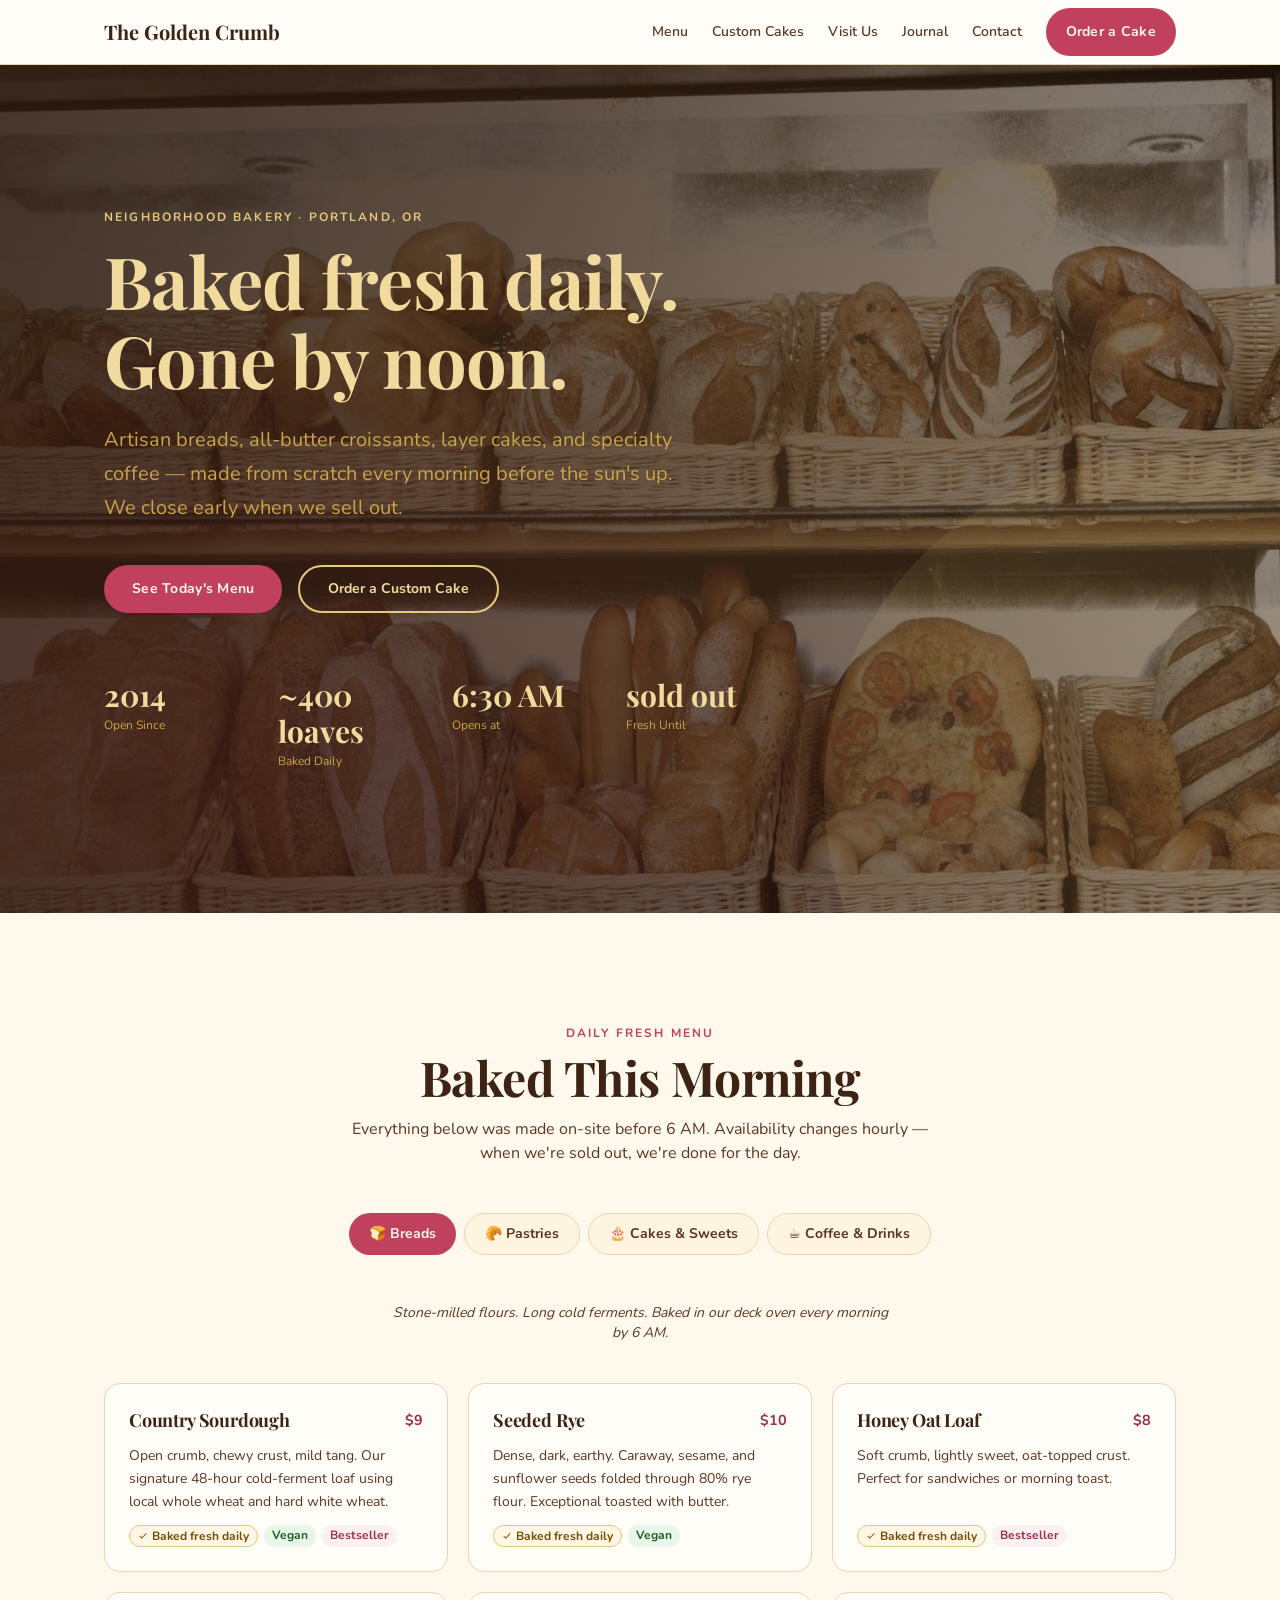
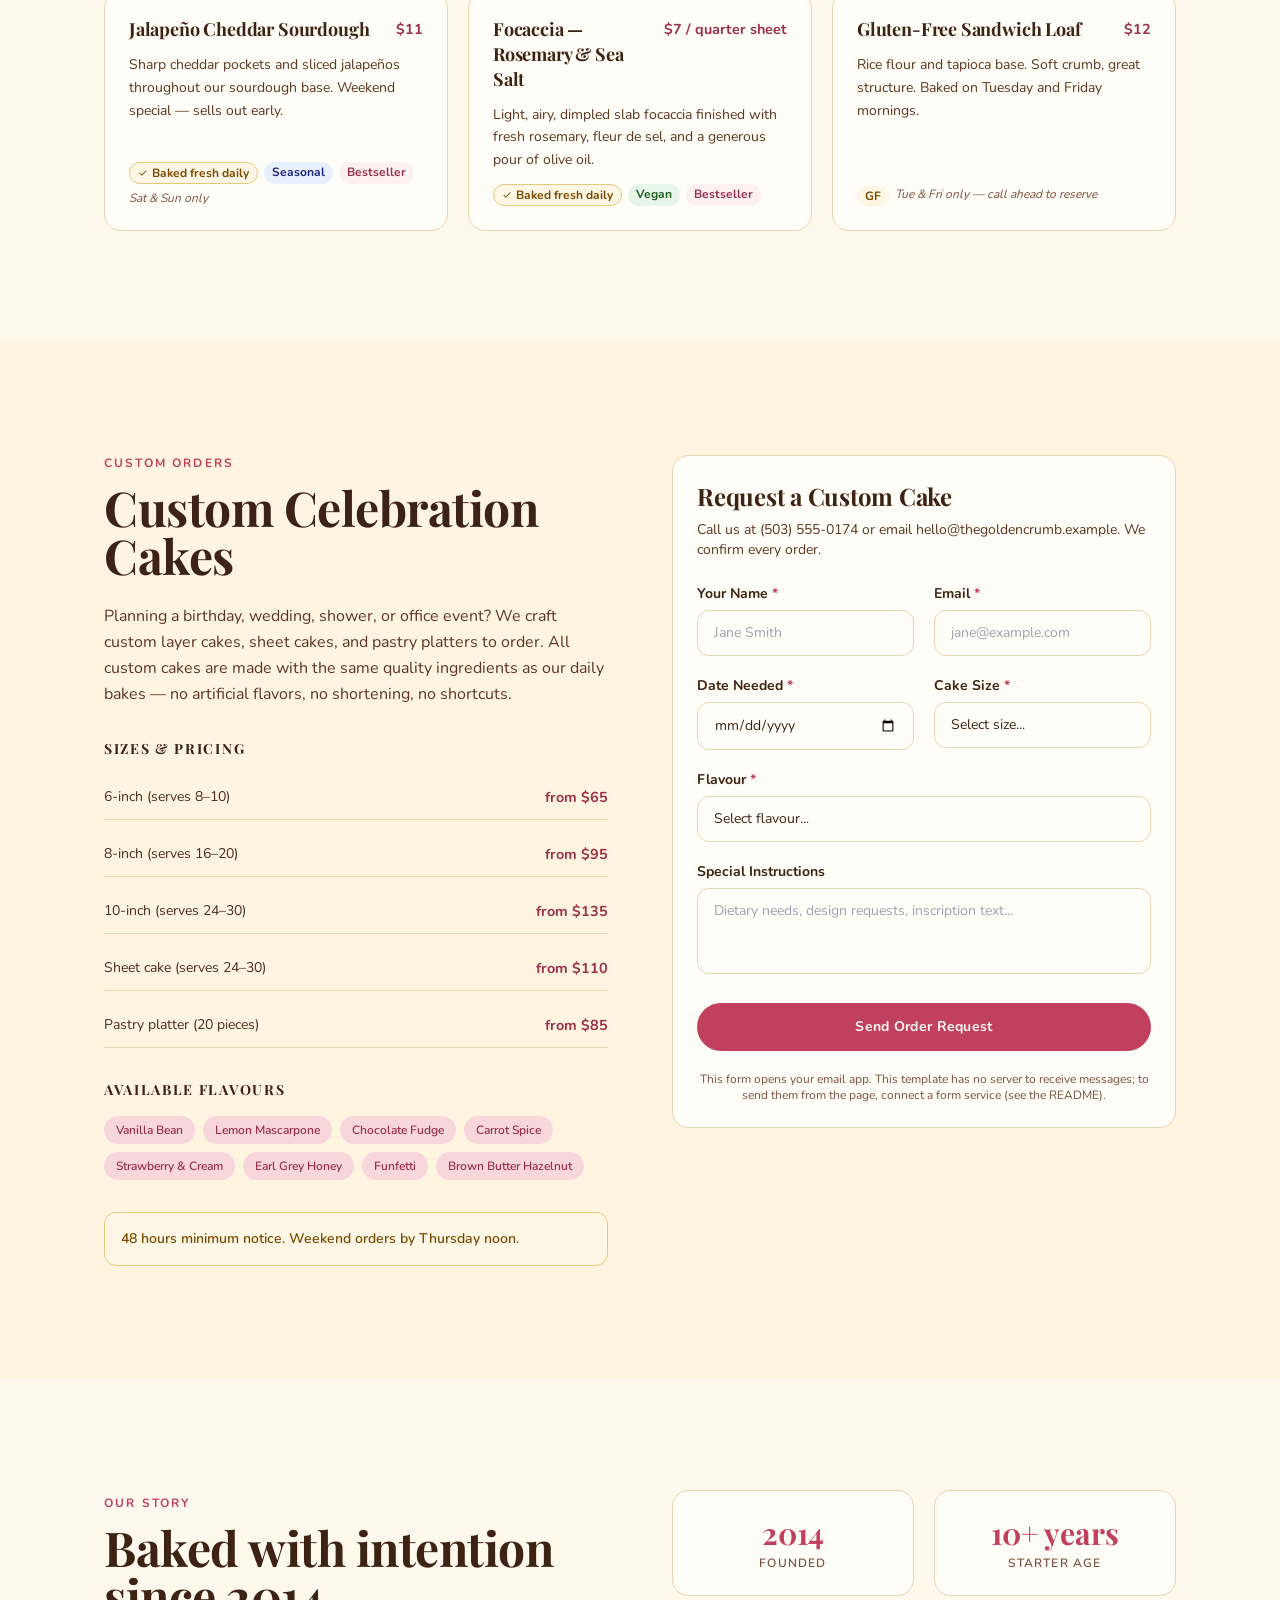
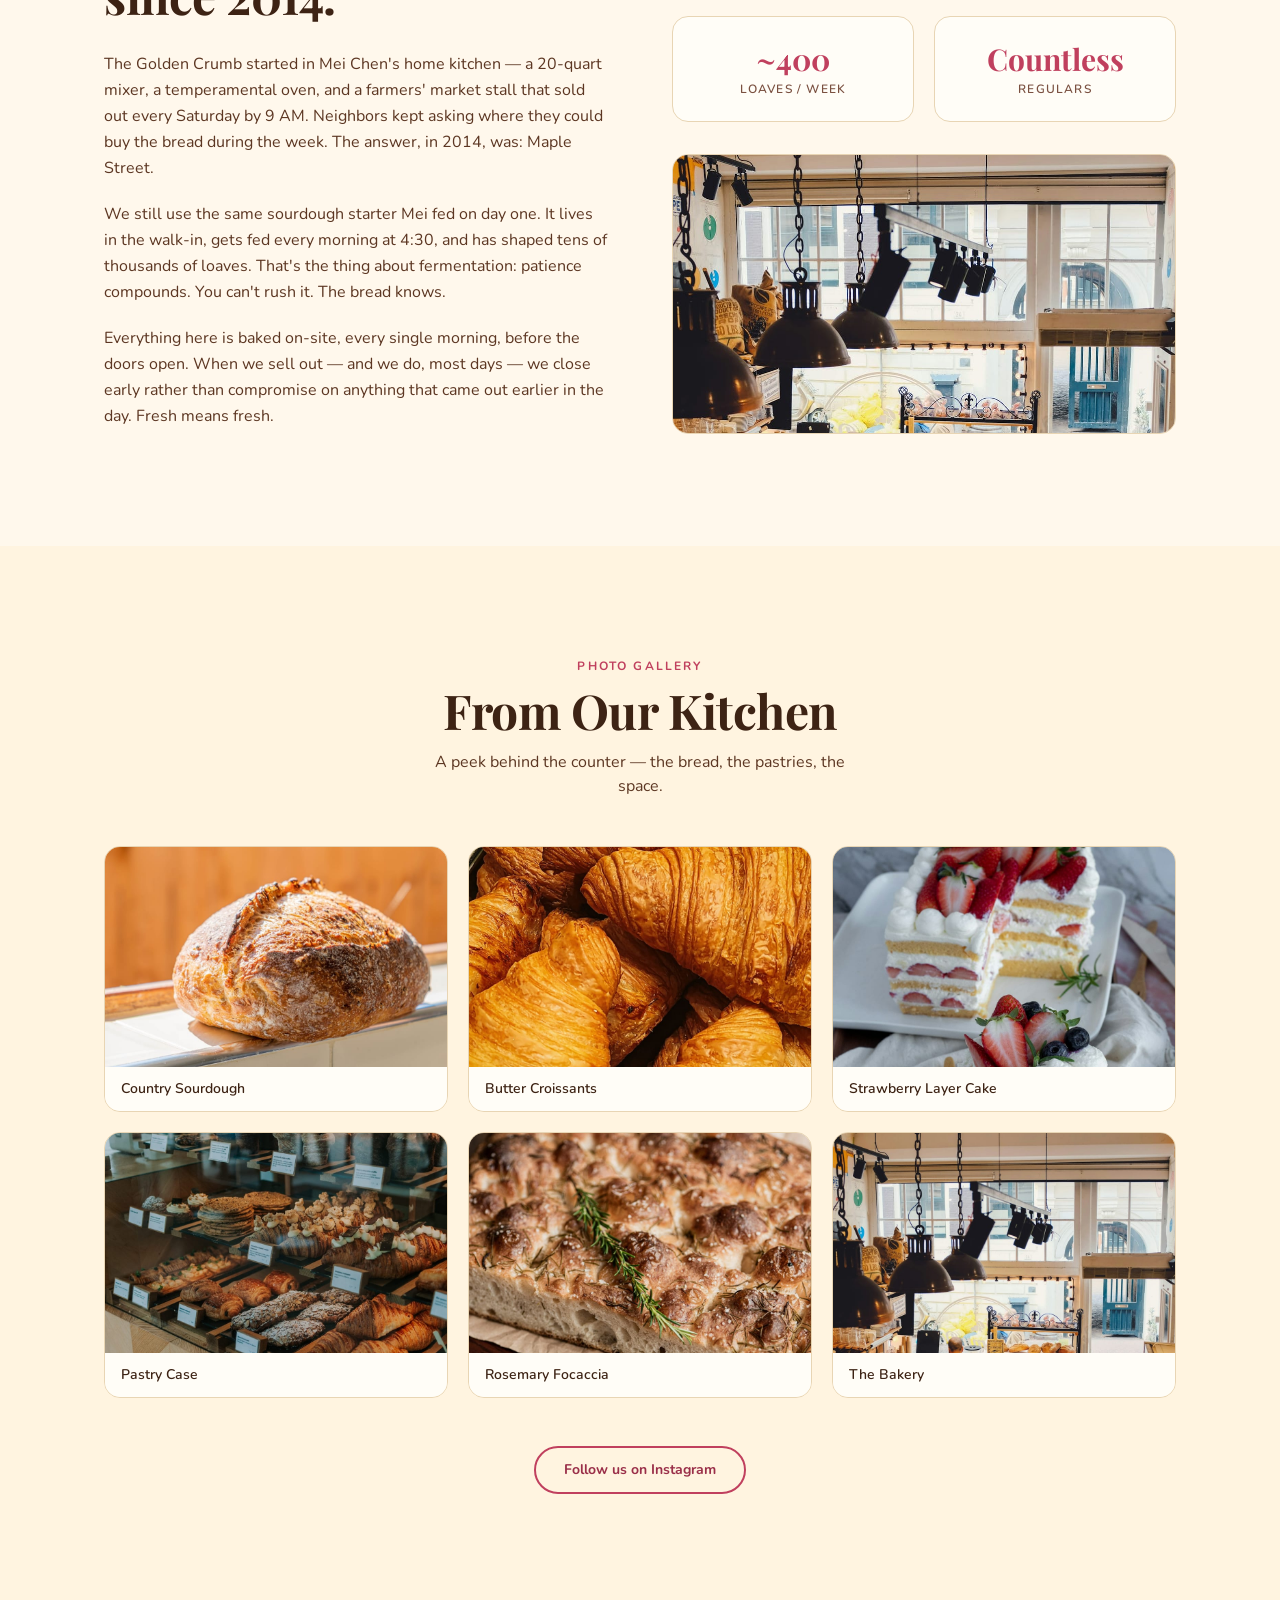
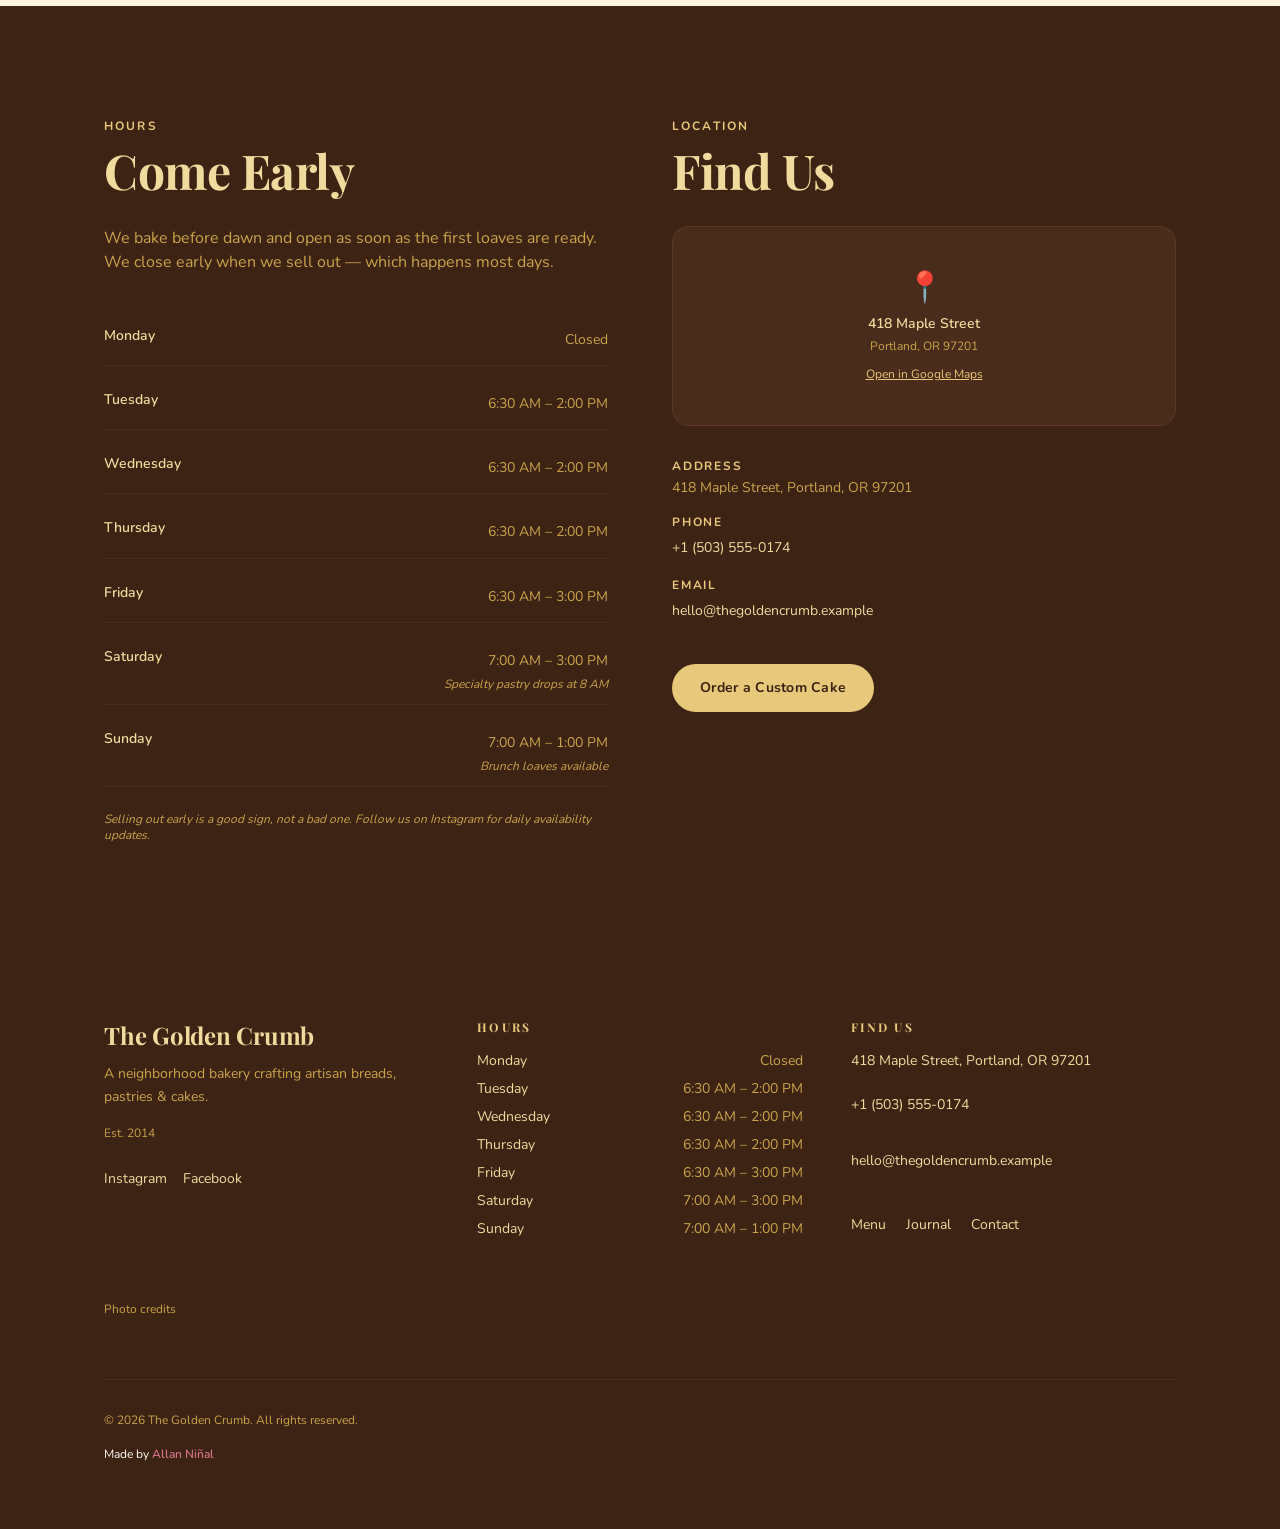
==== commit bacc4f53: "1.0.3: Demo email addresses now end in .example, so none can reach a real business. Co-Authored-By: " ====
--- a/index.html
+++ b/index.html
@@ -1,4 +1,4 @@
-<!DOCTYPE html><html lang="en" class="scroll-smooth"> <head><meta charset="utf-8"><meta name="viewport" content="width=device-width, initial-scale=1, viewport-fit=cover"><meta name="theme-color" content="#FFF8EC"><title>The Golden Crumb — Artisan Bakery, Portland OR</title><meta name="description" content="A neighborhood artisan bakery in Portland, OR. Fresh sourdough, pastries, cakes and specialty coffee every morning. Celebration cakes by order."><link rel="canonical" href="https://example.com/"><meta name="robots" content="index, follow"><meta name="author" content="The Golden Crumb"><!-- Open Graph --><meta property="og:title" content="The Golden Crumb — Artisan Bakery, Portland OR"><meta property="og:description" content="A neighborhood artisan bakery in Portland, OR. Fresh sourdough, pastries, cakes and specialty coffee every morning. Celebration cakes by order."><meta property="og:url" content="https://example.com/"><meta property="og:type" content="restaurant.bakery"><meta property="og:site_name" content="The Golden Crumb"><meta property="og:locale" content="en_US"><meta property="og:image" content="https://example.com/og-image.png"><meta property="og:image:type" content="image/png"><meta property="og:image:width" content="1200"><meta property="og:image:height" content="630"><meta property="og:image:alt" content="The Golden Crumb — Artisan Bakery, Portland OR"><!-- Twitter / X --><meta name="twitter:card" content="summary_large_image"><meta name="twitter:site" content="@example"><meta name="twitter:creator" content="@example"><meta name="twitter:title" content="The Golden Crumb — Artisan Bakery, Portland OR"><meta name="twitter:description" content="A neighborhood artisan bakery in Portland, OR. Fresh sourdough, pastries, cakes and specialty coffee every morning. Celebration cakes by order."><meta name="twitter:image" content="https://example.com/og-image.png"><link rel="icon" href="./favicon.svg" type="image/svg+xml"><link rel="apple-touch-icon" href="./favicon.svg"><script type="application/ld+json">{"@context":"https://schema.org","@type":"Bakery","name":"The Golden Crumb","description":"The Golden Crumb is a neighborhood bakery where everything is baked fresh each morning — from crusty sourdough loaves and flaky croissants to layer cakes and custom celebration orders. Warm, welcoming, and worth waking up early for.","url":"https://example.com/","telephone":"+1 (503) 555-0174","email":"hello@thegoldencrumb.com","address":{"@type":"PostalAddress","streetAddress":"418 Maple Street","addressLocality":"Portland","addressRegion":"OR","postalCode":"97201","addressCountry":"US"},"servesCuisine":["Bakery","Pastry","American"],"priceRange":"$$","hasMap":"https://maps.google.com/?q=418+Maple+Street+Portland+OR","openingHoursSpecification":[{"@type":"OpeningHoursSpecification","dayOfWeek":["Tuesday","Wednesday","Thursday"],"opens":"06:30","closes":"14:00"},{"@type":"OpeningHoursSpecification","dayOfWeek":["Friday"],"opens":"06:30","closes":"15:00"},{"@type":"OpeningHoursSpecification","dayOfWeek":["Saturday"],"opens":"07:00","closes":"15:00"},{"@type":"OpeningHoursSpecification","dayOfWeek":["Sunday"],"opens":"07:00","closes":"13:00"}],"menu":"https://example.com/#menu","acceptsReservations":false,"image":"https://example.com/og-image.png","foundingDate":"2014","founder":{"@type":"Person","name":"Mei Chen"}}</script><script type="application/ld+json">{"@context":"https://schema.org","@type":"Menu","name":"The Golden Crumb Daily Menu","description":"Artisan breads, pastries, cakes, and specialty coffee — all baked fresh each morning.","hasMenuSection":[{"@type":"MenuSection","name":"Breads","description":"Stone-milled artisan loaves baked fresh daily."},{"@type":"MenuSection","name":"Pastries","description":"All-butter laminated pastry and seasonal sweets."},{"@type":"MenuSection","name":"Cakes & Sweets","description":"Daily slice cakes and custom celebration orders."},{"@type":"MenuSection","name":"Coffee & Drinks","description":"Single-origin coffee and fresh-squeezed drinks."}]}</script><script type="application/ld+json">{"@context":"https://schema.org","@type":"Person","name":"The Golden Crumb","url":"https://example.com/","sameAs":["#","#","#"]}</script><link rel="stylesheet" href="./assets/index.BdnQ73Hl.css">
+<!DOCTYPE html><html lang="en" class="scroll-smooth"> <head><meta charset="utf-8"><meta name="viewport" content="width=device-width, initial-scale=1, viewport-fit=cover"><meta name="theme-color" content="#FFF8EC"><title>The Golden Crumb — Artisan Bakery, Portland OR</title><meta name="description" content="A neighborhood artisan bakery in Portland, OR. Fresh sourdough, pastries, cakes and specialty coffee every morning. Celebration cakes by order."><link rel="canonical" href="https://example.com/"><meta name="robots" content="index, follow"><meta name="author" content="The Golden Crumb"><!-- Open Graph --><meta property="og:title" content="The Golden Crumb — Artisan Bakery, Portland OR"><meta property="og:description" content="A neighborhood artisan bakery in Portland, OR. Fresh sourdough, pastries, cakes and specialty coffee every morning. Celebration cakes by order."><meta property="og:url" content="https://example.com/"><meta property="og:type" content="restaurant.bakery"><meta property="og:site_name" content="The Golden Crumb"><meta property="og:locale" content="en_US"><meta property="og:image" content="https://example.com/og-image.png"><meta property="og:image:type" content="image/png"><meta property="og:image:width" content="1200"><meta property="og:image:height" content="630"><meta property="og:image:alt" content="The Golden Crumb — Artisan Bakery, Portland OR"><!-- Twitter / X --><meta name="twitter:card" content="summary_large_image"><meta name="twitter:site" content="@example"><meta name="twitter:creator" content="@example"><meta name="twitter:title" content="The Golden Crumb — Artisan Bakery, Portland OR"><meta name="twitter:description" content="A neighborhood artisan bakery in Portland, OR. Fresh sourdough, pastries, cakes and specialty coffee every morning. Celebration cakes by order."><meta name="twitter:image" content="https://example.com/og-image.png"><link rel="icon" href="./favicon.svg" type="image/svg+xml"><link rel="apple-touch-icon" href="./favicon.svg"><script type="application/ld+json">{"@context":"https://schema.org","@type":"Bakery","name":"The Golden Crumb","description":"The Golden Crumb is a neighborhood bakery where everything is baked fresh each morning — from crusty sourdough loaves and flaky croissants to layer cakes and custom celebration orders. Warm, welcoming, and worth waking up early for.","url":"https://example.com/","telephone":"+1 (503) 555-0174","email":"hello@thegoldencrumb.example","address":{"@type":"PostalAddress","streetAddress":"418 Maple Street","addressLocality":"Portland","addressRegion":"OR","postalCode":"97201","addressCountry":"US"},"servesCuisine":["Bakery","Pastry","American"],"priceRange":"$$","hasMap":"https://maps.google.com/?q=418+Maple+Street+Portland+OR","openingHoursSpecification":[{"@type":"OpeningHoursSpecification","dayOfWeek":["Tuesday","Wednesday","Thursday"],"opens":"06:30","closes":"14:00"},{"@type":"OpeningHoursSpecification","dayOfWeek":["Friday"],"opens":"06:30","closes":"15:00"},{"@type":"OpeningHoursSpecification","dayOfWeek":["Saturday"],"opens":"07:00","closes":"15:00"},{"@type":"OpeningHoursSpecification","dayOfWeek":["Sunday"],"opens":"07:00","closes":"13:00"}],"menu":"https://example.com/#menu","acceptsReservations":false,"image":"https://example.com/og-image.png","foundingDate":"2014","founder":{"@type":"Person","name":"Mei Chen"}}</script><script type="application/ld+json">{"@context":"https://schema.org","@type":"Menu","name":"The Golden Crumb Daily Menu","description":"Artisan breads, pastries, cakes, and specialty coffee — all baked fresh each morning.","hasMenuSection":[{"@type":"MenuSection","name":"Breads","description":"Stone-milled artisan loaves baked fresh daily."},{"@type":"MenuSection","name":"Pastries","description":"All-butter laminated pastry and seasonal sweets."},{"@type":"MenuSection","name":"Cakes & Sweets","description":"Daily slice cakes and custom celebration orders."},{"@type":"MenuSection","name":"Coffee & Drinks","description":"Single-origin coffee and fresh-squeezed drinks."}]}</script><script type="application/ld+json">{"@context":"https://schema.org","@type":"Person","name":"The Golden Crumb","url":"https://example.com/","sameAs":["#","#","#"]}</script><link rel="stylesheet" href="./assets/index.BdnQ73Hl.css">
 <style>.menu-tab[data-astro-cid-nsr3ttcz][aria-selected=true]{background-color:var(--color-accent)!important;color:var(--color-btn-text)!important;border:none!important}.menu-tab[data-astro-cid-nsr3ttcz][aria-selected=false]{background-color:var(--color-surface-2)!important;color:var(--color-text-muted)!important}.menu-tab[data-astro-cid-nsr3ttcz][aria-selected=false]:hover{background-color:var(--color-accent-pale)!important;color:var(--color-accent-dark)!important}
 </style><script type="module">const a=document.querySelectorAll(".menu-tab"),d=document.querySelectorAll("[data-panel]");a.forEach(e=>{e.addEventListener("click",()=>{const s=e.dataset.tab;a.forEach(t=>{const c=t.dataset.tab===s;t.setAttribute("aria-selected",String(c))}),d.forEach(t=>{t.dataset.panel===s?(t.classList.remove("hidden"),t.classList.add("block")):(t.classList.remove("block"),t.classList.add("hidden"))})})});
 </script></head> <body class="min-h-screen flex flex-col antialiased"> <a href="#main-content" class="sr-only focus:not-sr-only focus:fixed focus:top-4 focus:left-4 focus:z-[100] btn-primary">
@@ -79,7 +79,7 @@
 Available Flavours
 </h3> <div class="flex flex-wrap gap-2"> <span class="text-xs font-semibold px-3 py-1.5 rounded-full" style="background-color: var(--color-accent-pale); color: var(--color-accent-dark);"> Vanilla Bean </span><span class="text-xs font-semibold px-3 py-1.5 rounded-full" style="background-color: var(--color-accent-pale); color: var(--color-accent-dark);"> Lemon Mascarpone </span><span class="text-xs font-semibold px-3 py-1.5 rounded-full" style="background-color: var(--color-accent-pale); color: var(--color-accent-dark);"> Chocolate Fudge </span><span class="text-xs font-semibold px-3 py-1.5 rounded-full" style="background-color: var(--color-accent-pale); color: var(--color-accent-dark);"> Carrot Spice </span><span class="text-xs font-semibold px-3 py-1.5 rounded-full" style="background-color: var(--color-accent-pale); color: var(--color-accent-dark);"> Strawberry &amp; Cream </span><span class="text-xs font-semibold px-3 py-1.5 rounded-full" style="background-color: var(--color-accent-pale); color: var(--color-accent-dark);"> Earl Grey Honey </span><span class="text-xs font-semibold px-3 py-1.5 rounded-full" style="background-color: var(--color-accent-pale); color: var(--color-accent-dark);"> Funfetti </span><span class="text-xs font-semibold px-3 py-1.5 rounded-full" style="background-color: var(--color-accent-pale); color: var(--color-accent-dark);"> Brown Butter Hazelnut </span> </div> </div> <!-- Lead time notice --> <p class="mt-8 text-sm font-semibold p-4 rounded-xl" style="background-color: var(--color-wheat-bg); color: #7A4A00; border: 1px solid var(--color-wheat);"> 48 hours minimum notice. Weekend orders by Thursday noon. </p> </div> <!-- Right: form --> <div class="card" style="border-color: var(--color-border);"> <h3 class="font-display text-2xl mb-2" style="color: var(--color-text); font-weight: 700;">
 Request a Custom Cake
-</h3> <p class="text-sm mb-6" style="color: var(--color-text-muted);"> Call us at (503) 555-0174 or email hello@thegoldencrumb.com. We confirm every order. </p> <form name="cake-order" action="mailto:hello@thegoldencrumb.com?subject=Custom%20cake%20order" method="post" enctype="text/plain" class="space-y-5" aria-label="Custom cake order form"> <div class="grid grid-cols-1 sm:grid-cols-2 gap-5"> <div> <label for="order-name" class="block text-sm font-bold mb-1.5" style="color: var(--color-text);">
+</h3> <p class="text-sm mb-6" style="color: var(--color-text-muted);"> Call us at (503) 555-0174 or email hello@thegoldencrumb.example. We confirm every order. </p> <form name="cake-order" action="mailto:hello@thegoldencrumb.example?subject=Custom%20cake%20order" method="post" enctype="text/plain" class="space-y-5" aria-label="Custom cake order form"> <div class="grid grid-cols-1 sm:grid-cols-2 gap-5"> <div> <label for="order-name" class="block text-sm font-bold mb-1.5" style="color: var(--color-text);">
 Your Name <span aria-hidden="true" style="color: var(--color-accent);">*</span> </label> <input id="order-name" name="name" type="text" required autocomplete="name" class="w-full rounded-xl border px-4 py-3 text-sm transition-colors focus:outline-none" style="border-color: var(--color-border); background-color: var(--color-surface); color: var(--color-text);" placeholder="Jane Smith"> </div> <div> <label for="order-email" class="block text-sm font-bold mb-1.5" style="color: var(--color-text);">
 Email <span aria-hidden="true" style="color: var(--color-accent);">*</span> </label> <input id="order-email" name="email" type="email" required autocomplete="email" class="w-full rounded-xl border px-4 py-3 text-sm transition-colors focus:outline-none" style="border-color: var(--color-border); background-color: var(--color-surface); color: var(--color-text);" placeholder="jane@example.com"> </div> </div> <div class="grid grid-cols-1 sm:grid-cols-2 gap-5"> <div> <label for="order-date" class="block text-sm font-bold mb-1.5" style="color: var(--color-text);">
 Date Needed <span aria-hidden="true" style="color: var(--color-accent);">*</span> </label> <input id="order-date" name="date" type="date" required class="w-full rounded-xl border px-4 py-3 text-sm transition-colors focus:outline-none" style="border-color: var(--color-border); background-color: var(--color-surface); color: var(--color-text);"> </div> <div> <label for="order-size" class="block text-sm font-bold mb-1.5" style="color: var(--color-text);">
@@ -106,7 +106,7 @@
 Find Us
 </h2> <!-- Map placeholder --> <div class="w-full rounded-2xl flex flex-col items-center justify-center mb-8" style="height: 200px; background-color: #4A2C1C; border: 1px solid #5C3622;" aria-label="Map placeholder for The Golden Crumb bakery location"> <p class="text-3xl mb-2" aria-hidden="true">📍</p> <p class="text-sm font-semibold" style="color: var(--color-wheat-light);">418 Maple Street</p> <p class="text-xs mt-1" style="color: #C9A44A;">Portland, OR 97201</p> <a href="https://maps.google.com/?q=418+Maple+Street+Portland+OR" target="_blank" rel="noopener noreferrer" class="text-xs underline mt-3 inline-block hover:opacity-80" style="color: var(--color-wheat);">
 Open in Google Maps
-</a> </div> <address class="not-italic space-y-4"> <div> <p class="text-xs font-bold uppercase tracking-widest mb-1" style="color: var(--color-wheat); letter-spacing: 0.15em;">Address</p> <p class="text-sm" style="color: #C9A44A;">418 Maple Street, Portland, OR 97201</p> </div> <div> <p class="text-xs font-bold uppercase tracking-widest mb-1" style="color: var(--color-wheat); letter-spacing: 0.15em;">Phone</p> <a href="tel:+1 (503) 555-0174" class="text-sm hover:opacity-80 transition-opacity" style="color: var(--color-wheat-light);"> +1 (503) 555-0174 </a> </div> <div> <p class="text-xs font-bold uppercase tracking-widest mb-1" style="color: var(--color-wheat); letter-spacing: 0.15em;">Email</p> <a href="mailto:hello@thegoldencrumb.com" class="text-sm hover:opacity-80 transition-opacity" style="color: var(--color-wheat-light);"> hello@thegoldencrumb.com </a> </div> </address> <!-- CTA: order cake --> <div class="mt-10"> <a href="#order" class="btn-primary" style="background-color: var(--color-wheat); color: var(--color-cocoa-bg);">
+</a> </div> <address class="not-italic space-y-4"> <div> <p class="text-xs font-bold uppercase tracking-widest mb-1" style="color: var(--color-wheat); letter-spacing: 0.15em;">Address</p> <p class="text-sm" style="color: #C9A44A;">418 Maple Street, Portland, OR 97201</p> </div> <div> <p class="text-xs font-bold uppercase tracking-widest mb-1" style="color: var(--color-wheat); letter-spacing: 0.15em;">Phone</p> <a href="tel:+1 (503) 555-0174" class="text-sm hover:opacity-80 transition-opacity" style="color: var(--color-wheat-light);"> +1 (503) 555-0174 </a> </div> <div> <p class="text-xs font-bold uppercase tracking-widest mb-1" style="color: var(--color-wheat); letter-spacing: 0.15em;">Email</p> <a href="mailto:hello@thegoldencrumb.example" class="text-sm hover:opacity-80 transition-opacity" style="color: var(--color-wheat-light);"> hello@thegoldencrumb.example </a> </div> </address> <!-- CTA: order cake --> <div class="mt-10"> <a href="#order" class="btn-primary" style="background-color: var(--color-wheat); color: var(--color-cocoa-bg);">
 Order a Custom Cake
 </a> </div> </div> </div> </div> </section>  </main> <footer style="background-color: var(--color-cocoa-bg); color: var(--color-surface);" class="mt-0" data-astro-cid-gcn2mc3v> <div class="container-x py-16" data-astro-cid-gcn2mc3v> <div class="grid grid-cols-1 md:grid-cols-3 gap-12" data-astro-cid-gcn2mc3v> <!-- Brand --> <div data-astro-cid-gcn2mc3v> <h2 class="font-display text-2xl mb-3" style="color: var(--color-wheat-light); font-weight: 700;" data-astro-cid-gcn2mc3v>
 The Golden Crumb
@@ -118,7 +118,7 @@
 Hours
 </h2> <nav aria-label="Footer navigation" data-astro-cid-gcn2mc3v> <ul class="space-y-2" data-astro-cid-gcn2mc3v> <li class="flex justify-between text-sm gap-4" style="color: #C9A44A;" data-astro-cid-gcn2mc3v> <span style="color: var(--color-wheat-light);" data-astro-cid-gcn2mc3v>Monday</span> <span data-astro-cid-gcn2mc3v>Closed</span> </li><li class="flex justify-between text-sm gap-4" style="color: #C9A44A;" data-astro-cid-gcn2mc3v> <span style="color: var(--color-wheat-light);" data-astro-cid-gcn2mc3v>Tuesday</span> <span data-astro-cid-gcn2mc3v>6:30 AM – 2:00 PM</span> </li><li class="flex justify-between text-sm gap-4" style="color: #C9A44A;" data-astro-cid-gcn2mc3v> <span style="color: var(--color-wheat-light);" data-astro-cid-gcn2mc3v>Wednesday</span> <span data-astro-cid-gcn2mc3v>6:30 AM – 2:00 PM</span> </li><li class="flex justify-between text-sm gap-4" style="color: #C9A44A;" data-astro-cid-gcn2mc3v> <span style="color: var(--color-wheat-light);" data-astro-cid-gcn2mc3v>Thursday</span> <span data-astro-cid-gcn2mc3v>6:30 AM – 2:00 PM</span> </li><li class="flex justify-between text-sm gap-4" style="color: #C9A44A;" data-astro-cid-gcn2mc3v> <span style="color: var(--color-wheat-light);" data-astro-cid-gcn2mc3v>Friday</span> <span data-astro-cid-gcn2mc3v>6:30 AM – 3:00 PM</span> </li><li class="flex justify-between text-sm gap-4" style="color: #C9A44A;" data-astro-cid-gcn2mc3v> <span style="color: var(--color-wheat-light);" data-astro-cid-gcn2mc3v>Saturday</span> <span data-astro-cid-gcn2mc3v>7:00 AM – 3:00 PM</span> </li><li class="flex justify-between text-sm gap-4" style="color: #C9A44A;" data-astro-cid-gcn2mc3v> <span style="color: var(--color-wheat-light);" data-astro-cid-gcn2mc3v>Sunday</span> <span data-astro-cid-gcn2mc3v>7:00 AM – 1:00 PM</span> </li> </ul> </nav> </div> <!-- Contact --> <div data-astro-cid-gcn2mc3v> <h2 class="text-xs font-bold uppercase tracking-widest mb-4" style="color: var(--color-wheat); letter-spacing: 0.18em;" data-astro-cid-gcn2mc3v>
 Find Us
-</h2> <address class="not-italic space-y-3 text-sm" style="color: #C9A44A;" data-astro-cid-gcn2mc3v> <p style="color: var(--color-wheat-light);" data-astro-cid-gcn2mc3v>418 Maple Street, Portland, OR 97201</p> <p data-astro-cid-gcn2mc3v> <a href="tel:+1 (503) 555-0174" class="hover:opacity-80 transition-opacity" style="color: var(--color-wheat-light); min-height: 44px; display: inline-flex; align-items: center;" data-astro-cid-gcn2mc3v> +1 (503) 555-0174 </a> </p> <p data-astro-cid-gcn2mc3v> <a href="mailto:hello@thegoldencrumb.com" class="hover:opacity-80 transition-opacity" style="color: var(--color-wheat-light); min-height: 44px; display: inline-flex; align-items: center;" data-astro-cid-gcn2mc3v> hello@thegoldencrumb.com </a> </p> </address> <nav aria-label="Pages" class="mt-5 text-sm flex flex-wrap gap-x-5" data-astro-cid-gcn2mc3v> <a href="./menu/index.html" class="hover:opacity-80" style="color: var(--color-wheat-light); min-height: 44px; display: inline-flex; align-items: center;" data-astro-cid-gcn2mc3v>Menu</a> <a href="./journal/index.html" class="hover:opacity-80" style="color: var(--color-wheat-light); min-height: 44px; display: inline-flex; align-items: center;" data-astro-cid-gcn2mc3v>Journal</a> <a href="./contact/index.html" class="hover:opacity-80" style="color: var(--color-wheat-light); min-height: 44px; display: inline-flex; align-items: center;" data-astro-cid-gcn2mc3v>Contact</a> </nav> </div> </div> <!-- Photo credits. Required while you use the demo photos (Unsplash asks for
+</h2> <address class="not-italic space-y-3 text-sm" style="color: #C9A44A;" data-astro-cid-gcn2mc3v> <p style="color: var(--color-wheat-light);" data-astro-cid-gcn2mc3v>418 Maple Street, Portland, OR 97201</p> <p data-astro-cid-gcn2mc3v> <a href="tel:+1 (503) 555-0174" class="hover:opacity-80 transition-opacity" style="color: var(--color-wheat-light); min-height: 44px; display: inline-flex; align-items: center;" data-astro-cid-gcn2mc3v> +1 (503) 555-0174 </a> </p> <p data-astro-cid-gcn2mc3v> <a href="mailto:hello@thegoldencrumb.example" class="hover:opacity-80 transition-opacity" style="color: var(--color-wheat-light); min-height: 44px; display: inline-flex; align-items: center;" data-astro-cid-gcn2mc3v> hello@thegoldencrumb.example </a> </p> </address> <nav aria-label="Pages" class="mt-5 text-sm flex flex-wrap gap-x-5" data-astro-cid-gcn2mc3v> <a href="./menu/index.html" class="hover:opacity-80" style="color: var(--color-wheat-light); min-height: 44px; display: inline-flex; align-items: center;" data-astro-cid-gcn2mc3v>Menu</a> <a href="./journal/index.html" class="hover:opacity-80" style="color: var(--color-wheat-light); min-height: 44px; display: inline-flex; align-items: center;" data-astro-cid-gcn2mc3v>Journal</a> <a href="./contact/index.html" class="hover:opacity-80" style="color: var(--color-wheat-light); min-height: 44px; display: inline-flex; align-items: center;" data-astro-cid-gcn2mc3v>Contact</a> </nav> </div> </div> <!-- Photo credits. Required while you use the demo photos (Unsplash asks for
          the photographer and a link). Delete this whole <details> block once you
          have replaced the photos with your own. --> <details class="mt-10 text-xs" style="color: #C9A44A;" data-photo-credits data-astro-cid-gcn2mc3v> <summary style="cursor: pointer; min-height: 44px; display: flex; align-items: center;" data-astro-cid-gcn2mc3v>Photo credits</summary> <p class="mt-2" data-astro-cid-gcn2mc3v>
 Demo photographs from <a href="https://unsplash.com/?utm_source=allanninal_dev&utm_medium=referral" style="color: var(--color-wheat-light); text-decoration: underline;" data-astro-cid-gcn2mc3v>Unsplash</a>. Replace them, and these credits, with your own before launch.
